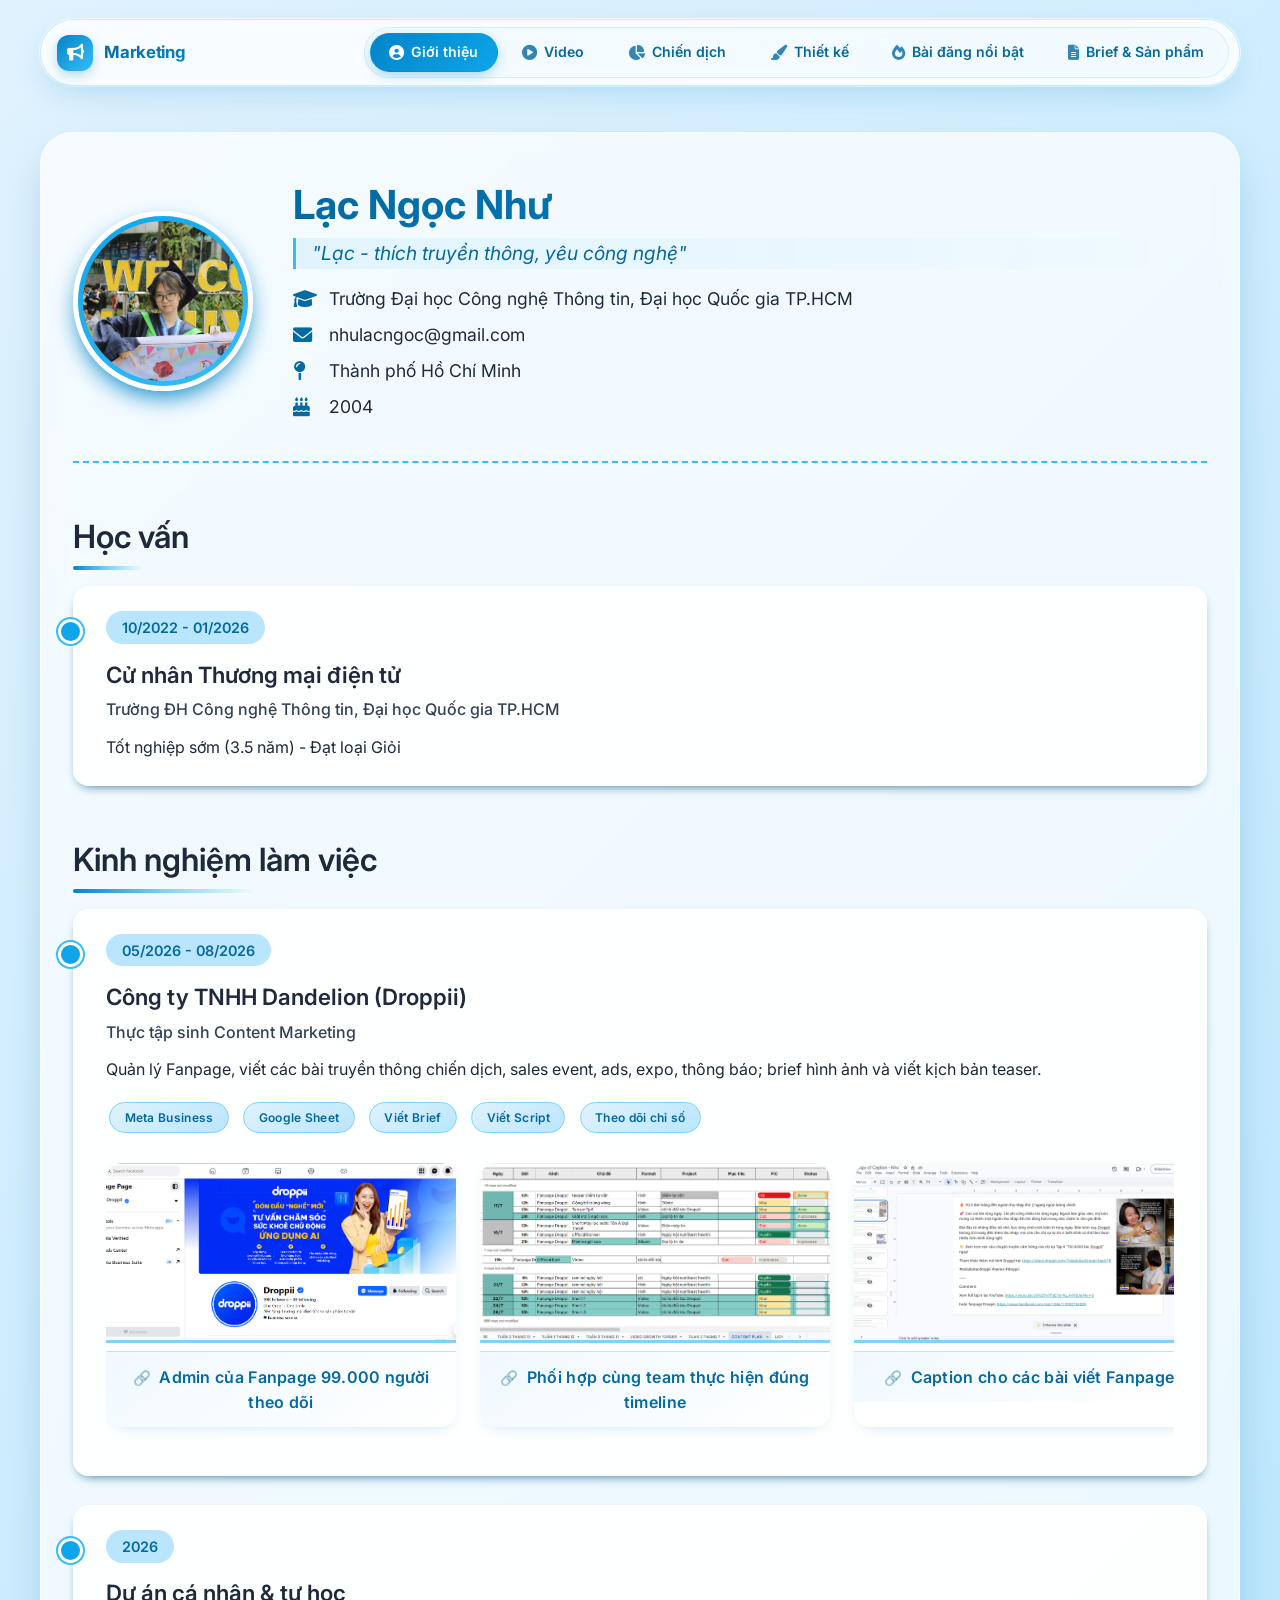
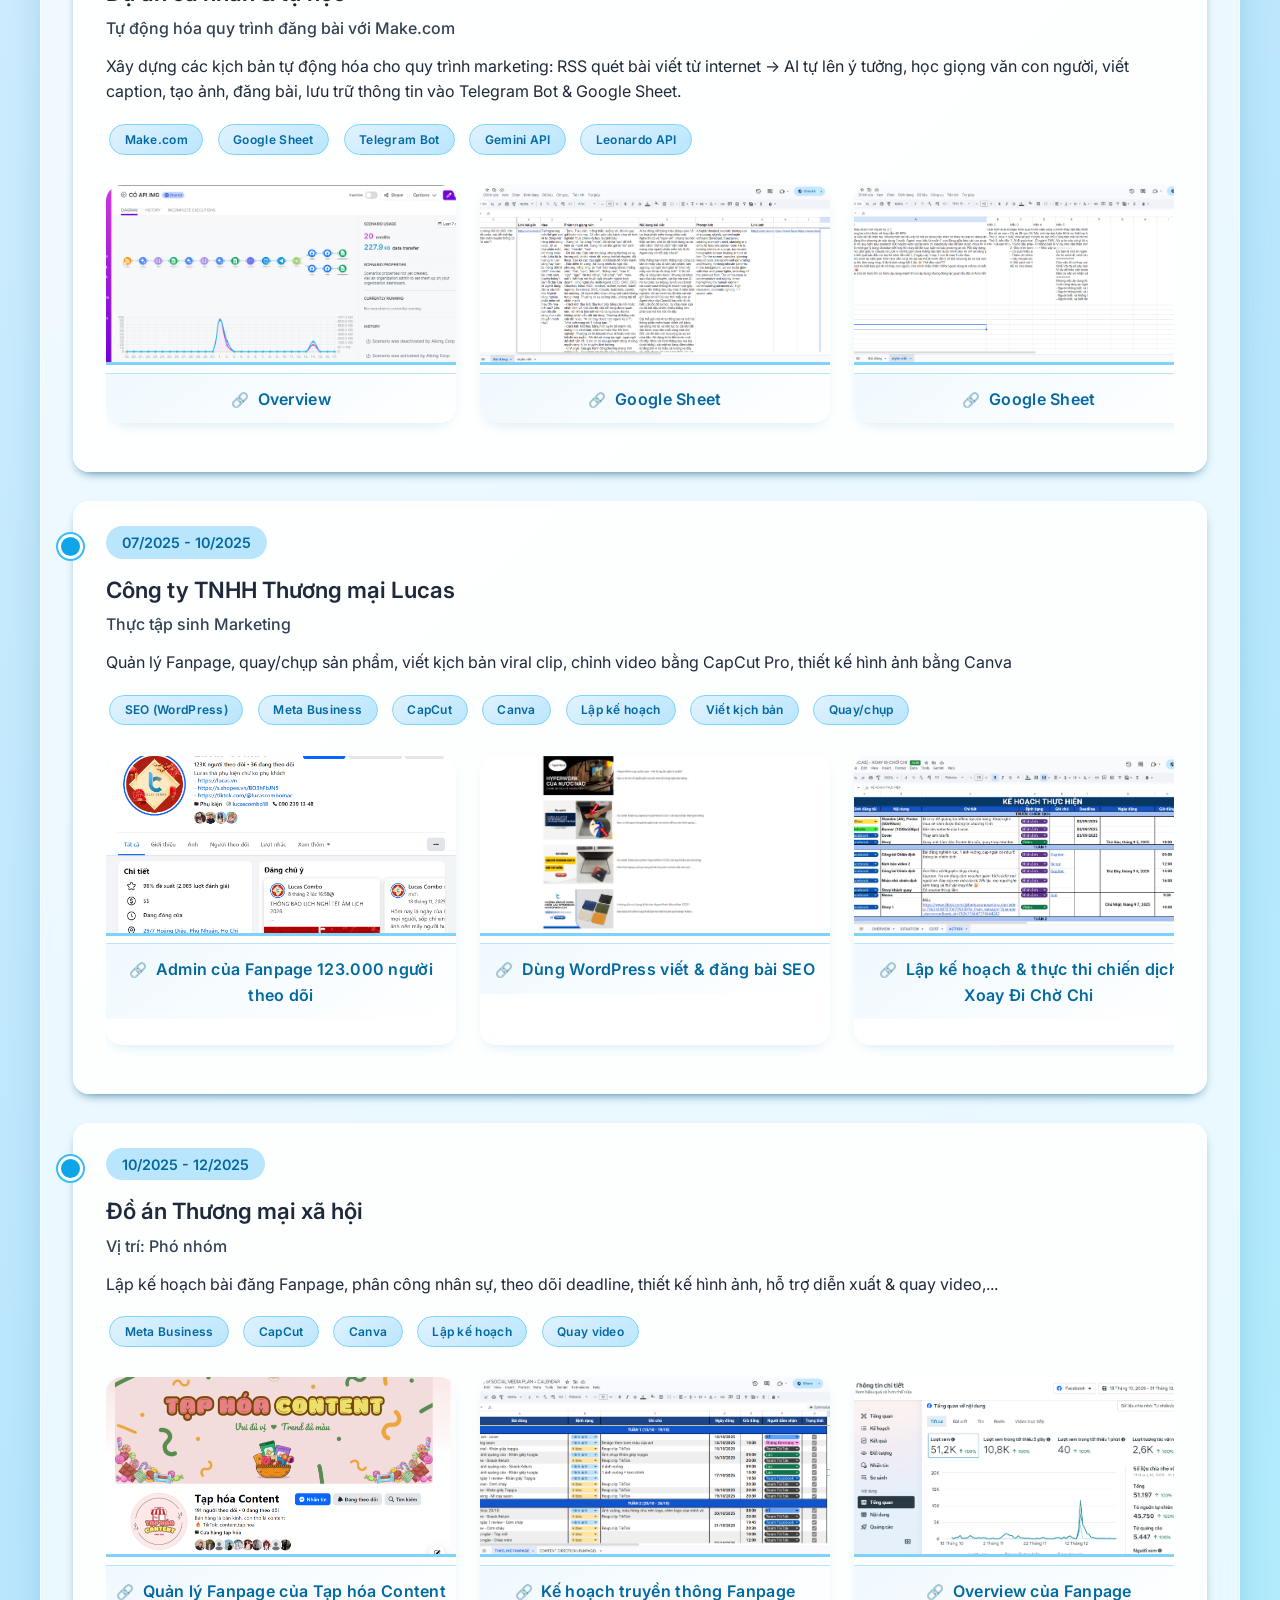
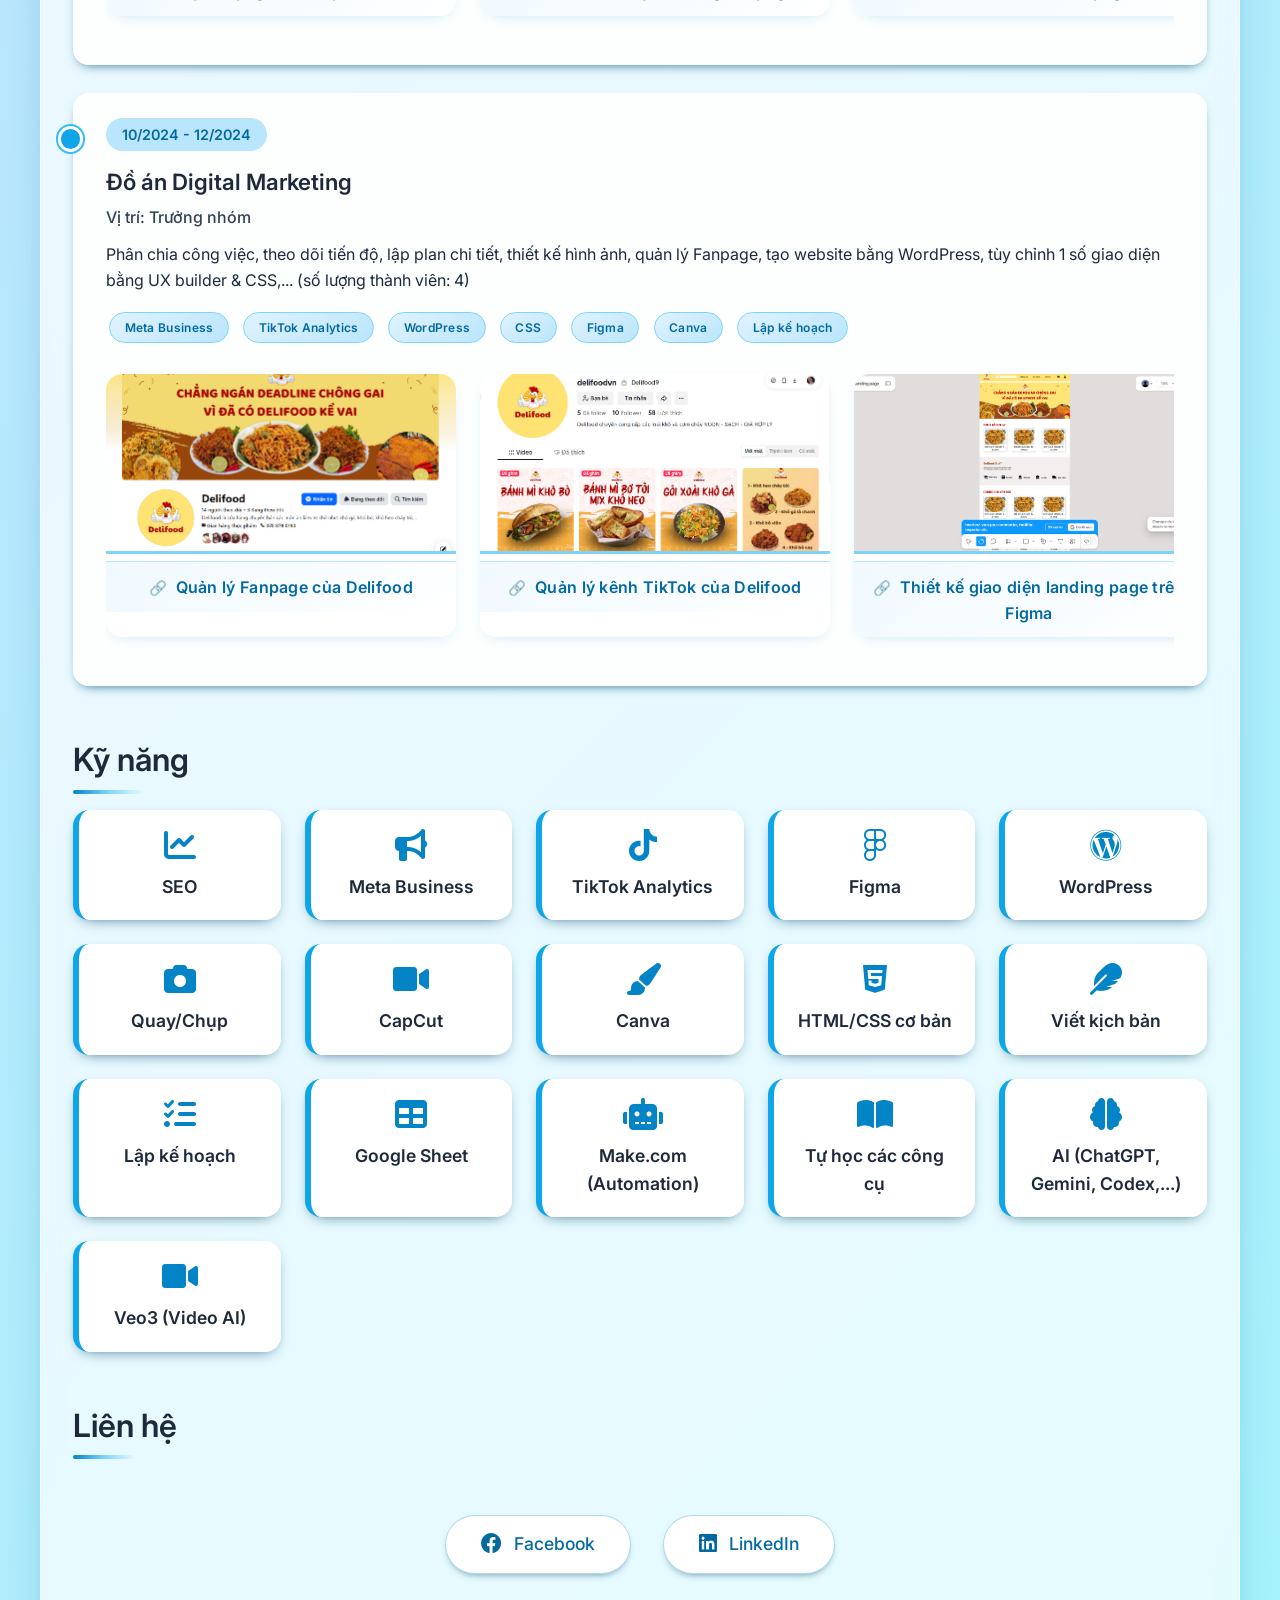
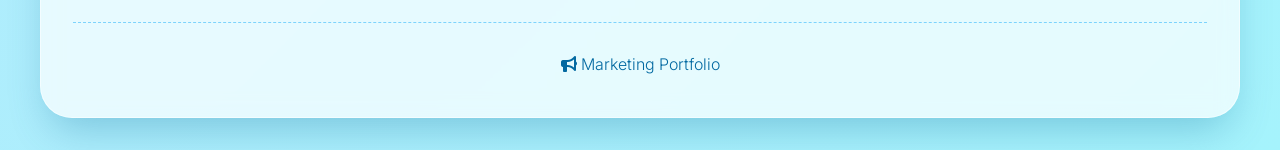
==== index.html @ 1902a946 "logo" ====
<!doctype html>
<html lang="vi">
  <head>
    <meta charset="UTF-8" />
    <meta name="viewport" content="width=device-width, initial-scale=1.0" />
    <title>Lạc Ngọc Như - Giới thiệu</title>
    <!-- Favicon Icon -->
    <link rel="icon" type="image/svg+xml" href="favicon.svg?v=2" />
    <!-- Google Fonts & Font Awesome -->
    <link rel="preconnect" href="https://fonts.googleapis.com" />
    <link rel="preconnect" href="https://fonts.gstatic.com" crossorigin />
    <link
      href="https://fonts.googleapis.com/css2?family=Inter:opsz,wght@14..32,300;14..32,400;14..32,600;14..32,700&display=swap"
      rel="stylesheet"
    />
    <link
      rel="stylesheet"
      href="https://cdnjs.cloudflare.com/ajax/libs/font-awesome/6.0.0-beta3/css/all.min.css"
    />
    <link rel="stylesheet" href="style.css" />
  </head>
  <body>
    <header class="fixed-header">
      <div class="nav-container">
        <a href="index.html" class="nav-brand">
          <div class="nav-logo-badge">
            <i class="fas fa-bullhorn"></i>
          </div>
          <span class="nav-name">Marketing</span>
        </a>
        <nav class="nav-bar">
          <a href="index.html" class="nav-link active"
            ><i class="fas fa-user-circle"></i> Giới thiệu</a
          >
          <a href="video.html" class="nav-link"
            ><i class="fas fa-play-circle"></i> Video</a
          >
          <a href="strategy.html" class="nav-link"
            ><i class="fas fa-chart-pie"></i> Chiến dịch</a
          >
          <a href="design.html" class="nav-link"
            ><i class="fas fa-paint-brush"></i> Thiết kế</a
          >
          <a href="meme.html" class="nav-link"
            ><i class="fas fa-fire"></i> Bài đăng nổi bật</a
          >
          <a href="brief.html" class="nav-link"
            ><i class="fas fa-file-alt"></i> Brief & Sản phẩm</a
          >
        </nav>
      </div>
    </header>
    <div class="container">
      <!-- GIỚI THIỆU -->
      <section class="intro">
        <img src="photo/avt1.jpg" alt="Avatar" class="avatar" />
        <div class="info">
          <h1>Lạc Ngọc Như</h1>
          <p class="slogan">"Lạc - thích truyền thông, yêu công nghệ"</p>
          <p>
            <i class="fas fa-graduation-cap"></i> Trường Đại học Công nghệ Thông
            tin, Đại học Quốc gia TP.HCM
          </p>
          <p><i class="fas fa-envelope"></i> nhulacngoc@gmail.com</p>
          <p><i class="fas fa-map-pin"></i> Thành phố Hồ Chí Minh</p>
          <p><i class="fas fa-cake-candles"></i>2004</p>
        </div>
      </section>

      <!-- HỌC VẤN -->
      <section class="section">
        <h2 class="section-title">Học vấn</h2>
        <div class="timeline">
          <div class="timeline-item">
            <span class="timeline-date">10/2022 - 01/2026</span>
            <div class="timeline-title">Cử nhân Thương mại điện tử</div>
            <div class="timeline-sub">
              Trường ĐH Công nghệ Thông tin, Đại học Quốc gia TP.HCM
            </div>
            <div class="timeline-desc">
              Tốt nghiệp sớm (3.5 năm) - Đạt loại Giỏi
            </div>
          </div>
        </div>
      </section>

      <!-- KINH NGHIỆM + ẢNH CAROUSEL (đã thêm tools) -->
      <section class="section">
        <h2 class="section-title">Kinh nghiệm làm việc</h2>
        <div class="timeline">
          <!-- Kinh nghiệm 1: Droppii -->
          <div class="timeline-item">
            <span class="timeline-date">05/2026 - 08/2026</span>
            <div class="timeline-title">Công ty TNHH Dandelion (Droppii)</div>
            <div class="timeline-sub">Thực tập sinh Content Marketing</div>
            <div class="timeline-desc">
              Quản lý Fanpage, viết các bài truyền thông chiến dịch, sales
              event, ads, expo, thông báo; brief hình ảnh và viết kịch bản
              teaser.
            </div>
            <div class="experience-tools">
              <span class="tool-tag">Meta Business</span>
              <span class="tool-tag">Google Sheet</span>
              <span class="tool-tag">Viết Brief</span>
              <span class="tool-tag">Viết Script</span>
              <span class="tool-tag">Theo dõi chỉ số</span>
            </div>
            <div class="work-samples">
              <a
                href="https://www.facebook.com/DroppiiOfficialPage"
                class="work-sample-item"
                target="_blank"
                rel="noopener noreferrer"
              >
                <img src="photo/droppii.png" alt="Dự án Droppii 4" />
                <span>Admin của Fanpage 99.000 người theo dõi</span>
              </a>
              <a href="#" class="work-sample-item">
                <img src="photo/droppiiplan.png" alt="Dự án Droppii 5" />
                <span>Phối hợp cùng team thực hiện đúng timeline</span>
              </a>
              <a
                href="https://docs.google.com/presentation/d/1K7RlZSVTFdNkNoY6R1secS39HHu1qAiK-tkSgUdA9QI/edit?slide=id.g3f56686ff42_0_31#slide=id.g3f56686ff42_0_31"
                class="work-sample-item"
                target="_blank"
                rel="noopener noreferrer"
              >
                <img src="photo/caption1.png" alt="Dự án Droppii 1" />
                <span>Caption cho các bài viết Fanpage</span>
              </a>
              <a
                href="https://docs.google.com/presentation/d/1mdY6wRFrGQLF3L-yfg_WiHMVrCT5tmzoXIps_mCFH-Q/edit?slide=id.g3e97853934f_1_15#slide=id.g3e97853934f_1_15"
                class="work-sample-item"
                target="_blank"
                rel="noopener noreferrer"
              >
                <img src="photo/brief.png" alt="Dự án Droppii 2" />
                <span>Brief hình ảnh truyền thông</span>
              </a>
              <a
                href="https://docs.google.com/spreadsheets/d/1c_raLFtHbNed8MJ9hM-OudekqZJYaxpHlDQ1KGLz7GE/edit?gid=0#gid=0"
                class="work-sample-item"
                target="_blank"
                rel="noopener noreferrer"
              >
                <img src="photo/scriptdroppii.png" alt="Dự án Droppii 3" />
                <span>Viết script cho video</span>
              </a>
            </div>
          </div>
          <!-- Kinh nghiệm 2: Make.com (thêm mới) -->
          <div class="timeline-item">
            <span class="timeline-date">2026</span>
            <div class="timeline-title">Dự án cá nhân & tự học</div>
            <div class="timeline-sub">
              Tự động hóa quy trình đăng bài với Make.com
            </div>
            <div class="timeline-desc">
              Xây dựng các kịch bản tự động hóa cho quy trình marketing: RSS
              quét bài viết từ internet -> AI tự lên ý tưởng, học giọng văn con
              người, viết caption, tạo ảnh, đăng bài, lưu trữ thông tin vào
              Telegram Bot & Google Sheet.
            </div>
            <div class="experience-tools">
              <span class="tool-tag">Make.com</span>
              <span class="tool-tag">Google Sheet</span>
              <span class="tool-tag">Telegram Bot</span>
              <span class="tool-tag">Gemini API</span>
              <span class="tool-tag">Leonardo API</span>
            </div>
            <div class="work-samples">
              <a href="#" class="work-sample-item"
                ><img src="photo/make1.png" alt="" /><span>Overview</span></a
              >
              <a href="#" class="work-sample-item"
                ><img src="photo/make2.png" alt="" /><span
                  >Google Sheet</span
                ></a
              >
              <a href="#" class="work-sample-item"
                ><img src="photo/make3.png" alt="" /><span
                  >Google Sheet</span
                ></a
              >
              <a href="#" class="work-sample-item"
                ><img src="photo/make4.png" alt="" /><span
                  >Leonardo API</span
                ></a
              >
              <a href="#" class="work-sample-item" t
                ><img src="photo/make5.png" alt="" /><span
                  >Google AI Studio</span
                ></a
              >
              <a href="#" class="work-sample-item"
                ><img src="photo/make6.png" alt="" /><span
                  >Telegram Bot</span
                ></a
              >
              <a href="#" class="work-sample-item"
                ><img src="photo/make7.png" alt="" /><span
                  >Bài đăng tự động</span
                ></a
              >
            </div>
          </div>
          <!-- Kinh nghiệm 1 -->
          <div class="timeline-item">
            <span class="timeline-date">07/2025 - 10/2025</span>
            <div class="timeline-title">Công ty TNHH Thương mại Lucas</div>
            <div class="timeline-sub">Thực tập sinh Marketing</div>
            <div class="timeline-desc">
              Quản lý Fanpage, quay/chụp sản phẩm, viết kịch bản viral clip,
              chỉnh video bằng CapCut Pro, thiết kế hình ảnh bằng Canva
            </div>
            <div class="experience-tools">
              <span class="tool-tag">SEO (WordPress) </span>
              <span class="tool-tag">Meta Business</span>
              <span class="tool-tag">CapCut</span>
              <span class="tool-tag">Canva</span>
              <span class="tool-tag">Lập kế hoạch</span>
              <span class="tool-tag">Viết kịch bản</span>
              <span class="tool-tag">Quay/chụp</span>
            </div>
            <div class="work-samples">
              <a
                href="https://lucas.vn/author/nhulac/page/4"
                class="work-sample-item"
                target="_blank"
                ><img src="photo/lucas.png" alt="Banner" /><span
                  >Admin của Fanpage 123.000 người theo dõi</span
                ></a
              >
              <a href="#" class="work-sample-item"
                ><img src="photo/SEO.png" alt="Banner" /><span
                  >Dùng WordPress viết & đăng bài SEO</span
                ></a
              >
              <a
                href="https://docs.google.com/spreadsheets/d/1ZKpP-XwpTRJh86EiEFHs0XhB-CHrNXfi/edit?gid=1498389441"
                class="work-sample-item"
                target="_blank"
                ><img src="photo/xdcc2.png" alt="Banner" /><span
                  >Lập kế hoạch & thực thi chiến dịch Xoay Đi Chờ Chi</span
                ></a
              >
              <a
                href="https://www.facebook.com/lucascombomac"
                class="work-sample-item"
                target="_blank"
                ><img src="photo/20102.png" alt="Banner" /><span
                  >Lập kế hoạch & thực thi chiến dịch Tháng 10 dịu dàng - Trao
                  nàng yêu thương</span
                ></a
              >
              <a
                href="https://docs.google.com/document/d/1Qme_qta9JGh-6RbhNFK_ikMQ7LJa3TyLENWVr_V7GSE/edit?tab=t.0"
                class="work-sample-item"
                target="_blank"
                ><img src="photo/script1.png" alt="Banner" /><span
                  >Viết kịch bản quay video (văn phòng, công ty,
                  trending,...)</span
                ></a
              >
            </div>
          </div>

          <!-- Kinh nghiệm 3 -->
          <div class="timeline-item">
            <span class="timeline-date">10/2025 - 12/2025</span>
            <div class="timeline-title">Đồ án Thương mại xã hội</div>
            <div class="timeline-sub">Vị trí: Phó nhóm</div>
            <div class="timeline-desc">
              Lập kế hoạch bài đăng Fanpage, phân công nhân sự, theo dõi
              deadline, thiết kế hình ảnh, hỗ trợ diễn xuất & quay video,...
            </div>
            <div class="experience-tools">
              <span class="tool-tag">Meta Business</span>
              <span class="tool-tag">CapCut</span>
              <span class="tool-tag">Canva</span>
              <span class="tool-tag">Lập kế hoạch</span>
              <span class="tool-tag">Quay video</span>
            </div>
            <div class="work-samples">
              <a
                href="https://www.facebook.com/profile.php?id=61581694814856"
                class="work-sample-item"
                target="_blank"
                ><img src="photo/thct.png" alt="Banner" /><span
                  >Quản lý Fanpage của Tạp hóa Content</span
                ></a
              >
              <a
                href="https://docs.google.com/spreadsheets/d/11hDVcBBFUSz9cr09Bz_EY0ZAwz9vE-gbU1U3S9Yrgqo/edit?gid=1420815595#gid=1420815595"
                class="work-sample-item"
                target="_blank"
                ><img src="photo/thct1.png" alt="Banner" /><span
                  >Kế hoạch truyền thông Fanpage</span
                ></a
              >
              <a href="#" class="work-sample-item"
                ><img src="photo/report1.png" alt="Banner" /><span
                  >Overview của Fanpage</span
                ></a
              >
            </div>
          </div>

          <!-- Kinh nghiệm 5 -->
          <div class="timeline-item">
            <span class="timeline-date">10/2024 - 12/2024</span>
            <div class="timeline-title">Đồ án Digital Marketing</div>
            <div class="timeline-sub">Vị trí: Trưởng nhóm</div>
            <div class="timeline-desc">
              Phân chia công việc, theo dõi tiến độ, lập plan chi tiết, thiết kế
              hình ảnh, quản lý Fanpage, tạo website bằng WordPress, tùy chỉnh 1
              số giao diện bằng UX builder & CSS,... (số lượng thành viên: 4)
            </div>
            <div class="experience-tools">
              <span class="tool-tag">Meta Business</span>
              <span class="tool-tag">TikTok Analytics</span>
              <span class="tool-tag">WordPress</span>
              <span class="tool-tag">CSS</span>
              <span class="tool-tag">Figma</span>
              <span class="tool-tag">Canva</span>
              <span class="tool-tag">Lập kế hoạch</span>
            </div>
            <div class="work-samples">
              <a
                href="https://www.facebook.com/delifoodvietnam"
                class="work-sample-item"
                target="_blank"
                ><img src="photo/delifood.png" alt="Banner" /><span
                  >Quản lý Fanpage của Delifood</span
                ></a
              >
              <a
                href="https://www.tiktok.com/@delifoodvn?is_from_webapp=1&sender_device=pc"
                class="work-sample-item"
                target="_blank"
                ><img src="photo/delifoodtiktok.png" alt="Banner" /><span
                  >Quản lý kênh TikTok của Delifood</span
                ></a
              >
              <a
                href="https://www.figma.com/design/bp8TIzDrGAPV26AvrmFNka/Landing-page?node-id=0-1&p=fc"
                class="work-sample-item"
                target="_blank"
                ><img src="photo/figma.png" alt="Banner" /><span
                  >Thiết kế giao diện landing page trên Figma</span
                ></a
              >
              <a href="#" class="work-sample-item"
                ><img src="photo/css.png" alt="Banner" /><span
                  >Thêm lead form vào website bằng CSS</span
                ></a
              >
              <a
                href="https://docs.google.com/spreadsheets/d/1EGUwO55bduOgcLzJZj3gteLVLCtAs5K1W9p23G5uOaY/edit?gid=625374556#gid=625374556"
                class="work-sample-item"
                target="_blank"
                ><img src="photo/delifood1.png" alt="Banner" /><span
                  >Kế hoạch chi tiết (brand marketing)</span
                ></a
              >
              <a
                href="https://docs.google.com/document/d/1A8JeJhsUhVVWsnTgY09tDh70kTX-5PR_zLag70-UXGs/edit?tab=t.0"
                class="work-sample-item"
                target="_blank"
                ><img src="photo/doandelifood.png" alt="Banner" /><span
                  >Tự đánh giá đồ án (GV yêu cầu)</span
                ></a
              >
            </div>
          </div>
        </div>
      </section>

      <!-- KỸ NĂNG -->
      <section class="section">
        <h2 class="section-title">Kỹ năng</h2>
        <div class="skills-grid">
          <div class="skill-item">
            <div class="skill-name"><i class="fas fa-chart-line"></i> SEO</div>
          </div>
          <div class="skill-item">
            <div class="skill-name">
              <i class="fas fa-bullhorn"></i> Meta Business
            </div>
          </div>
          <div class="skill-item">
            <div class="skill-name">
              <i class="fab fa-tiktok"></i> TikTok Analytics
            </div>
          </div>
          <div class="skill-item">
            <div class="skill-name"><i class="fab fa-figma"></i> Figma</div>
          </div>
          <div class="skill-item">
            <div class="skill-name">
              <i class="fab fa-wordpress"></i> WordPress
            </div>
          </div>
          <div class="skill-item">
            <div class="skill-name">
              <i class="fas fa-camera"></i> Quay/Chụp
            </div>
          </div>
          <div class="skill-item">
            <div class="skill-name"><i class="fas fa-video"></i> CapCut</div>
          </div>
          <div class="skill-item">
            <div class="skill-name">
              <i class="fas fa-paint-brush"></i> Canva
            </div>
          </div>
          <div class="skill-item">
            <div class="skill-name">
              <i class="fab fa-html5"></i> HTML/CSS cơ bản
            </div>
          </div>
          <div class="skill-item">
            <div class="skill-name">
              <i class="fas fa-feather"></i> Viết kịch bản
            </div>
          </div>
          <div class="skill-item">
            <div class="skill-name">
              <i class="fas fa-tasks"></i> Lập kế hoạch
            </div>
          </div>
          <div class="skill-item">
            <div class="skill-name">
              <i class="fas fa-table"></i> Google Sheet
            </div>
          </div>
          <div class="skill-item">
            <div class="skill-name">
              <i class="fas fa-robot"></i> Make.com (Automation)
            </div>
          </div>
          <div class="skill-item">
            <div class="skill-name">
              <i class="fas fa-book-open"></i> Tự học các công cụ
            </div>
          </div>
          <!-- Kỹ năng mới: AI -->
          <div class="skill-item">
            <div class="skill-name">
              <i class="fas fa-brain"></i> AI (ChatGPT, Gemini, Codex,...)
            </div>
          </div>
          <!-- Kỹ năng mới: Veo3 -->
          <div class="skill-item">
            <div class="skill-name">
              <i class="fas fa-video"></i> Veo3 (Video AI)
            </div>
          </div>
        </div>
      </section>

      <!-- LIÊN HỆ -->
      <section class="section">
        <h2 class="section-title">Liên hệ</h2>
        <div class="contact-links">
          <a
            href="https://www.facebook.com/lacnhu04"
            class="contact-btn"
            target="_blank"
            rel="noopener noreferrer"
            ><i class="fab fa-facebook"></i> Facebook</a
          >
          <a
            href="https://www.linkedin.com/in/nh%C6%B0-l%E1%BA%A1c-ng%E1%BB%8Dc-947009350/"
            class="contact-btn"
            target="_blank"
            rel="noopener noreferrer"
            ><i class="fab fa-linkedin"></i> LinkedIn</a
          >
        </div>
      </section>

      <div class="footer-note">
        <i class="fas fa-bullhorn"></i> Marketing Portfolio
      </div>
    </div>
    <script src="script.js"></script>
  </body>
</html>
---- style.css ----
/* style.css - Portfolio với tông màu xanh gradient */

* {
  margin: 0;
  padding: 0;
  box-sizing: border-box;
}

body {
  font-family: "Inter", sans-serif;
  line-height: 1.6;
  color: #1e293b;
  background: linear-gradient(135deg, #e0f2fe 0%, #bae6fd 50%, #a5f3fc 100%);
  min-height: 100vh;
  padding: 2rem 1rem;
}

/* ===== HEADER PHONG CÁCH FLOATING GLASS DOCK (KHÔNG CỐ ĐỊNH KHI CUỘN) ===== */
.fixed-header {
  position: absolute;
  top: 1.2rem;
  left: 50%;
  transform: translateX(-50%);
  width: calc(100% - 2rem);
  max-width: 1200px; /* Khớp chính xác chiều rộng 1200px của .container phía dưới */
  z-index: 1000;
  transition: all 0.3s cubic-bezier(0.16, 1, 0.3, 1);
}

.nav-container {
  display: flex;
  align-items: center;
  justify-content: space-between;
  background: rgba(255, 255, 255, 0.85);
  backdrop-filter: blur(16px);
  -webkit-backdrop-filter: blur(16px);
  padding: 0.45rem 0.6rem 0.45rem 1rem;
  border-radius: 999px;
  box-shadow:
    0 12px 32px -8px rgba(2, 132, 199, 0.22),
    0 0 0 1px rgba(255, 255, 255, 0.8),
    inset 0 1px 1px rgba(255, 255, 255, 0.9);
  border: 1px solid rgba(125, 211, 252, 0.4);
}

/* Logo Badge sáng tạo & tối giản */
.nav-brand {
  display: flex;
  align-items: center;
  gap: 0.7rem;
  text-decoration: none;
  color: #0369a1;
  font-weight: 700;
  font-size: 1.05rem;
  padding-right: 0.5rem;
  transition: transform 0.2s ease;
}

.nav-brand:hover {
  transform: scale(1.02);
}

.nav-logo-badge {
  width: 36px;
  height: 36px;
  border-radius: 12px;
  background: linear-gradient(135deg, #0284c7 0%, #38bdf8 100%);
  display: flex;
  align-items: center;
  justify-content: center;
  color: #ffffff;
  font-size: 1.05rem;
  box-shadow: 0 4px 12px rgba(2, 132, 199, 0.3);
  transition: all 0.3s ease;
}

.nav-brand:hover .nav-logo-badge {
  transform: rotate(-8deg) scale(1.08);
  box-shadow: 0 6px 16px rgba(2, 132, 199, 0.45);
}

.nav-name {
  background: linear-gradient(135deg, #0369a1, #0284c7);
  -webkit-background-clip: text;
  -webkit-text-fill-color: transparent;
  background-clip: text;
  letter-spacing: -0.3px;
  white-space: nowrap;
  font-weight: 700;
}

/* Navigation Links */
.nav-bar {
  display: flex;
  align-items: center;
  gap: 0.3rem;
  margin-bottom: 0;
  background: rgba(240, 249, 255, 0.7);
  padding: 0.3rem;
  border-radius: 999px;
  border: 1px solid rgba(186, 230, 253, 0.5);
}

.nav-link {
  display: inline-flex;
  align-items: center;
  gap: 0.45rem;
  text-decoration: none;
  font-weight: 600;
  font-size: 0.88rem;
  padding: 0.45rem 1.15rem;
  border-radius: 999px;
  color: #0369a1;
  background: transparent;
  border: 1px solid transparent;
  transition: all 0.25s cubic-bezier(0.16, 1, 0.3, 1);
  white-space: nowrap;
}

.nav-link i {
  font-size: 0.95rem;
  opacity: 0.8;
  transition:
    transform 0.2s ease,
    opacity 0.2s ease;
}

.nav-link:hover {
  color: #0284c7;
  background: rgba(255, 255, 255, 0.95);
  box-shadow: 0 4px 12px -3px rgba(2, 132, 199, 0.15);
}

.nav-link:hover i {
  transform: scale(1.18);
  opacity: 1;
}

.nav-link.active {
  background: linear-gradient(135deg, #0284c7 0%, #0ea5e9 100%);
  color: #ffffff;
  box-shadow: 0 4px 14px -2px rgba(2, 132, 199, 0.38);
  border-color: transparent;
}

.nav-link.active i {
  opacity: 1;
  color: #ffffff;
}

/* Mobile Responsiveness cho Header */
@media (max-width: 768px) {
  .fixed-header {
    top: 0.6rem;
    width: calc(100% - 1.2rem);
  }
  .nav-container {
    padding: 0.35rem 0.5rem;
  }
  .nav-name {
    display: none; /* Ẩn tên trên màn hình nhỏ để nhường không gian cho menu */
  }
  .nav-bar {
    overflow-x: auto;
    max-width: 100%;
    -webkit-overflow-scrolling: touch;
    scrollbar-width: none;
    gap: 0.2rem;
  }
  .nav-bar::-webkit-scrollbar {
    display: none;
  }
  .nav-link {
    padding: 0.4rem 0.8rem;
    font-size: 0.82rem;
  }
}

/* Container chính */
.container {
  max-width: 1200px;
  margin: 100px auto 0; /* margin-top:100px */
  background: rgba(255, 255, 255, 0.7);
  backdrop-filter: blur(10px);
  -webkit-backdrop-filter: blur(10px);
  border-radius: 2rem;
  box-shadow: 0 20px 40px -10px rgba(0, 100, 150, 0.3);
  padding: 2.5rem 2rem;
  border: 1px solid rgba(255, 255, 255, 0.5);
}

/* ===== HEADER / GIỚI THIỆU ===== */
.intro {
  display: flex;
  flex-wrap: wrap;
  align-items: center;
  gap: 2.5rem;
  margin-bottom: 3rem;
  padding-bottom: 2rem;
  border-bottom: 2px dashed #38bdf8;
}

.avatar {
  flex: 0 0 180px;
  height: 180px;
  border-radius: 50%;
  object-fit: cover;
  border: 5px solid white;
  box-shadow: 0 10px 25px -5px #0284c7;
  background: linear-gradient(145deg, #0ea5e9, #38bdf8);
  padding: 5px;
}

.info {
  flex: 1;
}

.info h1 {
  font-size: 2.5rem;
  font-weight: 700;
  background: linear-gradient(145deg, #0369a1, #0284c7);
  -webkit-background-clip: text;
  -webkit-text-fill-color: transparent;
  background-clip: text;
  margin-bottom: 0.25rem;
}

.info .slogan {
  font-size: 1.2rem;
  font-style: italic;
  color: #0369a1;
  margin-top: -0.2rem;
  margin-bottom: 1rem;
  border-left: 3px solid #38bdf8;
  padding-left: 1rem;
  background: linear-gradient(90deg, rgba(56, 189, 248, 0.1), transparent);
}

.info p {
  margin: 0.5rem 0;
  display: flex;
  align-items: center;
  gap: 0.75rem;
  font-size: 1.1rem;
}

.info i {
  width: 1.5rem;
  color: #0369a1;
  font-size: 1.2rem;
}

/* ===== SECTION CHUNG ===== */
.section {
  margin: 3rem 0;
}

.section-title {
  font-size: 2rem;
  font-weight: 600;
  margin-bottom: 1.5rem;
  position: relative;
  display: inline-block;
}

.section-title::after {
  content: "";
  position: absolute;
  bottom: -8px;
  left: 0;
  width: 60%;
  height: 4px;
  background: linear-gradient(90deg, #0284c7, #7dd3fc, transparent);
  border-radius: 4px;
}

/* ===== KỸ NĂNG (dạng thẻ không thanh đánh giá) ===== */
.skills-grid {
  display: grid;
  grid-template-columns: repeat(auto-fill, minmax(200px, 1fr));
  gap: 1.5rem;
}

.skill-item {
  background: white;
  border-radius: 1rem;
  padding: 1.2rem 1.2rem;
  box-shadow: 0 5px 15px -8px #0c4a6e;
  border-left: 6px solid #0ea5e9;
  transition: transform 0.2s ease;
  text-align: center;
}

.skill-item:hover {
  transform: translateY(-5px);
}

.skill-name {
  font-weight: 600;
  font-size: 1.1rem;
  display: flex;
  flex-direction: column;
  align-items: center;
  gap: 0.75rem;
}

.skill-name i {
  color: #0284c7;
  font-size: 2rem;
}

/* ===== TIMELINE (KINH NGHIỆM, HỌC VẤN) ===== */
.timeline {
  display: flex;
  flex-direction: column;
  gap: 1.8rem;
}

.timeline-item {
  background: rgba(255, 255, 255, 0.7);
  backdrop-filter: blur(5px);
  border-radius: 1rem;
  padding: 1.5rem 2rem;
  border: 1px solid rgba(255, 255, 255, 0.8);
  box-shadow: 0 5px 12px -6px #075985;
  position: relative;
}

.timeline-item::before {
  content: "";
  position: absolute;
  left: -1rem;
  top: 2rem;
  width: 1.2rem;
  height: 1.2rem;
  background: #0ea5e9;
  border-radius: 50%;
  border: 3px solid white;
  box-shadow: 0 0 0 2px #38bdf8;
}

.timeline-date {
  font-weight: 600;
  color: #0369a1;
  display: inline-block;
  background: #bae6fd;
  padding: 0.3rem 1rem;
  border-radius: 30px;
  margin-bottom: 0.8rem;
  font-size: 0.9rem;
}

.timeline-title {
  font-size: 1.4rem;
  font-weight: 600;
  margin-bottom: 0.3rem;
}

.timeline-sub {
  color: #334155;
  font-weight: 500;
  margin-bottom: 0.75rem;
}

.timeline-desc {
  color: #1e293b;
}

/* ===== DỰ ÁN / CHIẾN DỊCH ===== */
.projects-grid {
  display: grid;
  grid-template-columns: repeat(auto-fit, minmax(260px, 1fr));
  gap: 2rem;
  margin-top: 1rem;
}

/* ===== FACEBOOK REELS GRID - KÍCH THƯỚC LINH HOẠT ===== */
.reels-grid {
  display: grid;
  grid-template-columns: repeat(auto-fill, minmax(200px, 1fr));
  gap: 1.2rem;
  justify-content: center;
  margin-top: 1.5rem;
}

.reel-card {
  background: white;
  border-radius: 1rem;
  overflow: hidden;
  box-shadow: 0 8px 15px -8px #0369a1;
  transition:
    transform 0.2s,
    box-shadow 0.2s;
  border-bottom: 3px solid transparent;
  border-image: linear-gradient(90deg, #0284c7, #7dd3fc);
  border-image-slice: 1;
  width: 100%;
  max-width: 260px;
  margin: 0 auto;
}

/* Card tự động mở rộng nếu là video ngang hoặc vuông */
.reel-card.landscape-card,
.reel-card.wide {
  max-width: 100%;
  grid-column: span 2;
}

.reel-card.square-card {
  max-width: 320px;
}

.reel-card:hover {
  transform: translateY(-4px);
  box-shadow: 0 15px 20px -8px #0284c7;
}

@keyframes shimmer {
  0% {
    background-position: -200% 0;
  }
  100% {
    background-position: 200% 0;
  }
}

.reel-embed {
  position: relative;
  width: 100%;
  aspect-ratio: 9 / 16; /* Tỉ lệ mặc định cho video dọc */
  background: linear-gradient(90deg, #e0f2fe 0%, #f0f9ff 50%, #e0f2fe 100%);
  background-size: 200% 100%;
  animation: shimmer 2s infinite ease-in-out;
  overflow: hidden;
}

/* Class tùy chọn khung hình thủ công */
.reel-embed.landscape,
.reel-embed.aspect-16-9 {
  aspect-ratio: 16 / 9;
}

.reel-embed.square,
.reel-embed.aspect-1-1 {
  aspect-ratio: 1 / 1;
}

.reel-embed.portrait,
.reel-embed.aspect-9-16 {
  aspect-ratio: 9 / 16;
}

.reel-embed iframe {
  position: absolute;
  top: 0;
  left: 0;
  width: 100%;
  height: 100%;
  border: none;
}

.reel-caption {
  padding: 0.6rem 0.4rem 0.8rem;
  font-size: 0.8rem;
  font-weight: 500;
  color: #0369a1;
  text-align: center;
  background: #ffffff;
  border-top: 1px solid #e0f2fe;
  line-height: 1.4;
}

.reels-grid-left {
  justify-content: flex-start;
}

/* Responsive cho màn hình nhỏ */
@media (max-width: 500px) {
  .reels-grid {
    grid-template-columns: repeat(auto-fill, minmax(140px, 1fr));
    gap: 0.8rem;
  }
  .reel-card {
    max-width: none;
  }
  .reel-card.landscape-card,
  .reel-card.wide {
    grid-column: span 1;
  }
  .reel-caption {
    font-size: 0.75rem;
    padding: 0.5rem 0.3rem 0.6rem;
  }
}

.project-card {
  background: white;
  border-radius: 1.2rem;
  overflow: hidden;
  box-shadow: 0 10px 20px -10px #0369a1;
  transition: all 0.25s;
  border-bottom: 4px solid transparent;
  border-image: linear-gradient(90deg, #0284c7, #7dd3fc);
  border-image-slice: 1;
}

.project-card:hover {
  transform: scale(1.03);
  box-shadow: 0 20px 25px -10px #0284c7;
}

.project-img {
  width: 100%;
  height: 180px;
  background: linear-gradient(145deg, #bae6fd, #a5f3fc);
  display: flex;
  align-items: center;
  justify-content: center;
  color: #0369a1;
  font-size: 3rem;
}

.project-info {
  padding: 1.5rem;
}

.project-info h3 {
  font-size: 1.4rem;
  font-weight: 600;
  margin-bottom: 0.5rem;
}

.project-info p {
  color: #334155;
  margin-bottom: 1rem;
}

.project-tech {
  display: flex;
  flex-wrap: wrap;
  gap: 0.5rem;
}

.tech-tag {
  background: #e0f2fe;
  padding: 0.3rem 0.8rem;
  border-radius: 30px;
  font-size: 0.8rem;
  font-weight: 500;
  color: #0369a1;
}

/* ===== WORK SAMPLES - CAROUSEL ẢNH TO (KÉO CHUỘT) ===== */
.work-samples {
  display: flex;
  overflow-x: auto;
  gap: 1.5rem;
  padding: 0.5rem 0 1.5rem 0;
  scroll-snap-type: x mandatory;
  -webkit-overflow-scrolling: touch;
  scrollbar-width: thin;
  scrollbar-color: #0284c7 #e0f2fe;
  cursor: grab;
  user-select: none;
  -webkit-user-select: none;
}

.work-samples::-webkit-scrollbar {
  height: 6px;
}

.work-samples::-webkit-scrollbar-track {
  background: #e0f2fe;
  border-radius: 10px;
}

.work-samples::-webkit-scrollbar-thumb {
  background: #0284c7;
  border-radius: 10px;
}

.work-samples::-webkit-scrollbar-thumb:hover {
  background: #0369a1;
}

.work-samples:active {
  cursor: grabbing;
}

.work-sample-item {
  flex: 0 0 auto;
  width: 350px;
  scroll-snap-align: start;
  text-decoration: none;
  color: #0369a1;
  transition: transform 0.2s ease;
  border-radius: 1rem;
  background: white;
  box-shadow: 0 5px 15px -8px rgba(2, 132, 199, 0.3);
  overflow: hidden;
}

.work-sample-item:hover {
  transform: translateY(-6px);
  box-shadow: 0 15px 25px -10px #0284c7;
}

.work-sample-item img {
  width: 100%;
  height: 180px;
  object-fit: cover;
  border-bottom: 3px solid #7dd3fc;
  transition: all 0.2s;
}

.work-sample-placeholder {
  width: 100%;
  height: 180px;
  display: flex;
  align-items: center;
  justify-content: center;
  background: #e0f2fe;
  color: #0284c7;
  font-weight: 600;
  border-bottom: 3px solid #7dd3fc;
}

.work-sample-item:hover img {
  border-bottom-color: #0284c7;
}

.work-sample-item span {
  display: block;
  font-size: 1rem;
  font-weight: 600;
  padding: 0.8rem 0.5rem 0.7rem;
  text-align: center;
  background: linear-gradient(145deg, #f0f9ff, #ffffff);
  color: #0369a1;
  letter-spacing: 0.3px;
  border-top: 1px solid #bae6fd;
}

/* Tùy chọn: icon nhỏ trước chữ (có thể xóa nếu không thích) */
.work-sample-item span::before {
  content: "🔗 ";
  font-size: 0.9rem;
  opacity: 0.7;
  margin-right: 4px;
}

/* ===== LIÊN HỆ ===== */
.contact-links {
  display: flex;
  flex-wrap: wrap;
  justify-content: center;
  gap: 2rem;
  margin: 2.5rem 0 1rem;
}

.contact-btn {
  display: inline-flex;
  align-items: center;
  gap: 0.75rem;
  background: white;
  padding: 0.9rem 2.2rem;
  border-radius: 40px;
  text-decoration: none;
  color: #0369a1;
  font-weight: 500;
  font-size: 1.1rem;
  box-shadow: 0 4px 10px -6px #0c4a6e;
  border: 1px solid rgba(2, 132, 199, 0.3);
  transition: 0.2s;
}

.contact-btn:hover {
  background: linear-gradient(145deg, #0284c7, #38bdf8);
  color: white;
  border-color: transparent;
  box-shadow: 0 8px 20px -8px #0369a1;
}

.contact-btn i {
  font-size: 1.3rem;
}

/* ===== FOOTER NHỎ ===== */
.footer-note {
  text-align: center;
  margin-top: 3rem;
  color: #0369a1;
  font-weight: 300;
  border-top: 1px dashed #7dd3fc;
  padding-top: 1.8rem;
}

/* ===== RESPONSIVE ===== */
@media (max-width: 768px) {
  .container {
    padding: 1.5rem;
  }

  .intro {
    flex-direction: column;
    text-align: center;
  }

  .info p {
    justify-content: center;
  }

  .timeline-item::before {
    left: 0.5rem;
  }

  .timeline-item {
    padding-left: 2.5rem;
  }

  /* Work samples trên tablet */
  .work-sample-item {
    width: 240px;
  }
  .work-sample-item img {
    height: 160px;
  }

  .work-sample-placeholder {
    height: 160px;
  }
}

@media (max-width: 480px) {
  .work-sample-item {
    width: 200px;
  }
  .work-sample-item img {
    height: 130px;
  }

  .work-sample-placeholder {
    height: 130px;
  }
  .work-sample-item span {
    font-size: 0.8rem;
  }
}

/* VIDEO */
.simple-highlight {
  font-size: 1.2rem;
  font-weight: 600;
  background: linear-gradient(145deg, #0284c7, #0ea5e9);
  -webkit-background-clip: text;
  -webkit-text-fill-color: transparent;
  background-clip: text;
  margin-bottom: 0.5rem;
  letter-spacing: 0.3px;
}

/* ===== TOOL TAGS ===== */
.tool-tag {
  background: linear-gradient(145deg, #e0f2fe, #bae6fd);
  padding: 0.3rem 0.9rem;
  border-radius: 30px;
  font-size: 0.75rem;
  font-weight: 600;
  color: #0369a1;
  border: 1px solid #7dd3fc;
  letter-spacing: 0.3px;
  display: inline-block;
  margin: 0.2rem;
}

.experience-tools {
  display: flex;
  flex-wrap: wrap;
  gap: 0.5rem;
  margin: 1rem 0 1.2rem 0;
}

/* Chatbot styles */
#chatbot-container {
  position: fixed;
  bottom: 20px;
  right: 20px;
  z-index: 9999;
  font-family: "Inter", sans-serif;
}

#chatbot-toggle {
  width: 60px;
  height: 60px;
  background: linear-gradient(145deg, #0284c7, #38bdf8);
  border-radius: 50%;
  display: flex;
  align-items: center;
  justify-content: center;
  color: white;
  font-size: 30px;
  cursor: pointer;
  box-shadow: 0 10px 20px -5px #0284c7;
  transition: transform 0.2s;
}

#chatbot-toggle:hover {
  transform: scale(1.1);
}

#chatbot-panel {
  position: absolute;
  bottom: 80px;
  right: 0;
  width: 320px;
  background: white;
  border-radius: 1.2rem;
  overflow: hidden;
  box-shadow: 0 20px 30px -10px #0369a1;
  border: 1px solid #7dd3fc;
  display: flex;
  flex-direction: column;
  transition:
    opacity 0.3s,
    transform 0.3s;
}

#chatbot-panel.hidden {
  opacity: 0;
  transform: translateY(10px);
  pointer-events: none;
}

#chatbot-header {
  background: linear-gradient(145deg, #0369a1, #0284c7);
  color: white;
  padding: 1rem;
  display: flex;
  justify-content: space-between;
  align-items: center;
  font-weight: 600;
}

#chatbot-header button {
  background: none;
  border: none;
  color: white;
  font-size: 1.2rem;
  cursor: pointer;
  opacity: 0.8;
}

#chatbot-header button:hover {
  opacity: 1;
}

#chatbot-messages {
  height: 250px;
  overflow-y: auto;
  padding: 1rem;
  background: #f0f9ff;
  display: flex;
  flex-direction: column;
  gap: 0.8rem;
}

.bot-message,
.user-message {
  max-width: 80%;
  padding: 0.6rem 1rem;
  border-radius: 1.2rem;
  line-height: 1.4;
  font-size: 0.95rem;
  word-wrap: break-word;
}

.bot-message {
  background: white;
  align-self: flex-start;
  border: 1px solid #bae6fd;
  border-bottom-left-radius: 0.3rem;
}

.user-message {
  background: #0284c7;
  color: white;
  align-self: flex-end;
  border-bottom-right-radius: 0.3rem;
}

#chatbot-input-area {
  display: flex;
  padding: 0.8rem;
  background: white;
  border-top: 1px solid #e0f2fe;
}

#chatbot-input {
  flex: 1;
  padding: 0.6rem 1rem;
  border: 1px solid #7dd3fc;
  border-radius: 30px;
  outline: none;
  font-family: inherit;
  font-size: 0.95rem;
}

#chatbot-input:focus {
  border-color: #0284c7;
  box-shadow: 0 0 0 2px rgba(2, 132, 199, 0.2);
}

#chatbot-send {
  background: linear-gradient(145deg, #0284c7, #38bdf8);
  border: none;
  color: white;
  width: 40px;
  height: 40px;
  border-radius: 50%;
  margin-left: 0.5rem;
  cursor: pointer;
  display: flex;
  align-items: center;
  justify-content: center;
  font-size: 1.1rem;
  transition: transform 0.2s;
}

#chatbot-send:hover {
  transform: scale(1.05);
}

@media (max-width: 480px) {
  #chatbot-panel {
    width: 280px;
    right: 10px;
  }
}

/* Grid cho video ngang */
.landscape-grid {
  display: grid;
  grid-template-columns: repeat(auto-fill, minmax(320px, 1fr));
  gap: 1.5rem;
  margin-top: 1.5rem;
}

/* Embed cho video ngang (tỉ lệ 16:9) */
.landscape-embed {
  position: relative;
  width: 100%;
  aspect-ratio: 16 / 9;
  background: #e0f2fe;
  border-bottom: 3px solid #7dd3fc;
  overflow: hidden;
}

.landscape-embed iframe {
  position: absolute;
  top: 0;
  left: 0;
  width: 100%;
  height: 100%;
  border: none;
}

/* Điều chỉnh card cho đồng bộ (có thể dùng chung .reel-card) */
.landscape-card {
  max-width: 100%;
}

/* ===== NÚT TRỞ VỀ ĐẦU TRANG (BACK TO TOP) - TÔNG XANH ===== */
#back-to-top {
  position: fixed;
  bottom: 115px; /* Dời cao lên tạo khoảng cách thoáng với nút chatbot */
  right: 26px;
  width: 48px;
  height: 48px;
  border-radius: 50%;
  background: linear-gradient(135deg, #0284c7 0%, #38bdf8 100%);
  color: #ffffff;
  border: 2px solid rgba(255, 255, 255, 0.9);
  box-shadow:
    0 8px 24px rgba(2, 132, 199, 0.38),
    0 0 0 1px rgba(125, 211, 252, 0.4);
  cursor: pointer;
  display: flex;
  align-items: center;
  justify-content: center;
  font-size: 1.2rem;
  z-index: 9990;
  opacity: 1;
  visibility: visible;
  transform: translateY(0) scale(1);
  transition: all 0.3s cubic-bezier(0.16, 1, 0.3, 1);
}

#back-to-top.hidden {
  opacity: 0;
  visibility: hidden;
  transform: translateY(20px) scale(0.8);
  pointer-events: none;
}

#back-to-top:hover {
  background: linear-gradient(135deg, #0369a1 0%, #0284c7 100%);
  transform: translateY(-4px) scale(1.08);
  box-shadow: 0 12px 28px rgba(2, 132, 199, 0.5);
}

#back-to-top i {
  transition: transform 0.2s ease;
}

#back-to-top:hover i {
  transform: translateY(-2px);
}

@media (max-width: 480px) {
  #back-to-top {
    bottom: 95px;
    right: 19px;
    width: 42px;
    height: 42px;
    font-size: 1.05rem;
  }
}

/* ===== TRANG BRIEF & SẢN PHẨM (BRIEF & DELIVERABLES) ===== */
.brief-card {
  background: #ffffff;
  border-radius: 1.2rem;
  padding: 1.8rem;
  margin-bottom: 2.2rem;
  box-shadow: 0 8px 20px -10px rgba(3, 105, 161, 0.18);
  border: 1px solid rgba(125, 211, 252, 0.4);
  border-left: 6px solid #0ea5e9;
  transition: border-color 0.2s ease, box-shadow 0.2s ease;
}

.brief-card:hover {
  box-shadow: 0 10px 25px -8px rgba(2, 132, 199, 0.25);
  border-color: rgba(56, 189, 248, 0.6);
}

.brief-card-title {
  font-size: 1.35rem;
  font-weight: 700;
  color: #0369a1;
  margin-bottom: 1.2rem;
  display: flex;
  align-items: center;
  gap: 0.6rem;
  flex-wrap: wrap;
}

.brief-card-title a {
  color: #0369a1;
  text-decoration: none;
  transition: color 0.2s ease;
  display: inline-flex;
  align-items: center;
  gap: 0.4rem;
}

.brief-card-title a:hover {
  color: #0284c7;
  text-decoration: underline;
}

.brief-card-title a::after {
  content: "\f08e";
  font-family: "Font Awesome 6 Free";
  font-weight: 900;
  font-size: 0.85rem;
  opacity: 0.65;
  transition: opacity 0.2s ease, transform 0.2s ease;
}

.brief-card-title a:hover::after {
  opacity: 1;
  transform: translate(2px, -2px);
}

.brief-grid {
  display: grid;
  grid-template-columns: 1fr 1fr;
  gap: 1.5rem;
  margin-bottom: 1.5rem;
}

@media (max-width: 868px) {
  .brief-grid {
    grid-template-columns: 1fr;
  }
}

.brief-column {
  display: flex;
  flex-direction: column;
}

.column-header {
  font-size: 0.92rem;
  font-weight: 600;
  color: #0284c7;
  background: #f0f9ff;
  padding: 0.4rem 0.9rem;
  border-radius: 30px;
  width: fit-content;
  margin-bottom: 0.8rem;
  border: 1px solid #bae6fd;
  display: flex;
  align-items: center;
  gap: 0.4rem;
}

/* Khung ảnh Brief (Cột trái) */
.brief-img-wrapper {
  position: relative;
  width: 100%;
  height: 280px;
  background: #f0f9ff;
  border-radius: 1rem;
  overflow: hidden;
  border: 2px solid #bae6fd;
  display: flex;
  align-items: center;
  justify-content: center;
}

.brief-img-wrapper img {
  width: 100%;
  height: 100%;
  object-fit: contain; /* Tự động fit vừa khung không bị méo */
  background: #e0f2fe;
}

/* Khung Slider ảnh thành quả (Cột phải) */
.brief-slider {
  position: relative;
  width: 100%;
  height: 280px;
  background: #f0f9ff;
  border-radius: 1rem;
  overflow: hidden;
  border: 2px solid #bae6fd;
}

.slider-wrapper {
  position: relative;
  width: 100%;
  height: 100%;
}

.slide-item {
  position: absolute;
  top: 0;
  left: 0;
  width: 100%;
  height: 100%;
  opacity: 0;
  visibility: hidden;
  transition: opacity 0.3s ease;
}

.slide-item.active {
  opacity: 1;
  visibility: visible;
  z-index: 2;
}

.slide-item img {
  width: 100%;
  height: 100%;
  object-fit: contain; /* Tự động fit vừa khung */
  background: #e0f2fe;
}

/* Nút mũi tên chuyển ảnh Next/Prev */
.slider-arrow {
  position: absolute;
  top: 50%;
  transform: translateY(-50%);
  width: 36px;
  height: 36px;
  border-radius: 50%;
  background: rgba(255, 255, 255, 0.92);
  color: #0369a1;
  border: 1px solid #7dd3fc;
  box-shadow: 0 4px 10px rgba(0, 0, 0, 0.15);
  cursor: pointer;
  z-index: 10;
  display: flex;
  align-items: center;
  justify-content: center;
  font-size: 0.9rem;
  transition: background 0.2s ease, color 0.2s ease;
  backdrop-filter: blur(4px);
}

.slider-arrow:hover {
  background: #0284c7;
  color: white;
  border-color: transparent;
  transform: translateY(-50%);
}

.slider-arrow.prev-btn {
  left: 10px;
}

.slider-arrow.next-btn {
  right: 10px;
}

.slider-counter {
  position: absolute;
  bottom: 10px;
  right: 10px;
  background: rgba(3, 105, 161, 0.8);
  color: white;
  padding: 0.25rem 0.7rem;
  border-radius: 20px;
  font-size: 0.75rem;
  font-weight: 600;
  z-index: 10;
  backdrop-filter: blur(4px);
  border: 1px solid rgba(255, 255, 255, 0.3);
}

/* Phần Footer của Brief Card: Text chú thích + 2 Box số liệu */
.brief-footer {
  border-top: 1px dashed #7dd3fc;
  padding-top: 1.2rem;
  display: flex;
  flex-direction: column;
  gap: 1rem;
}

.brief-desc {
  color: #334155;
  font-size: 0.95rem;
  line-height: 1.5;
}

.brief-stats {
  display: flex;
  gap: 1.2rem;
  flex-wrap: wrap;
}

.stat-box {
  flex: 1 1 180px;
  background: linear-gradient(145deg, #f0f9ff, #e0f2fe);
  border: 1px solid #bae6fd;
  border-radius: 0.9rem;
  padding: 0.8rem 1.2rem;
  text-align: center;
  display: flex;
  flex-direction: column;
  gap: 0.2rem;
}

.stat-number {
  font-size: 1.45rem;
  font-weight: 700;
  color: #0369a1;
}

.stat-label {
  font-size: 0.82rem;
  color: #475569;
  font-weight: 500;
}

/* Con trỏ kính lúp chỉ báo ảnh có thể phóng to */
.brief-img-wrapper img,
.slide-item img,
.zoomable-img {
  cursor: zoom-in;
}

/* ===== LIGHTBOX PREVIEW ẢNH (GIAO DIỆN PHÓNG TO ẢNH FULLSCREEN) ===== */
#image-lightbox {
  position: fixed;
  top: 0;
  left: 0;
  width: 100vw;
  height: 100vh;
  background: rgba(15, 23, 42, 0.85);
  backdrop-filter: blur(12px);
  -webkit-backdrop-filter: blur(12px);
  z-index: 10000;
  display: flex;
  align-items: center;
  justify-content: center;
  opacity: 0;
  visibility: hidden;
  transition:
    opacity 0.3s ease,
    visibility 0.3s ease;
  padding: 1.5rem;
}

#image-lightbox.active {
  opacity: 1;
  visibility: visible;
}

.lightbox-content {
  max-width: 90vw;
  max-height: 88vh;
  object-fit: contain;
  border-radius: 1rem;
  box-shadow: 0 25px 50px -12px rgba(0, 0, 0, 0.6);
  transform: scale(0.92);
  transition: transform 0.3s cubic-bezier(0.16, 1, 0.3, 1);
  border: 2px solid rgba(255, 255, 255, 0.25);
  background: #0f172a;
}

#image-lightbox.active .lightbox-content {
  transform: scale(1);
}

.lightbox-close {
  position: absolute;
  top: 25px;
  right: 25px;
  width: 46px;
  height: 46px;
  border-radius: 50%;
  background: rgba(255, 255, 255, 0.2);
  color: white;
  border: 1px solid rgba(255, 255, 255, 0.4);
  cursor: pointer;
  display: flex;
  align-items: center;
  justify-content: center;
  font-size: 1.3rem;
  transition: all 0.25s ease;
  backdrop-filter: blur(4px);
  z-index: 10001;
}

.lightbox-close:hover {
  background: #0284c7;
  border-color: transparent;
  transform: scale(1.1) rotate(90deg);
}

/* Nút điều hướng Next / Prev trong Lightbox */
.lightbox-nav {
  position: absolute;
  top: 50%;
  transform: translateY(-50%);
  width: 50px;
  height: 50px;
  border-radius: 50%;
  background: rgba(255, 255, 255, 0.18);
  color: #ffffff;
  border: 1px solid rgba(255, 255, 255, 0.4);
  cursor: pointer;
  display: flex;
  align-items: center;
  justify-content: center;
  font-size: 1.25rem;
  transition: all 0.25s ease;
  backdrop-filter: blur(8px);
  z-index: 10002;
}

.lightbox-nav:hover {
  background: #0284c7;
  border-color: transparent;
  transform: translateY(-50%) scale(1.1);
  box-shadow: 0 0 20px rgba(2, 132, 199, 0.6);
}

.lightbox-prev {
  left: 30px;
}

.lightbox-next {
  right: 30px;
}

.lightbox-counter {
  position: absolute;
  bottom: 25px;
  left: 50%;
  transform: translateX(-50%);
  background: rgba(15, 23, 42, 0.8);
  color: #bae6fd;
  padding: 0.4rem 1.2rem;
  border-radius: 30px;
  font-size: 0.9rem;
  font-weight: 600;
  border: 1px solid rgba(186, 230, 253, 0.3);
  backdrop-filter: blur(8px);
  z-index: 10001;
}

@media (max-width: 768px) {
  .lightbox-close {
    top: 15px;
    right: 15px;
    width: 38px;
    height: 38px;
    font-size: 1.1rem;
  }

  .lightbox-prev {
    left: 10px;
  }

  .lightbox-next {
    right: 10px;
  }

  .lightbox-nav {
    width: 42px;
    height: 42px;
    font-size: 1.05rem;
  }
}
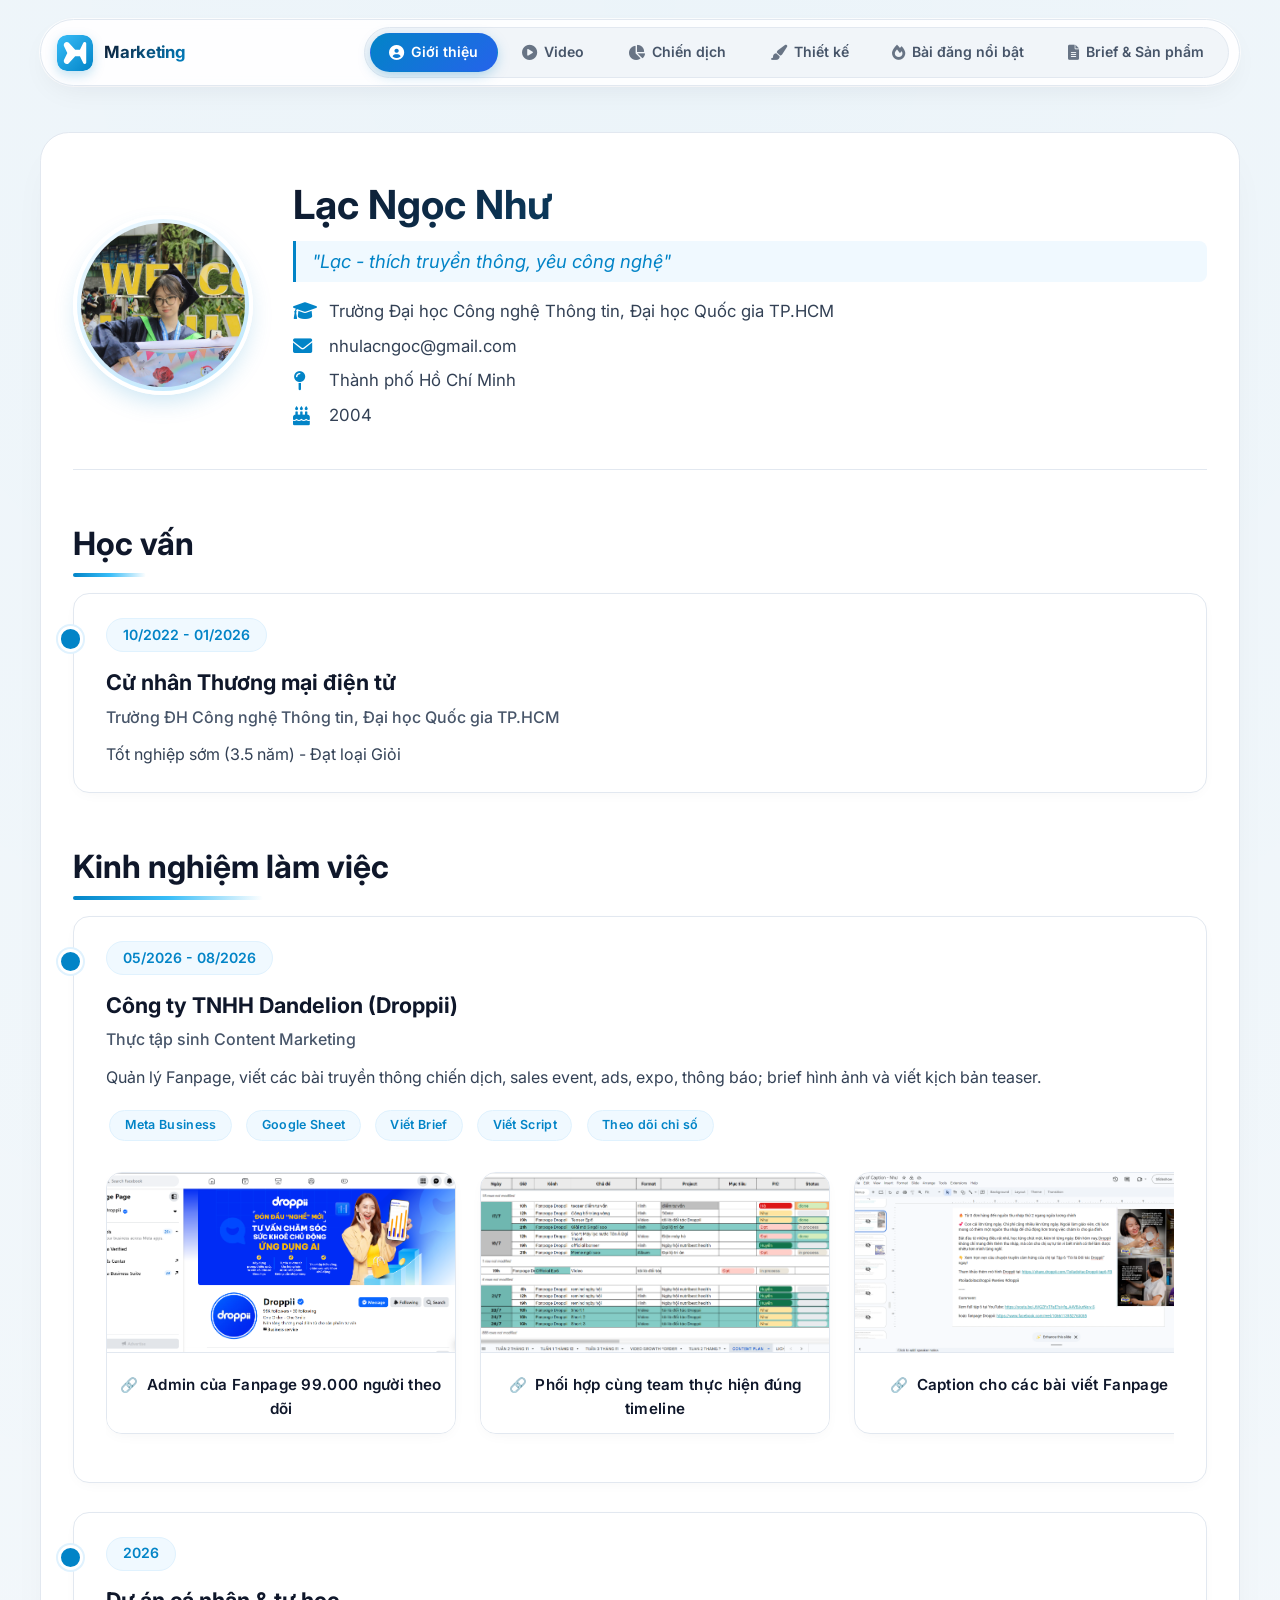
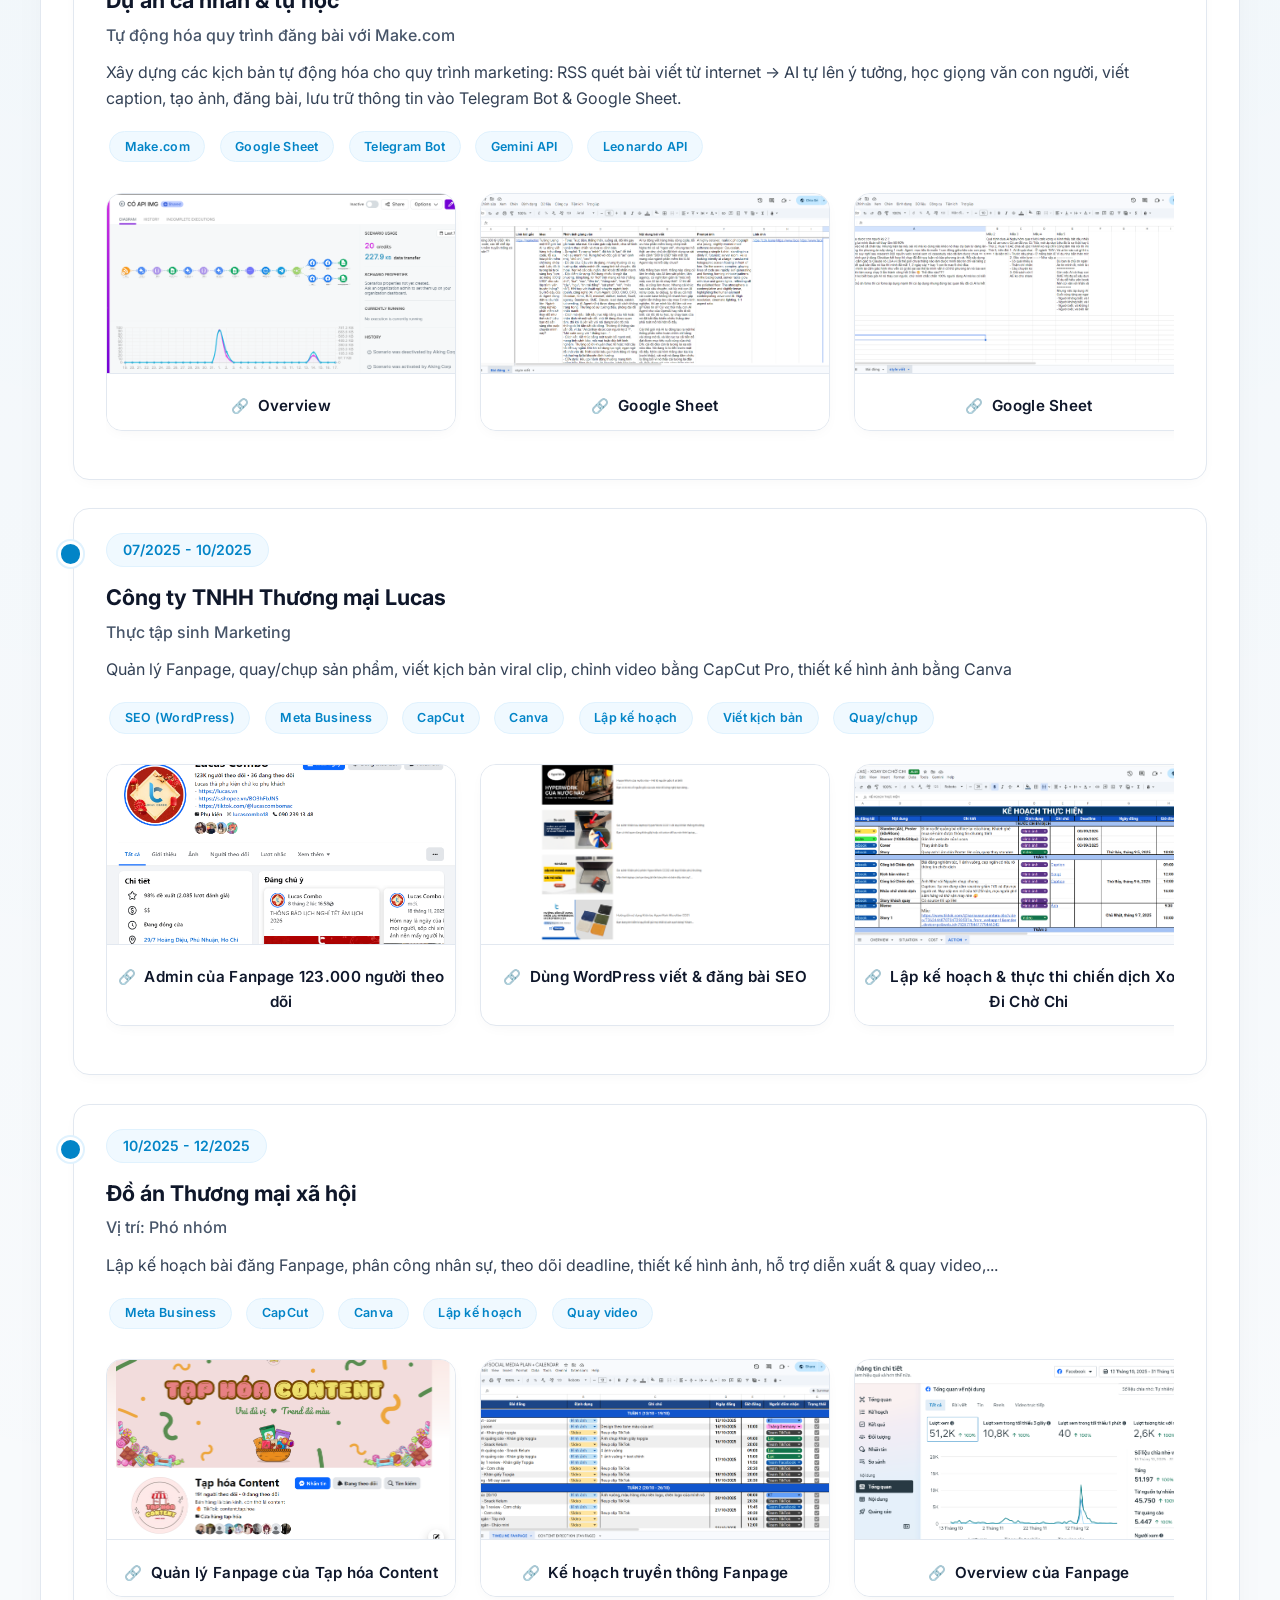
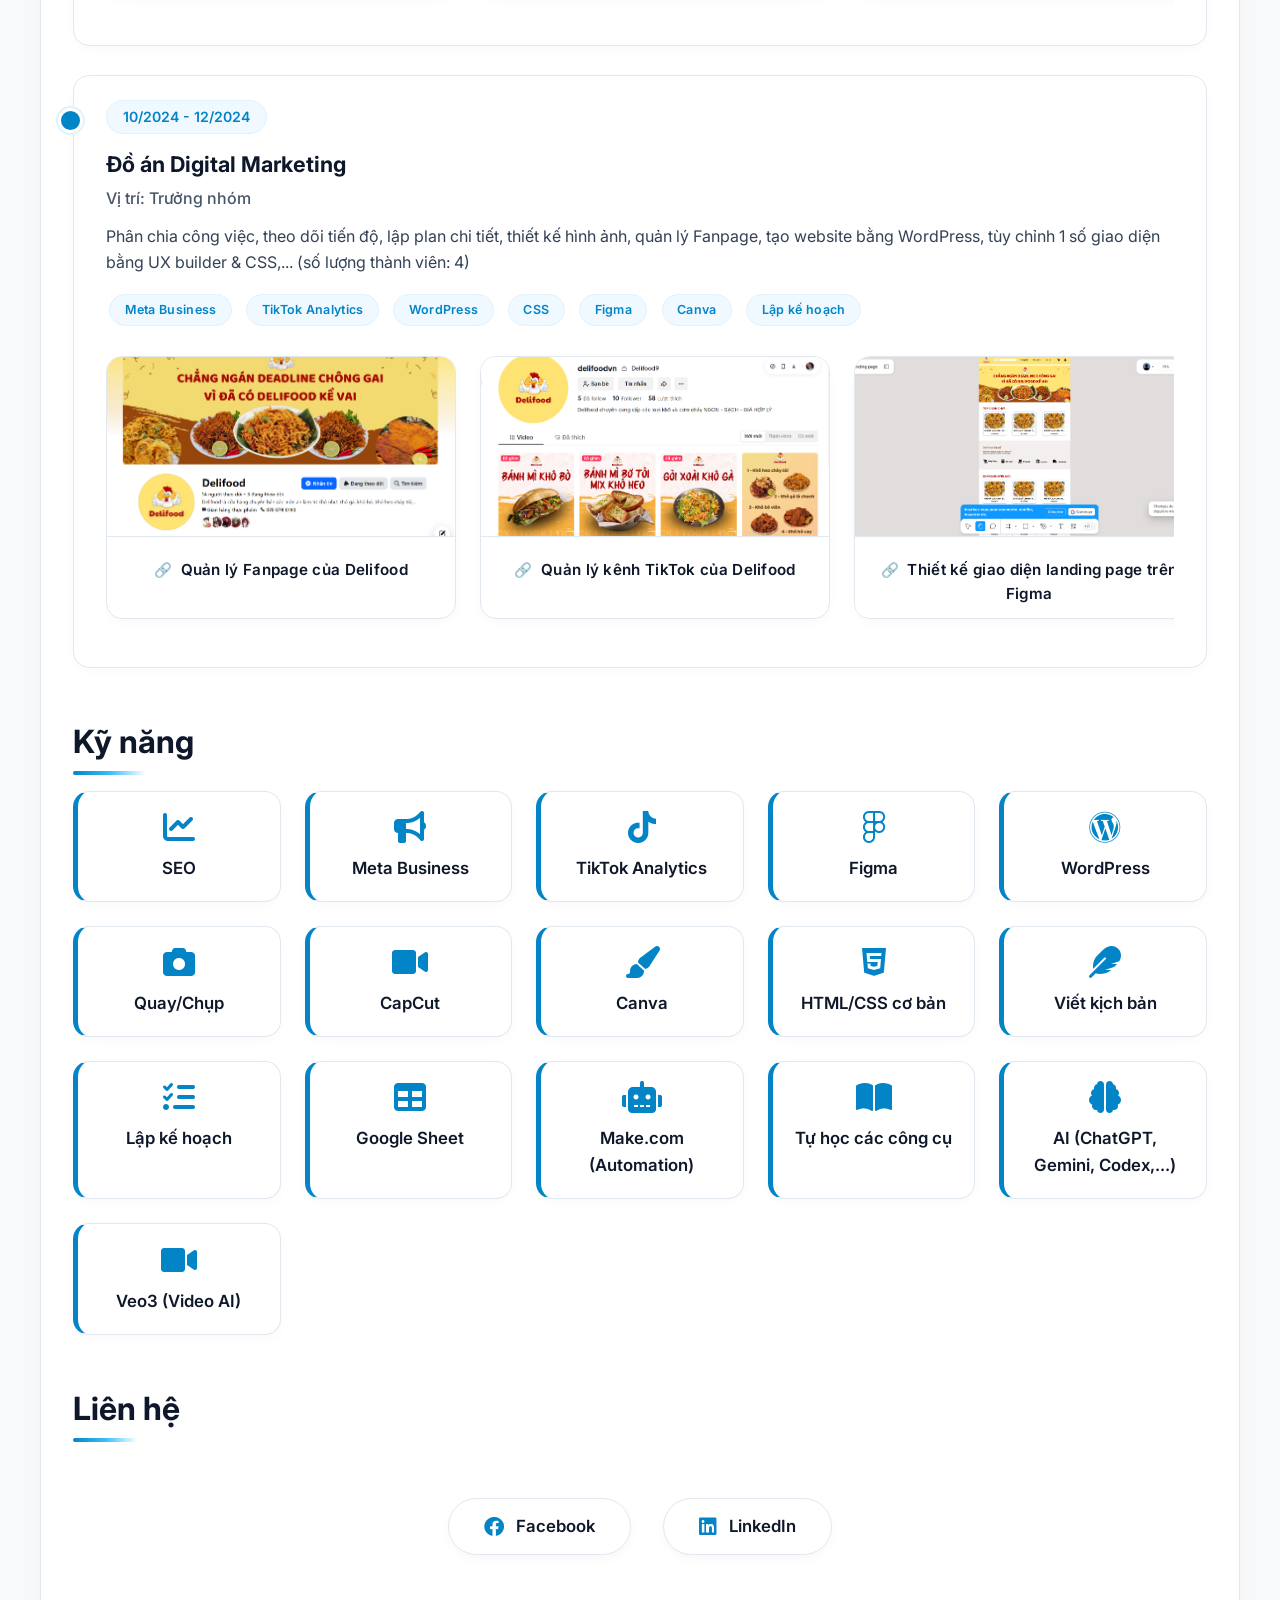
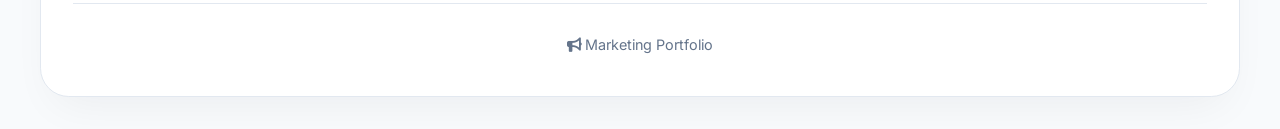
==== commit 9b0317cf: "logo" ====
--- a/index.html
+++ b/index.html
@@ -24,7 +24,7 @@
       <div class="nav-container">
         <a href="index.html" class="nav-brand">
           <div class="nav-logo-badge">
-            <i class="fas fa-bullhorn"></i>
+            <img src="favicon.svg" alt="Logo" class="nav-logo-img" />
           </div>
           <span class="nav-name">Marketing</span>
         </a>
--- a/style.css
+++ b/style.css
@@ -1,4 +1,4 @@
-/* style.css - Portfolio với tông màu xanh gradient */
+/* style.css - Minimalist White & Modern Blue Portfolio Theme */
 
 * {
   margin: 0;
@@ -9,20 +9,20 @@
 body {
   font-family: "Inter", sans-serif;
   line-height: 1.6;
-  color: #1e293b;
-  background: linear-gradient(135deg, #e0f2fe 0%, #bae6fd 50%, #a5f3fc 100%);
+  color: #0f172a;
+  background: radial-gradient(circle at 50% 0%, rgba(2, 132, 199, 0.05) 0%, transparent 65%), #f8fafc;
   min-height: 100vh;
   padding: 2rem 1rem;
 }
 
-/* ===== HEADER PHONG CÁCH FLOATING GLASS DOCK (KHÔNG CỐ ĐỊNH KHI CUỘN) ===== */
+/* ===== HEADER PHONG CÁCH FLOATING GLASS DOCK ===== */
 .fixed-header {
   position: absolute;
   top: 1.2rem;
   left: 50%;
   transform: translateX(-50%);
   width: calc(100% - 2rem);
-  max-width: 1200px; /* Khớp chính xác chiều rộng 1200px của .container phía dưới */
+  max-width: 1200px;
   z-index: 1000;
   transition: all 0.3s cubic-bezier(0.16, 1, 0.3, 1);
 }
@@ -31,16 +31,15 @@
   display: flex;
   align-items: center;
   justify-content: space-between;
-  background: rgba(255, 255, 255, 0.85);
-  backdrop-filter: blur(16px);
-  -webkit-backdrop-filter: blur(16px);
+  background: rgba(255, 255, 255, 0.9);
+  backdrop-filter: blur(20px);
+  -webkit-backdrop-filter: blur(20px);
   padding: 0.45rem 0.6rem 0.45rem 1rem;
   border-radius: 999px;
   box-shadow:
-    0 12px 32px -8px rgba(2, 132, 199, 0.22),
-    0 0 0 1px rgba(255, 255, 255, 0.8),
-    inset 0 1px 1px rgba(255, 255, 255, 0.9);
-  border: 1px solid rgba(125, 211, 252, 0.4);
+    0 10px 30px -10px rgba(15, 23, 42, 0.08),
+    0 0 0 1px rgba(255, 255, 255, 0.8);
+  border: 1px solid #e2e8f0;
 }
 
 /* Logo Badge sáng tạo & tối giản */
@@ -49,7 +48,7 @@
   align-items: center;
   gap: 0.7rem;
   text-decoration: none;
-  color: #0369a1;
+  color: #0f172a;
   font-weight: 700;
   font-size: 1.05rem;
   padding-right: 0.5rem;
@@ -63,24 +62,29 @@
 .nav-logo-badge {
   width: 36px;
   height: 36px;
-  border-radius: 12px;
-  background: linear-gradient(135deg, #0284c7 0%, #38bdf8 100%);
+  border-radius: 10px;
+  overflow: hidden;
   display: flex;
   align-items: center;
   justify-content: center;
-  color: #ffffff;
-  font-size: 1.05rem;
-  box-shadow: 0 4px 12px rgba(2, 132, 199, 0.3);
+  box-shadow: 0 4px 12px rgba(2, 132, 199, 0.25);
   transition: all 0.3s ease;
+}
+
+.nav-logo-img {
+  width: 100%;
+  height: 100%;
+  object-fit: cover;
+  display: block;
 }
 
 .nav-brand:hover .nav-logo-badge {
   transform: rotate(-8deg) scale(1.08);
-  box-shadow: 0 6px 16px rgba(2, 132, 199, 0.45);
+  box-shadow: 0 6px 16px rgba(2, 132, 199, 0.4);
 }
 
 .nav-name {
-  background: linear-gradient(135deg, #0369a1, #0284c7);
+  background: linear-gradient(135deg, #0f172a 0%, #0284c7 100%);
   -webkit-background-clip: text;
   -webkit-text-fill-color: transparent;
   background-clip: text;
@@ -95,10 +99,10 @@
   align-items: center;
   gap: 0.3rem;
   margin-bottom: 0;
-  background: rgba(240, 249, 255, 0.7);
+  background: #f1f5f9;
   padding: 0.3rem;
   border-radius: 999px;
-  border: 1px solid rgba(186, 230, 253, 0.5);
+  border: 1px solid #e2e8f0;
 }
 
 .nav-link {
@@ -110,7 +114,7 @@
   font-size: 0.88rem;
   padding: 0.45rem 1.15rem;
   border-radius: 999px;
-  color: #0369a1;
+  color: #475569;
   background: transparent;
   border: 1px solid transparent;
   transition: all 0.25s cubic-bezier(0.16, 1, 0.3, 1);
@@ -127,8 +131,8 @@
 
 .nav-link:hover {
   color: #0284c7;
-  background: rgba(255, 255, 255, 0.95);
-  box-shadow: 0 4px 12px -3px rgba(2, 132, 199, 0.15);
+  background: #ffffff;
+  box-shadow: 0 2px 8px rgba(15, 23, 42, 0.05);
 }
 
 .nav-link:hover i {
@@ -137,9 +141,9 @@
 }
 
 .nav-link.active {
-  background: linear-gradient(135deg, #0284c7 0%, #0ea5e9 100%);
+  background: linear-gradient(135deg, #0284c7 0%, #2563eb 100%);
   color: #ffffff;
-  box-shadow: 0 4px 14px -2px rgba(2, 132, 199, 0.38);
+  box-shadow: 0 4px 14px -2px rgba(2, 132, 199, 0.35);
   border-color: transparent;
 }
 
@@ -158,7 +162,7 @@
     padding: 0.35rem 0.5rem;
   }
   .nav-name {
-    display: none; /* Ẩn tên trên màn hình nhỏ để nhường không gian cho menu */
+    display: none;
   }
   .nav-bar {
     overflow-x: auto;
@@ -176,17 +180,15 @@
   }
 }
 
-/* Container chính */
+/* Container chính - Trắng & Tối Giản */
 .container {
   max-width: 1200px;
-  margin: 100px auto 0; /* margin-top:100px */
-  background: rgba(255, 255, 255, 0.7);
-  backdrop-filter: blur(10px);
-  -webkit-backdrop-filter: blur(10px);
-  border-radius: 2rem;
-  box-shadow: 0 20px 40px -10px rgba(0, 100, 150, 0.3);
+  margin: 100px auto 0;
+  background: #ffffff;
+  border-radius: 1.8rem;
+  box-shadow: 0 20px 45px -15px rgba(15, 23, 42, 0.06);
   padding: 2.5rem 2rem;
-  border: 1px solid rgba(255, 255, 255, 0.5);
+  border: 1px solid #e2e8f0;
 }
 
 /* ===== HEADER / GIỚI THIỆU ===== */
@@ -197,7 +199,7 @@
   gap: 2.5rem;
   margin-bottom: 3rem;
   padding-bottom: 2rem;
-  border-bottom: 2px dashed #38bdf8;
+  border-bottom: 1px solid #e2e8f0;
 }
 
 .avatar {
@@ -205,10 +207,10 @@
   height: 180px;
   border-radius: 50%;
   object-fit: cover;
-  border: 5px solid white;
-  box-shadow: 0 10px 25px -5px #0284c7;
-  background: linear-gradient(145deg, #0ea5e9, #38bdf8);
-  padding: 5px;
+  border: 4px solid #ffffff;
+  box-shadow: 0 10px 25px -5px rgba(2, 132, 199, 0.22);
+  background: linear-gradient(145deg, #f0f9ff, #bae6fd);
+  padding: 4px;
 }
 
 .info {
@@ -218,7 +220,7 @@
 .info h1 {
   font-size: 2.5rem;
   font-weight: 700;
-  background: linear-gradient(145deg, #0369a1, #0284c7);
+  background: linear-gradient(135deg, #0f172a 0%, #0284c7 100%);
   -webkit-background-clip: text;
   -webkit-text-fill-color: transparent;
   background-clip: text;
@@ -226,14 +228,17 @@
 }
 
 .info .slogan {
-  font-size: 1.2rem;
+  font-size: 1.15rem;
   font-style: italic;
-  color: #0369a1;
-  margin-top: -0.2rem;
+  color: #0284c7;
+  margin-top: 0.2rem;
   margin-bottom: 1rem;
-  border-left: 3px solid #38bdf8;
+  border-left: 3px solid #0284c7;
   padding-left: 1rem;
-  background: linear-gradient(90deg, rgba(56, 189, 248, 0.1), transparent);
+  background: #f0f9ff;
+  border-radius: 0 8px 8px 0;
+  padding-top: 0.35rem;
+  padding-bottom: 0.35rem;
 }
 
 .info p {
@@ -241,12 +246,13 @@
   display: flex;
   align-items: center;
   gap: 0.75rem;
-  font-size: 1.1rem;
+  font-size: 1.05rem;
+  color: #334155;
 }
 
 .info i {
   width: 1.5rem;
-  color: #0369a1;
+  color: #0284c7;
   font-size: 1.2rem;
 }
 
@@ -257,7 +263,8 @@
 
 .section-title {
   font-size: 2rem;
-  font-weight: 600;
+  font-weight: 700;
+  color: #0f172a;
   margin-bottom: 1.5rem;
   position: relative;
   display: inline-block;
@@ -270,11 +277,11 @@
   left: 0;
   width: 60%;
   height: 4px;
-  background: linear-gradient(90deg, #0284c7, #7dd3fc, transparent);
+  background: linear-gradient(90deg, #0284c7, #38bdf8, transparent);
   border-radius: 4px;
 }
 
-/* ===== KỸ NĂNG (dạng thẻ không thanh đánh giá) ===== */
+/* ===== KỸ NĂNG ===== */
 .skills-grid {
   display: grid;
   grid-template-columns: repeat(auto-fill, minmax(200px, 1fr));
@@ -282,22 +289,27 @@
 }
 
 .skill-item {
-  background: white;
+  background: #ffffff;
   border-radius: 1rem;
   padding: 1.2rem 1.2rem;
-  box-shadow: 0 5px 15px -8px #0c4a6e;
-  border-left: 6px solid #0ea5e9;
-  transition: transform 0.2s ease;
+  box-shadow: 0 4px 15px -5px rgba(15, 23, 42, 0.05);
+  border: 1px solid #e2e8f0;
+  border-left: 5px solid #0284c7;
+  transition: all 0.25s ease;
   text-align: center;
 }
 
 .skill-item:hover {
-  transform: translateY(-5px);
+  transform: translateY(-4px);
+  box-shadow: 0 12px 25px -8px rgba(2, 132, 199, 0.15);
+  border-color: #cbd5e1;
+  border-left-color: #0284c7;
 }
 
 .skill-name {
   font-weight: 600;
-  font-size: 1.1rem;
+  font-size: 1.05rem;
+  color: #0f172a;
   display: flex;
   flex-direction: column;
   align-items: center;
@@ -317,13 +329,18 @@
 }
 
 .timeline-item {
-  background: rgba(255, 255, 255, 0.7);
-  backdrop-filter: blur(5px);
+  background: #ffffff;
   border-radius: 1rem;
   padding: 1.5rem 2rem;
-  border: 1px solid rgba(255, 255, 255, 0.8);
-  box-shadow: 0 5px 12px -6px #075985;
+  border: 1px solid #e2e8f0;
+  box-shadow: 0 4px 16px -6px rgba(15, 23, 42, 0.05);
   position: relative;
+  transition: all 0.25s ease;
+}
+
+.timeline-item:hover {
+  box-shadow: 0 10px 25px -8px rgba(15, 23, 42, 0.08);
+  border-color: #cbd5e1;
 }
 
 .timeline-item::before {
@@ -333,37 +350,39 @@
   top: 2rem;
   width: 1.2rem;
   height: 1.2rem;
-  background: #0ea5e9;
+  background: #0284c7;
   border-radius: 50%;
-  border: 3px solid white;
-  box-shadow: 0 0 0 2px #38bdf8;
+  border: 3px solid #ffffff;
+  box-shadow: 0 0 0 2px #e0f2fe;
 }
 
 .timeline-date {
   font-weight: 600;
-  color: #0369a1;
+  color: #0284c7;
   display: inline-block;
-  background: #bae6fd;
+  background: #f0f9ff;
   padding: 0.3rem 1rem;
   border-radius: 30px;
   margin-bottom: 0.8rem;
-  font-size: 0.9rem;
+  font-size: 0.88rem;
+  border: 1px solid #e0f2fe;
 }
 
 .timeline-title {
-  font-size: 1.4rem;
-  font-weight: 600;
+  font-size: 1.35rem;
+  font-weight: 700;
+  color: #0f172a;
   margin-bottom: 0.3rem;
 }
 
 .timeline-sub {
-  color: #334155;
+  color: #475569;
   font-weight: 500;
   margin-bottom: 0.75rem;
 }
 
 .timeline-desc {
-  color: #1e293b;
+  color: #334155;
 }
 
 /* ===== DỰ ÁN / CHIẾN DỊCH ===== */
@@ -374,7 +393,7 @@
   margin-top: 1rem;
 }
 
-/* ===== FACEBOOK REELS GRID - KÍCH THƯỚC LINH HOẠT ===== */
+/* ===== FACEBOOK REELS GRID ===== */
 .reels-grid {
   display: grid;
   grid-template-columns: repeat(auto-fill, minmax(200px, 1fr));
@@ -384,22 +403,17 @@
 }
 
 .reel-card {
-  background: white;
+  background: #ffffff;
   border-radius: 1rem;
   overflow: hidden;
-  box-shadow: 0 8px 15px -8px #0369a1;
-  transition:
-    transform 0.2s,
-    box-shadow 0.2s;
-  border-bottom: 3px solid transparent;
-  border-image: linear-gradient(90deg, #0284c7, #7dd3fc);
-  border-image-slice: 1;
+  box-shadow: 0 4px 16px -6px rgba(15, 23, 42, 0.05);
+  border: 1px solid #e2e8f0;
+  transition: all 0.25s ease;
   width: 100%;
   max-width: 260px;
   margin: 0 auto;
 }
 
-/* Card tự động mở rộng nếu là video ngang hoặc vuông */
 .reel-card.landscape-card,
 .reel-card.wide {
   max-width: 100%;
@@ -412,7 +426,8 @@
 
 .reel-card:hover {
   transform: translateY(-4px);
-  box-shadow: 0 15px 20px -8px #0284c7;
+  box-shadow: 0 12px 25px -6px rgba(15, 23, 42, 0.09);
+  border-color: #cbd5e1;
 }
 
 @keyframes shimmer {
@@ -427,14 +442,13 @@
 .reel-embed {
   position: relative;
   width: 100%;
-  aspect-ratio: 9 / 16; /* Tỉ lệ mặc định cho video dọc */
-  background: linear-gradient(90deg, #e0f2fe 0%, #f0f9ff 50%, #e0f2fe 100%);
+  aspect-ratio: 9 / 16;
+  background: linear-gradient(90deg, #f8fafc 0%, #f1f5f9 50%, #f8fafc 100%);
   background-size: 200% 100%;
   animation: shimmer 2s infinite ease-in-out;
   overflow: hidden;
 }
 
-/* Class tùy chọn khung hình thủ công */
 .reel-embed.landscape,
 .reel-embed.aspect-16-9 {
   aspect-ratio: 16 / 9;
@@ -460,13 +474,13 @@
 }
 
 .reel-caption {
-  padding: 0.6rem 0.4rem 0.8rem;
-  font-size: 0.8rem;
+  padding: 0.65rem 0.5rem 0.85rem;
+  font-size: 0.82rem;
   font-weight: 500;
-  color: #0369a1;
+  color: #334155;
   text-align: center;
   background: #ffffff;
-  border-top: 1px solid #e0f2fe;
+  border-top: 1px solid #f1f5f9;
   line-height: 1.4;
 }
 
@@ -474,7 +488,6 @@
   justify-content: flex-start;
 }
 
-/* Responsive cho màn hình nhỏ */
 @media (max-width: 500px) {
   .reels-grid {
     grid-template-columns: repeat(auto-fill, minmax(140px, 1fr));
@@ -494,29 +507,28 @@
 }
 
 .project-card {
-  background: white;
+  background: #ffffff;
   border-radius: 1.2rem;
   overflow: hidden;
-  box-shadow: 0 10px 20px -10px #0369a1;
-  transition: all 0.25s;
-  border-bottom: 4px solid transparent;
-  border-image: linear-gradient(90deg, #0284c7, #7dd3fc);
-  border-image-slice: 1;
+  box-shadow: 0 4px 16px -6px rgba(15, 23, 42, 0.05);
+  border: 1px solid #e2e8f0;
+  transition: all 0.25s ease;
 }
 
 .project-card:hover {
-  transform: scale(1.03);
-  box-shadow: 0 20px 25px -10px #0284c7;
+  transform: translateY(-4px);
+  box-shadow: 0 12px 25px -6px rgba(15, 23, 42, 0.09);
+  border-color: #cbd5e1;
 }
 
 .project-img {
   width: 100%;
   height: 180px;
-  background: linear-gradient(145deg, #bae6fd, #a5f3fc);
+  background: #f1f5f9;
   display: flex;
   align-items: center;
   justify-content: center;
-  color: #0369a1;
+  color: #0284c7;
   font-size: 3rem;
 }
 
@@ -525,13 +537,14 @@
 }
 
 .project-info h3 {
-  font-size: 1.4rem;
-  font-weight: 600;
+  font-size: 1.35rem;
+  font-weight: 700;
+  color: #0f172a;
   margin-bottom: 0.5rem;
 }
 
 .project-info p {
-  color: #334155;
+  color: #475569;
   margin-bottom: 1rem;
 }
 
@@ -542,15 +555,16 @@
 }
 
 .tech-tag {
-  background: #e0f2fe;
+  background: #f0f9ff;
   padding: 0.3rem 0.8rem;
   border-radius: 30px;
   font-size: 0.8rem;
   font-weight: 500;
-  color: #0369a1;
-}
-
-/* ===== WORK SAMPLES - CAROUSEL ẢNH TO (KÉO CHUỘT) ===== */
+  color: #0284c7;
+  border: 1px solid #e0f2fe;
+}
+
+/* ===== WORK SAMPLES ===== */
 .work-samples {
   display: flex;
   overflow-x: auto;
@@ -559,7 +573,7 @@
   scroll-snap-type: x mandatory;
   -webkit-overflow-scrolling: touch;
   scrollbar-width: thin;
-  scrollbar-color: #0284c7 #e0f2fe;
+  scrollbar-color: #0284c7 #f1f5f9;
   cursor: grab;
   user-select: none;
   -webkit-user-select: none;
@@ -570,17 +584,17 @@
 }
 
 .work-samples::-webkit-scrollbar-track {
-  background: #e0f2fe;
+  background: #f1f5f9;
   border-radius: 10px;
 }
 
 .work-samples::-webkit-scrollbar-thumb {
+  background: #cbd5e1;
+  border-radius: 10px;
+}
+
+.work-samples::-webkit-scrollbar-thumb:hover {
   background: #0284c7;
-  border-radius: 10px;
-}
-
-.work-samples::-webkit-scrollbar-thumb:hover {
-  background: #0369a1;
 }
 
 .work-samples:active {
@@ -592,24 +606,26 @@
   width: 350px;
   scroll-snap-align: start;
   text-decoration: none;
-  color: #0369a1;
-  transition: transform 0.2s ease;
+  color: #0f172a;
+  transition: transform 0.2s ease, box-shadow 0.2s ease;
   border-radius: 1rem;
-  background: white;
-  box-shadow: 0 5px 15px -8px rgba(2, 132, 199, 0.3);
+  background: #ffffff;
+  border: 1px solid #e2e8f0;
+  box-shadow: 0 4px 15px -5px rgba(15, 23, 42, 0.05);
   overflow: hidden;
 }
 
 .work-sample-item:hover {
-  transform: translateY(-6px);
-  box-shadow: 0 15px 25px -10px #0284c7;
+  transform: translateY(-5px);
+  box-shadow: 0 12px 25px -6px rgba(15, 23, 42, 0.09);
+  border-color: #cbd5e1;
 }
 
 .work-sample-item img {
   width: 100%;
   height: 180px;
   object-fit: cover;
-  border-bottom: 3px solid #7dd3fc;
+  border-bottom: 1px solid #e2e8f0;
   transition: all 0.2s;
 }
 
@@ -619,29 +635,23 @@
   display: flex;
   align-items: center;
   justify-content: center;
-  background: #e0f2fe;
+  background: #f8fafc;
   color: #0284c7;
   font-weight: 600;
-  border-bottom: 3px solid #7dd3fc;
-}
-
-.work-sample-item:hover img {
-  border-bottom-color: #0284c7;
+  border-bottom: 1px solid #e2e8f0;
 }
 
 .work-sample-item span {
   display: block;
-  font-size: 1rem;
+  font-size: 0.95rem;
   font-weight: 600;
   padding: 0.8rem 0.5rem 0.7rem;
   text-align: center;
-  background: linear-gradient(145deg, #f0f9ff, #ffffff);
-  color: #0369a1;
+  background: #ffffff;
+  color: #0f172a;
   letter-spacing: 0.3px;
-  border-top: 1px solid #bae6fd;
-}
-
-/* Tùy chọn: icon nhỏ trước chữ (có thể xóa nếu không thích) */
+}
+
 .work-sample-item span::before {
   content: "🔗 ";
   font-size: 0.9rem;
@@ -662,37 +672,45 @@
   display: inline-flex;
   align-items: center;
   gap: 0.75rem;
-  background: white;
+  background: #ffffff;
   padding: 0.9rem 2.2rem;
   border-radius: 40px;
   text-decoration: none;
-  color: #0369a1;
-  font-weight: 500;
-  font-size: 1.1rem;
-  box-shadow: 0 4px 10px -6px #0c4a6e;
-  border: 1px solid rgba(2, 132, 199, 0.3);
-  transition: 0.2s;
+  color: #0f172a;
+  font-weight: 600;
+  font-size: 1.05rem;
+  box-shadow: 0 4px 14px -4px rgba(15, 23, 42, 0.06);
+  border: 1px solid #e2e8f0;
+  transition: all 0.25s ease;
 }
 
 .contact-btn:hover {
-  background: linear-gradient(145deg, #0284c7, #38bdf8);
-  color: white;
+  background: #0284c7;
+  color: #ffffff;
   border-color: transparent;
-  box-shadow: 0 8px 20px -8px #0369a1;
+  box-shadow: 0 8px 20px -5px rgba(2, 132, 199, 0.35);
+  transform: translateY(-2px);
 }
 
 .contact-btn i {
-  font-size: 1.3rem;
+  font-size: 1.25rem;
+  color: #0284c7;
+  transition: color 0.25s ease;
+}
+
+.contact-btn:hover i {
+  color: #ffffff;
 }
 
 /* ===== FOOTER NHỎ ===== */
 .footer-note {
   text-align: center;
   margin-top: 3rem;
-  color: #0369a1;
-  font-weight: 300;
-  border-top: 1px dashed #7dd3fc;
+  color: #64748b;
+  font-weight: 400;
+  border-top: 1px solid #e2e8f0;
   padding-top: 1.8rem;
+  font-size: 0.9rem;
 }
 
 /* ===== RESPONSIVE ===== */
@@ -718,7 +736,6 @@
     padding-left: 2.5rem;
   }
 
-  /* Work samples trên tablet */
   .work-sample-item {
     width: 240px;
   }
@@ -747,27 +764,24 @@
   }
 }
 
-/* VIDEO */
+/* VIDEO HIGHLIGHT */
 .simple-highlight {
   font-size: 1.2rem;
   font-weight: 600;
-  background: linear-gradient(145deg, #0284c7, #0ea5e9);
-  -webkit-background-clip: text;
-  -webkit-text-fill-color: transparent;
-  background-clip: text;
+  color: #0284c7;
   margin-bottom: 0.5rem;
   letter-spacing: 0.3px;
 }
 
 /* ===== TOOL TAGS ===== */
 .tool-tag {
-  background: linear-gradient(145deg, #e0f2fe, #bae6fd);
+  background: #f0f9ff;
   padding: 0.3rem 0.9rem;
   border-radius: 30px;
-  font-size: 0.75rem;
+  font-size: 0.78rem;
   font-weight: 600;
-  color: #0369a1;
-  border: 1px solid #7dd3fc;
+  color: #0284c7;
+  border: 1px solid #e0f2fe;
   letter-spacing: 0.3px;
   display: inline-block;
   margin: 0.2rem;
@@ -790,34 +804,35 @@
 }
 
 #chatbot-toggle {
-  width: 60px;
-  height: 60px;
-  background: linear-gradient(145deg, #0284c7, #38bdf8);
+  width: 56px;
+  height: 56px;
+  background: linear-gradient(135deg, #0284c7 0%, #2563eb 100%);
   border-radius: 50%;
   display: flex;
   align-items: center;
   justify-content: center;
   color: white;
-  font-size: 30px;
+  font-size: 26px;
   cursor: pointer;
-  box-shadow: 0 10px 20px -5px #0284c7;
-  transition: transform 0.2s;
+  box-shadow: 0 8px 24px rgba(2, 132, 199, 0.35);
+  transition: transform 0.2s ease, box-shadow 0.2s ease;
 }
 
 #chatbot-toggle:hover {
-  transform: scale(1.1);
+  transform: scale(1.08);
+  box-shadow: 0 12px 28px rgba(2, 132, 199, 0.45);
 }
 
 #chatbot-panel {
   position: absolute;
-  bottom: 80px;
+  bottom: 75px;
   right: 0;
   width: 320px;
-  background: white;
+  background: #ffffff;
   border-radius: 1.2rem;
   overflow: hidden;
-  box-shadow: 0 20px 30px -10px #0369a1;
-  border: 1px solid #7dd3fc;
+  box-shadow: 0 20px 40px -10px rgba(15, 23, 42, 0.15);
+  border: 1px solid #e2e8f0;
   display: flex;
   flex-direction: column;
   transition:
@@ -832,7 +847,7 @@
 }
 
 #chatbot-header {
-  background: linear-gradient(145deg, #0369a1, #0284c7);
+  background: linear-gradient(135deg, #0f172a 0%, #0284c7 100%);
   color: white;
   padding: 1rem;
   display: flex;
@@ -847,7 +862,7 @@
   color: white;
   font-size: 1.2rem;
   cursor: pointer;
-  opacity: 0.8;
+  opacity: 0.85;
 }
 
 #chatbot-header button:hover {
@@ -858,7 +873,7 @@
   height: 250px;
   overflow-y: auto;
   padding: 1rem;
-  background: #f0f9ff;
+  background: #f8fafc;
   display: flex;
   flex-direction: column;
   gap: 0.8rem;
@@ -866,19 +881,21 @@
 
 .bot-message,
 .user-message {
-  max-width: 80%;
-  padding: 0.6rem 1rem;
+  max-width: 82%;
+  padding: 0.65rem 1rem;
   border-radius: 1.2rem;
-  line-height: 1.4;
-  font-size: 0.95rem;
+  line-height: 1.45;
+  font-size: 0.92rem;
   word-wrap: break-word;
 }
 
 .bot-message {
-  background: white;
+  background: #ffffff;
+  color: #0f172a;
   align-self: flex-start;
-  border: 1px solid #bae6fd;
+  border: 1px solid #e2e8f0;
   border-bottom-left-radius: 0.3rem;
+  box-shadow: 0 2px 6px rgba(15, 23, 42, 0.03);
 }
 
 .user-message {
@@ -891,39 +908,39 @@
 #chatbot-input-area {
   display: flex;
   padding: 0.8rem;
-  background: white;
-  border-top: 1px solid #e0f2fe;
+  background: #ffffff;
+  border-top: 1px solid #e2e8f0;
 }
 
 #chatbot-input {
   flex: 1;
   padding: 0.6rem 1rem;
-  border: 1px solid #7dd3fc;
+  border: 1px solid #cbd5e1;
   border-radius: 30px;
   outline: none;
   font-family: inherit;
-  font-size: 0.95rem;
+  font-size: 0.92rem;
 }
 
 #chatbot-input:focus {
   border-color: #0284c7;
-  box-shadow: 0 0 0 2px rgba(2, 132, 199, 0.2);
+  box-shadow: 0 0 0 2px rgba(2, 132, 199, 0.15);
 }
 
 #chatbot-send {
-  background: linear-gradient(145deg, #0284c7, #38bdf8);
+  background: linear-gradient(135deg, #0284c7 0%, #2563eb 100%);
   border: none;
   color: white;
-  width: 40px;
-  height: 40px;
+  width: 38px;
+  height: 38px;
   border-radius: 50%;
   margin-left: 0.5rem;
   cursor: pointer;
   display: flex;
   align-items: center;
   justify-content: center;
-  font-size: 1.1rem;
-  transition: transform 0.2s;
+  font-size: 1.05rem;
+  transition: transform 0.2s ease;
 }
 
 #chatbot-send:hover {
@@ -945,13 +962,12 @@
   margin-top: 1.5rem;
 }
 
-/* Embed cho video ngang (tỉ lệ 16:9) */
 .landscape-embed {
   position: relative;
   width: 100%;
   aspect-ratio: 16 / 9;
-  background: #e0f2fe;
-  border-bottom: 3px solid #7dd3fc;
+  background: #f8fafc;
+  border-bottom: 1px solid #e2e8f0;
   overflow: hidden;
 }
 
@@ -964,30 +980,27 @@
   border: none;
 }
 
-/* Điều chỉnh card cho đồng bộ (có thể dùng chung .reel-card) */
 .landscape-card {
   max-width: 100%;
 }
 
-/* ===== NÚT TRỞ VỀ ĐẦU TRANG (BACK TO TOP) - TÔNG XANH ===== */
+/* ===== NÚT TRỞ VỀ ĐẦU TRANG (BACK TO TOP) ===== */
 #back-to-top {
   position: fixed;
-  bottom: 115px; /* Dời cao lên tạo khoảng cách thoáng với nút chatbot */
-  right: 26px;
-  width: 48px;
-  height: 48px;
+  bottom: 110px;
+  right: 24px;
+  width: 46px;
+  height: 46px;
   border-radius: 50%;
-  background: linear-gradient(135deg, #0284c7 0%, #38bdf8 100%);
+  background: linear-gradient(135deg, #0284c7 0%, #2563eb 100%);
   color: #ffffff;
-  border: 2px solid rgba(255, 255, 255, 0.9);
-  box-shadow:
-    0 8px 24px rgba(2, 132, 199, 0.38),
-    0 0 0 1px rgba(125, 211, 252, 0.4);
+  border: 2px solid #ffffff;
+  box-shadow: 0 8px 20px rgba(2, 132, 199, 0.3);
   cursor: pointer;
   display: flex;
   align-items: center;
   justify-content: center;
-  font-size: 1.2rem;
+  font-size: 1.15rem;
   z-index: 9990;
   opacity: 1;
   visibility: visible;
@@ -1005,7 +1018,7 @@
 #back-to-top:hover {
   background: linear-gradient(135deg, #0369a1 0%, #0284c7 100%);
   transform: translateY(-4px) scale(1.08);
-  box-shadow: 0 12px 28px rgba(2, 132, 199, 0.5);
+  box-shadow: 0 12px 25px rgba(2, 132, 199, 0.45);
 }
 
 #back-to-top i {
@@ -1018,11 +1031,11 @@
 
 @media (max-width: 480px) {
   #back-to-top {
-    bottom: 95px;
-    right: 19px;
-    width: 42px;
-    height: 42px;
-    font-size: 1.05rem;
+    bottom: 90px;
+    right: 18px;
+    width: 40px;
+    height: 40px;
+    font-size: 1rem;
   }
 }
 
@@ -1032,21 +1045,22 @@
   border-radius: 1.2rem;
   padding: 1.8rem;
   margin-bottom: 2.2rem;
-  box-shadow: 0 8px 20px -10px rgba(3, 105, 161, 0.18);
-  border: 1px solid rgba(125, 211, 252, 0.4);
-  border-left: 6px solid #0ea5e9;
-  transition: border-color 0.2s ease, box-shadow 0.2s ease;
+  box-shadow: 0 4px 18px -6px rgba(15, 23, 42, 0.05);
+  border: 1px solid #e2e8f0;
+  border-left: 5px solid #0284c7;
+  transition: all 0.25s ease;
 }
 
 .brief-card:hover {
-  box-shadow: 0 10px 25px -8px rgba(2, 132, 199, 0.25);
-  border-color: rgba(56, 189, 248, 0.6);
+  box-shadow: 0 12px 28px -6px rgba(15, 23, 42, 0.08);
+  border-color: #cbd5e1;
+  border-left-color: #0284c7;
 }
 
 .brief-card-title {
   font-size: 1.35rem;
   font-weight: 700;
-  color: #0369a1;
+  color: #0f172a;
   margin-bottom: 1.2rem;
   display: flex;
   align-items: center;
@@ -1055,7 +1069,7 @@
 }
 
 .brief-card-title a {
-  color: #0369a1;
+  color: #0f172a;
   text-decoration: none;
   transition: color 0.2s ease;
   display: inline-flex;
@@ -1073,7 +1087,8 @@
   font-family: "Font Awesome 6 Free";
   font-weight: 900;
   font-size: 0.85rem;
-  opacity: 0.65;
+  color: #0284c7;
+  opacity: 0.75;
   transition: opacity 0.2s ease, transform 0.2s ease;
 }
 
@@ -1101,7 +1116,7 @@
 }
 
 .column-header {
-  font-size: 0.92rem;
+  font-size: 0.9rem;
   font-weight: 600;
   color: #0284c7;
   background: #f0f9ff;
@@ -1109,21 +1124,20 @@
   border-radius: 30px;
   width: fit-content;
   margin-bottom: 0.8rem;
-  border: 1px solid #bae6fd;
+  border: 1px solid #e0f2fe;
   display: flex;
   align-items: center;
   gap: 0.4rem;
 }
 
-/* Khung ảnh Brief (Cột trái) */
 .brief-img-wrapper {
   position: relative;
   width: 100%;
   height: 280px;
-  background: #f0f9ff;
+  background: #f8fafc;
   border-radius: 1rem;
   overflow: hidden;
-  border: 2px solid #bae6fd;
+  border: 1px solid #e2e8f0;
   display: flex;
   align-items: center;
   justify-content: center;
@@ -1132,19 +1146,18 @@
 .brief-img-wrapper img {
   width: 100%;
   height: 100%;
-  object-fit: contain; /* Tự động fit vừa khung không bị méo */
-  background: #e0f2fe;
-}
-
-/* Khung Slider ảnh thành quả (Cột phải) */
+  object-fit: contain;
+  background: #f8fafc;
+}
+
 .brief-slider {
   position: relative;
   width: 100%;
   height: 280px;
-  background: #f0f9ff;
+  background: #f8fafc;
   border-radius: 1rem;
   overflow: hidden;
-  border: 2px solid #bae6fd;
+  border: 1px solid #e2e8f0;
 }
 
 .slider-wrapper {
@@ -1173,11 +1186,11 @@
 .slide-item img {
   width: 100%;
   height: 100%;
-  object-fit: contain; /* Tự động fit vừa khung */
-  background: #e0f2fe;
-}
-
-/* Nút mũi tên chuyển ảnh Next/Prev */
+  object-fit: contain;
+  background: #f8fafc;
+}
+
+/* Nút mũi tên slider */
 .slider-arrow {
   position: absolute;
   top: 50%;
@@ -1185,23 +1198,23 @@
   width: 36px;
   height: 36px;
   border-radius: 50%;
-  background: rgba(255, 255, 255, 0.92);
-  color: #0369a1;
-  border: 1px solid #7dd3fc;
-  box-shadow: 0 4px 10px rgba(0, 0, 0, 0.15);
+  background: rgba(255, 255, 255, 0.95);
+  color: #0f172a;
+  border: 1px solid #cbd5e1;
+  box-shadow: 0 4px 10px rgba(15, 23, 42, 0.1);
   cursor: pointer;
   z-index: 10;
   display: flex;
   align-items: center;
   justify-content: center;
-  font-size: 0.9rem;
-  transition: background 0.2s ease, color 0.2s ease;
+  font-size: 0.88rem;
+  transition: all 0.2s ease;
   backdrop-filter: blur(4px);
 }
 
 .slider-arrow:hover {
   background: #0284c7;
-  color: white;
+  color: #ffffff;
   border-color: transparent;
   transform: translateY(-50%);
 }
@@ -1218,20 +1231,19 @@
   position: absolute;
   bottom: 10px;
   right: 10px;
-  background: rgba(3, 105, 161, 0.8);
-  color: white;
+  background: rgba(15, 23, 42, 0.75);
+  color: #ffffff;
   padding: 0.25rem 0.7rem;
   border-radius: 20px;
   font-size: 0.75rem;
   font-weight: 600;
   z-index: 10;
   backdrop-filter: blur(4px);
-  border: 1px solid rgba(255, 255, 255, 0.3);
-}
-
-/* Phần Footer của Brief Card: Text chú thích + 2 Box số liệu */
+  border: 1px solid rgba(255, 255, 255, 0.2);
+}
+
 .brief-footer {
-  border-top: 1px dashed #7dd3fc;
+  border-top: 1px solid #e2e8f0;
   padding-top: 1.2rem;
   display: flex;
   flex-direction: column;
@@ -1252,8 +1264,8 @@
 
 .stat-box {
   flex: 1 1 180px;
-  background: linear-gradient(145deg, #f0f9ff, #e0f2fe);
-  border: 1px solid #bae6fd;
+  background: #f8fafc;
+  border: 1px solid #e2e8f0;
   border-radius: 0.9rem;
   padding: 0.8rem 1.2rem;
   text-align: center;
@@ -1265,30 +1277,29 @@
 .stat-number {
   font-size: 1.45rem;
   font-weight: 700;
-  color: #0369a1;
+  color: #0284c7;
 }
 
 .stat-label {
   font-size: 0.82rem;
-  color: #475569;
+  color: #64748b;
   font-weight: 500;
 }
 
-/* Con trỏ kính lúp chỉ báo ảnh có thể phóng to */
 .brief-img-wrapper img,
 .slide-item img,
 .zoomable-img {
   cursor: zoom-in;
 }
 
-/* ===== LIGHTBOX PREVIEW ẢNH (GIAO DIỆN PHÓNG TO ẢNH FULLSCREEN) ===== */
+/* ===== LIGHTBOX PREVIEW ẢNH FULLSCREEN ===== */
 #image-lightbox {
   position: fixed;
   top: 0;
   left: 0;
   width: 100vw;
   height: 100vh;
-  background: rgba(15, 23, 42, 0.85);
+  background: rgba(15, 23, 42, 0.88);
   backdrop-filter: blur(12px);
   -webkit-backdrop-filter: blur(12px);
   z-index: 10000;
@@ -1316,7 +1327,7 @@
   box-shadow: 0 25px 50px -12px rgba(0, 0, 0, 0.6);
   transform: scale(0.92);
   transition: transform 0.3s cubic-bezier(0.16, 1, 0.3, 1);
-  border: 2px solid rgba(255, 255, 255, 0.25);
+  border: 1px solid rgba(255, 255, 255, 0.2);
   background: #0f172a;
 }
 
@@ -1350,7 +1361,6 @@
   transform: scale(1.1) rotate(90deg);
 }
 
-/* Nút điều hướng Next / Prev trong Lightbox */
 .lightbox-nav {
   position: absolute;
   top: 50%;
@@ -1375,7 +1385,7 @@
   background: #0284c7;
   border-color: transparent;
   transform: translateY(-50%) scale(1.1);
-  box-shadow: 0 0 20px rgba(2, 132, 199, 0.6);
+  box-shadow: 0 0 20px rgba(2, 132, 199, 0.5);
 }
 
 .lightbox-prev {
@@ -1391,7 +1401,7 @@
   bottom: 25px;
   left: 50%;
   transform: translateX(-50%);
-  background: rgba(15, 23, 42, 0.8);
+  background: rgba(15, 23, 42, 0.85);
   color: #bae6fd;
   padding: 0.4rem 1.2rem;
   border-radius: 30px;
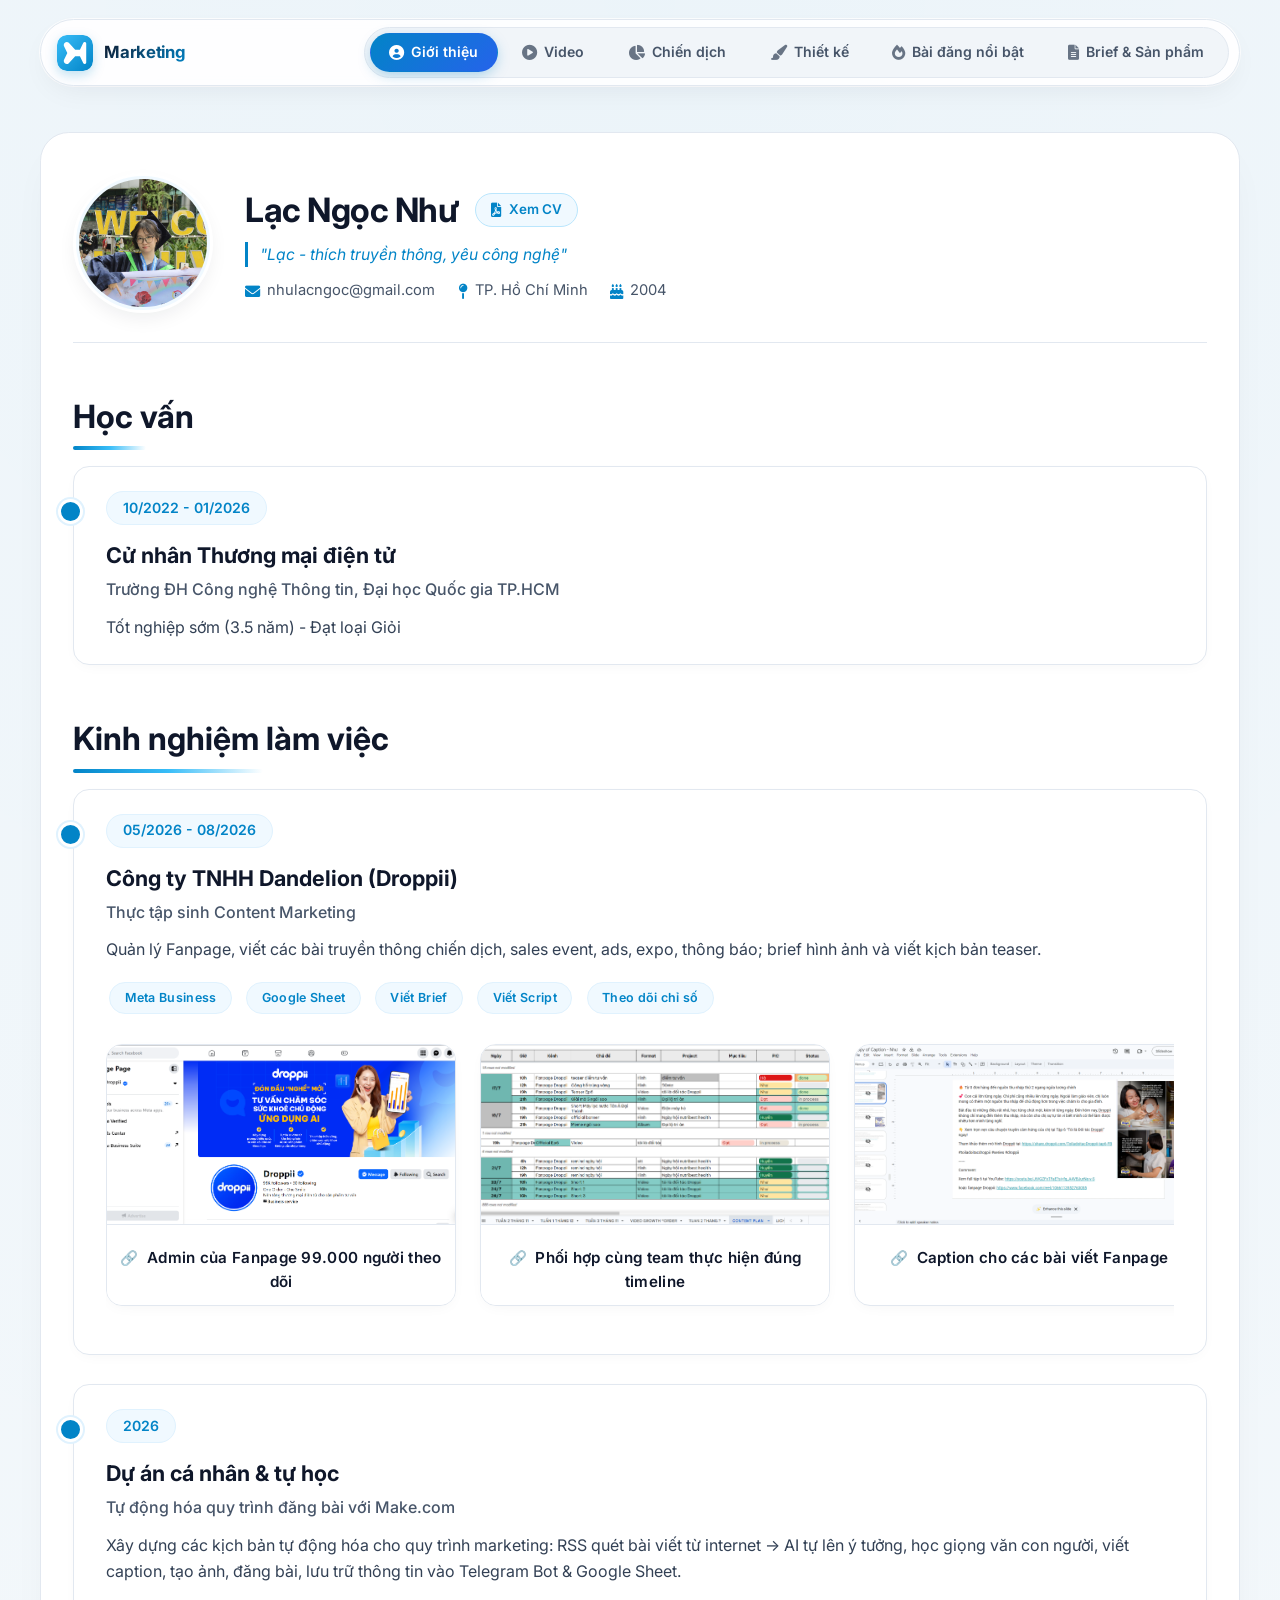
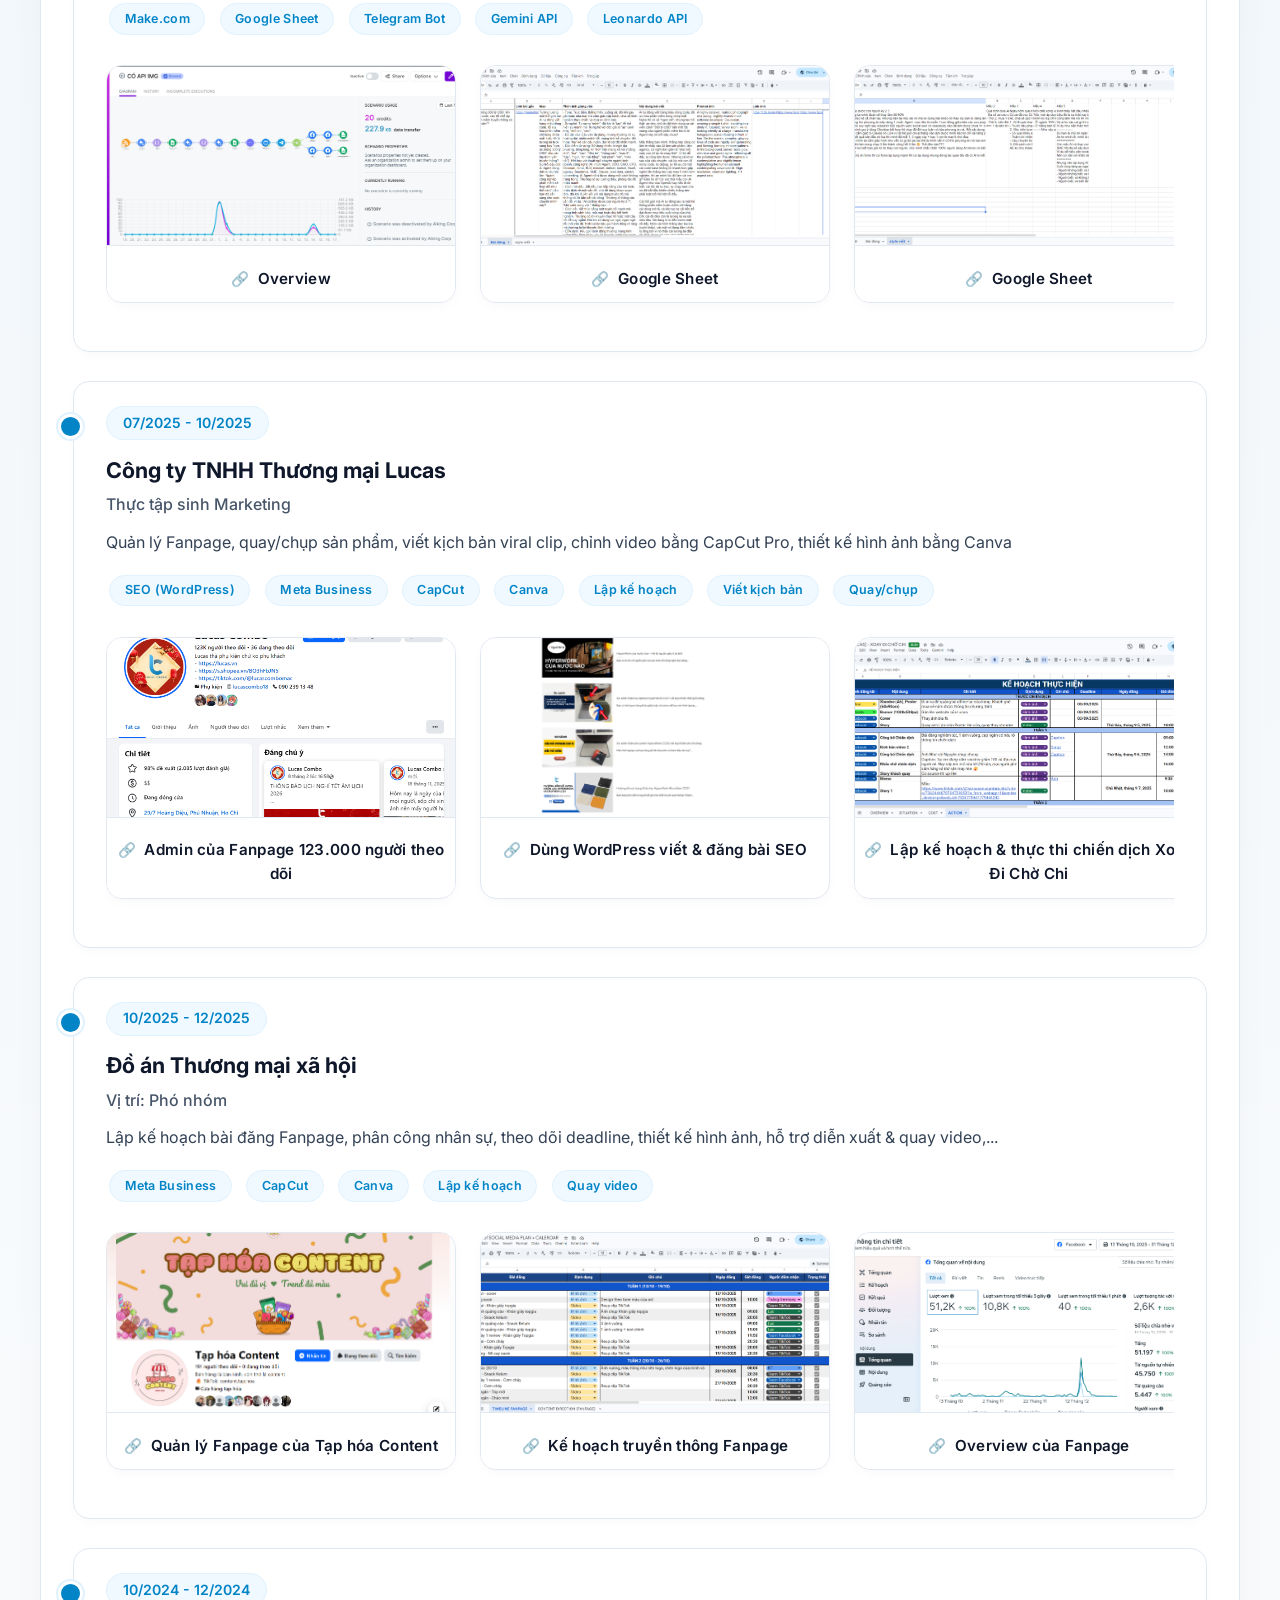
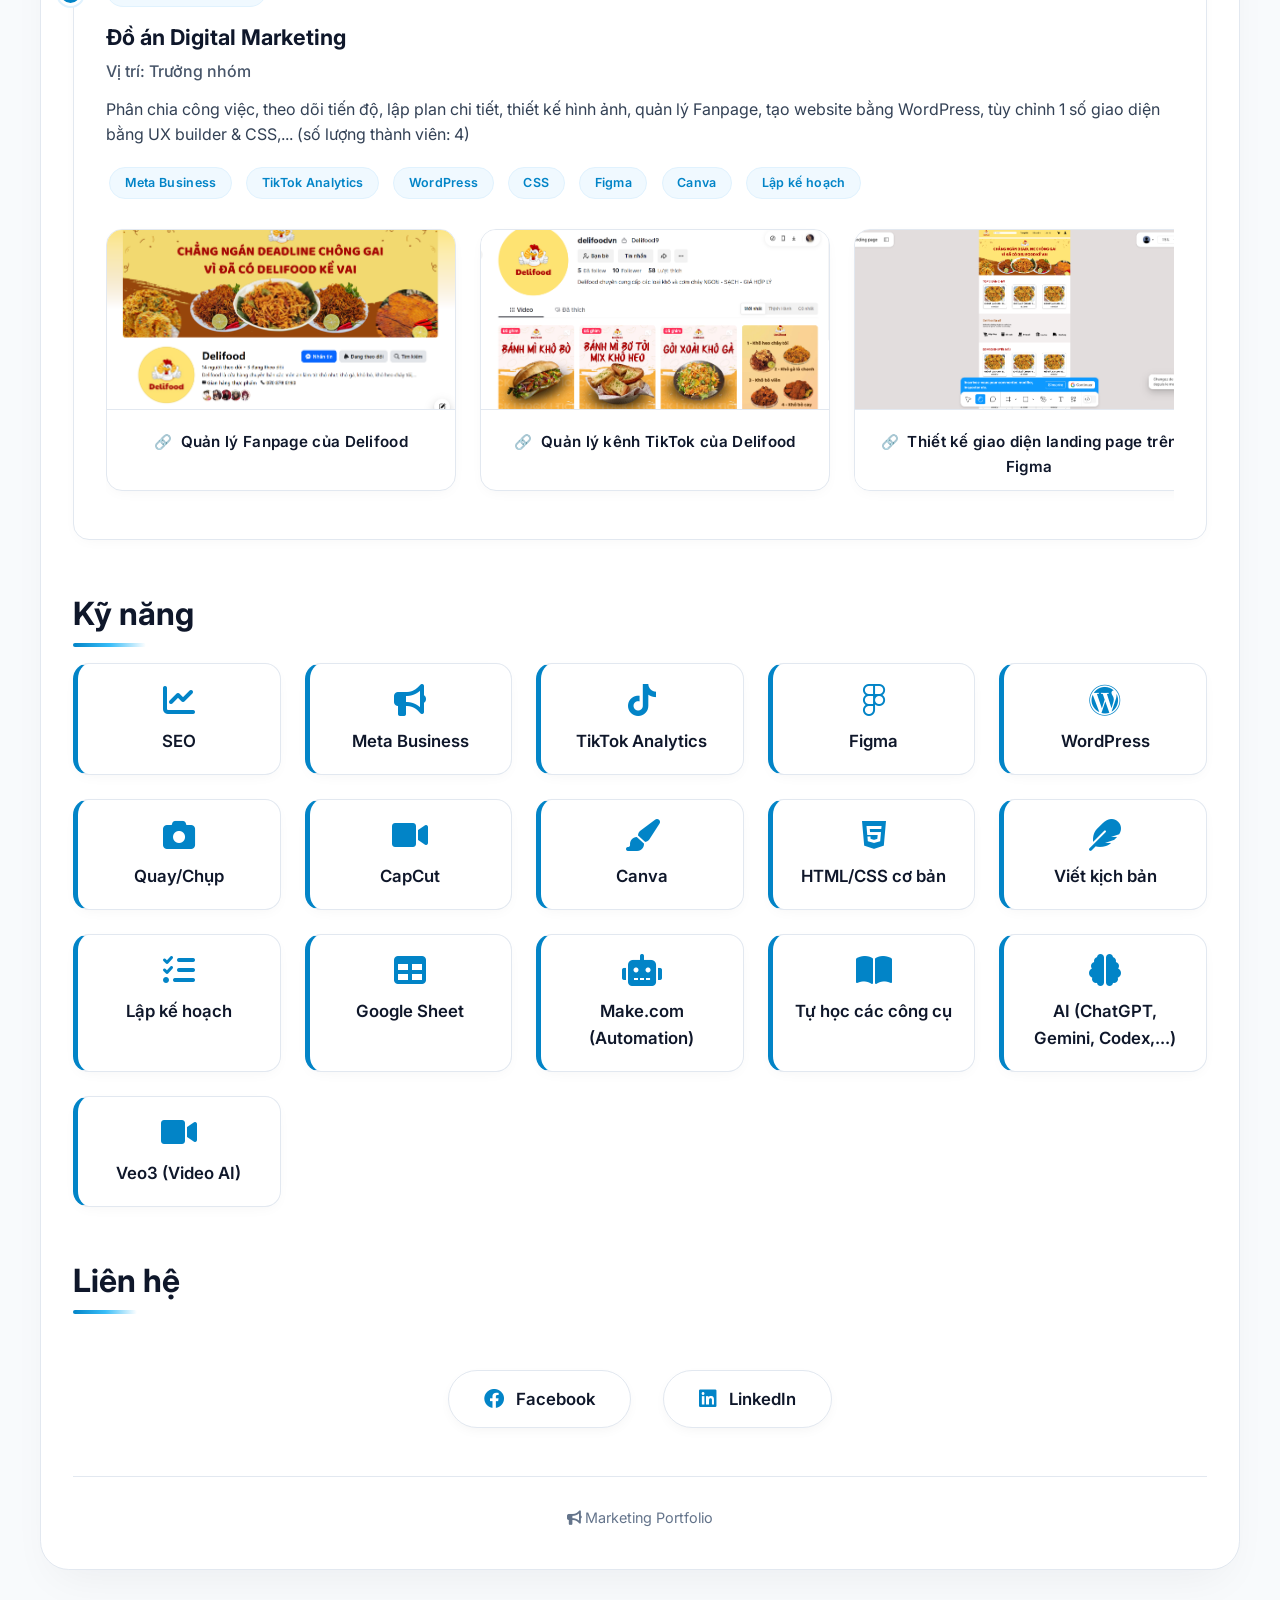
==== commit 3cc85435: "chỉnh giới thiệu" ====
--- a/index.html
+++ b/index.html
@@ -55,15 +55,23 @@
       <section class="intro">
         <img src="photo/avt1.jpg" alt="Avatar" class="avatar" />
         <div class="info">
-          <h1>Lạc Ngọc Như</h1>
+          <div class="info-header">
+            <h1>Lạc Ngọc Như</h1>
+            <a
+              href="https://drive.google.com/drive/u/0/folders/1slATlTUaekN7EZphZlQSg3ba3UISwx9S"
+              target="_blank"
+              rel="noopener noreferrer"
+              class="cv-btn"
+            >
+              <i class="fas fa-file-pdf"></i> Xem CV
+            </a>
+          </div>
           <p class="slogan">"Lạc - thích truyền thông, yêu công nghệ"</p>
-          <p>
-            <i class="fas fa-graduation-cap"></i> Trường Đại học Công nghệ Thông
-            tin, Đại học Quốc gia TP.HCM
-          </p>
-          <p><i class="fas fa-envelope"></i> nhulacngoc@gmail.com</p>
-          <p><i class="fas fa-map-pin"></i> Thành phố Hồ Chí Minh</p>
-          <p><i class="fas fa-cake-candles"></i>2004</p>
+          <div class="info-details">
+            <span><i class="fas fa-envelope"></i> nhulacngoc@gmail.com</span>
+            <span><i class="fas fa-map-pin"></i> TP. Hồ Chí Minh</span>
+            <span><i class="fas fa-cake-candles"></i> 2004</span>
+          </div>
         </div>
       </section>
 
--- a/style.css
+++ b/style.css
@@ -191,69 +191,109 @@
   border: 1px solid #e2e8f0;
 }
 
-/* ===== HEADER / GIỚI THIỆU ===== */
+/* ===== HEADER / GIỚI THIỆU TINH TẾ & GỌN GÀNG ===== */
 .intro {
   display: flex;
-  flex-wrap: wrap;
-  align-items: center;
-  gap: 2.5rem;
-  margin-bottom: 3rem;
-  padding-bottom: 2rem;
+  align-items: center;
+  gap: 2rem;
+  margin-bottom: 2.5rem;
+  padding-bottom: 1.8rem;
   border-bottom: 1px solid #e2e8f0;
 }
 
 .avatar {
-  flex: 0 0 180px;
-  height: 180px;
+  flex: 0 0 140px;
+  width: 140px;
+  height: 140px;
   border-radius: 50%;
   object-fit: cover;
-  border: 4px solid #ffffff;
-  box-shadow: 0 10px 25px -5px rgba(2, 132, 199, 0.22);
-  background: linear-gradient(145deg, #f0f9ff, #bae6fd);
-  padding: 4px;
+  border: 3px solid #ffffff;
+  box-shadow: 0 8px 20px -4px rgba(15, 23, 42, 0.08);
+  background: #f0f9ff;
+  padding: 3px;
 }
 
 .info {
   flex: 1;
 }
 
+.info-header {
+  display: flex;
+  align-items: center;
+  gap: 1rem;
+  flex-wrap: wrap;
+  margin-bottom: 0.3rem;
+}
+
 .info h1 {
-  font-size: 2.5rem;
+  font-size: 2.1rem;
   font-weight: 700;
-  background: linear-gradient(135deg, #0f172a 0%, #0284c7 100%);
-  -webkit-background-clip: text;
-  -webkit-text-fill-color: transparent;
-  background-clip: text;
-  margin-bottom: 0.25rem;
+  color: #0f172a;
+  letter-spacing: -0.5px;
+  margin-bottom: 0;
+}
+
+.cv-btn {
+  display: inline-flex;
+  align-items: center;
+  gap: 0.4rem;
+  background: #f0f9ff;
+  color: #0284c7 !important;
+  padding: 0.35rem 0.95rem;
+  border-radius: 999px;
+  text-decoration: none;
+  font-weight: 600;
+  font-size: 0.84rem;
+  border: 1px solid #bae6fd;
+  transition: all 0.2s ease;
+}
+
+.cv-btn:hover {
+  background: #0284c7;
+  color: #ffffff !important;
+  border-color: transparent;
+  box-shadow: 0 4px 12px rgba(2, 132, 199, 0.25);
+  transform: translateY(-1px);
+}
+
+.cv-btn i {
+  font-size: 0.88rem;
+  color: inherit !important;
+  width: auto;
 }
 
 .info .slogan {
-  font-size: 1.15rem;
+  font-size: 0.98rem;
   font-style: italic;
   color: #0284c7;
-  margin-top: 0.2rem;
-  margin-bottom: 1rem;
+  margin-bottom: 0.8rem;
+  padding-left: 0.75rem;
   border-left: 3px solid #0284c7;
-  padding-left: 1rem;
-  background: #f0f9ff;
-  border-radius: 0 8px 8px 0;
-  padding-top: 0.35rem;
-  padding-bottom: 0.35rem;
-}
-
-.info p {
-  margin: 0.5rem 0;
-  display: flex;
-  align-items: center;
-  gap: 0.75rem;
-  font-size: 1.05rem;
-  color: #334155;
-}
-
-.info i {
-  width: 1.5rem;
+  background: transparent;
+  border-radius: 0;
+  padding-top: 0;
+  padding-bottom: 0;
+}
+
+.info-details {
+  display: flex;
+  flex-wrap: wrap;
+  gap: 0.5rem 1.4rem;
+  font-size: 0.92rem;
+  color: #475569;
+}
+
+.info-details span {
+  display: inline-flex;
+  align-items: center;
+  gap: 0.45rem;
+  white-space: nowrap;
+}
+
+.info-details i {
   color: #0284c7;
-  font-size: 1.2rem;
+  font-size: 0.95rem;
+  width: auto;
 }
 
 /* ===== SECTION CHUNG ===== */
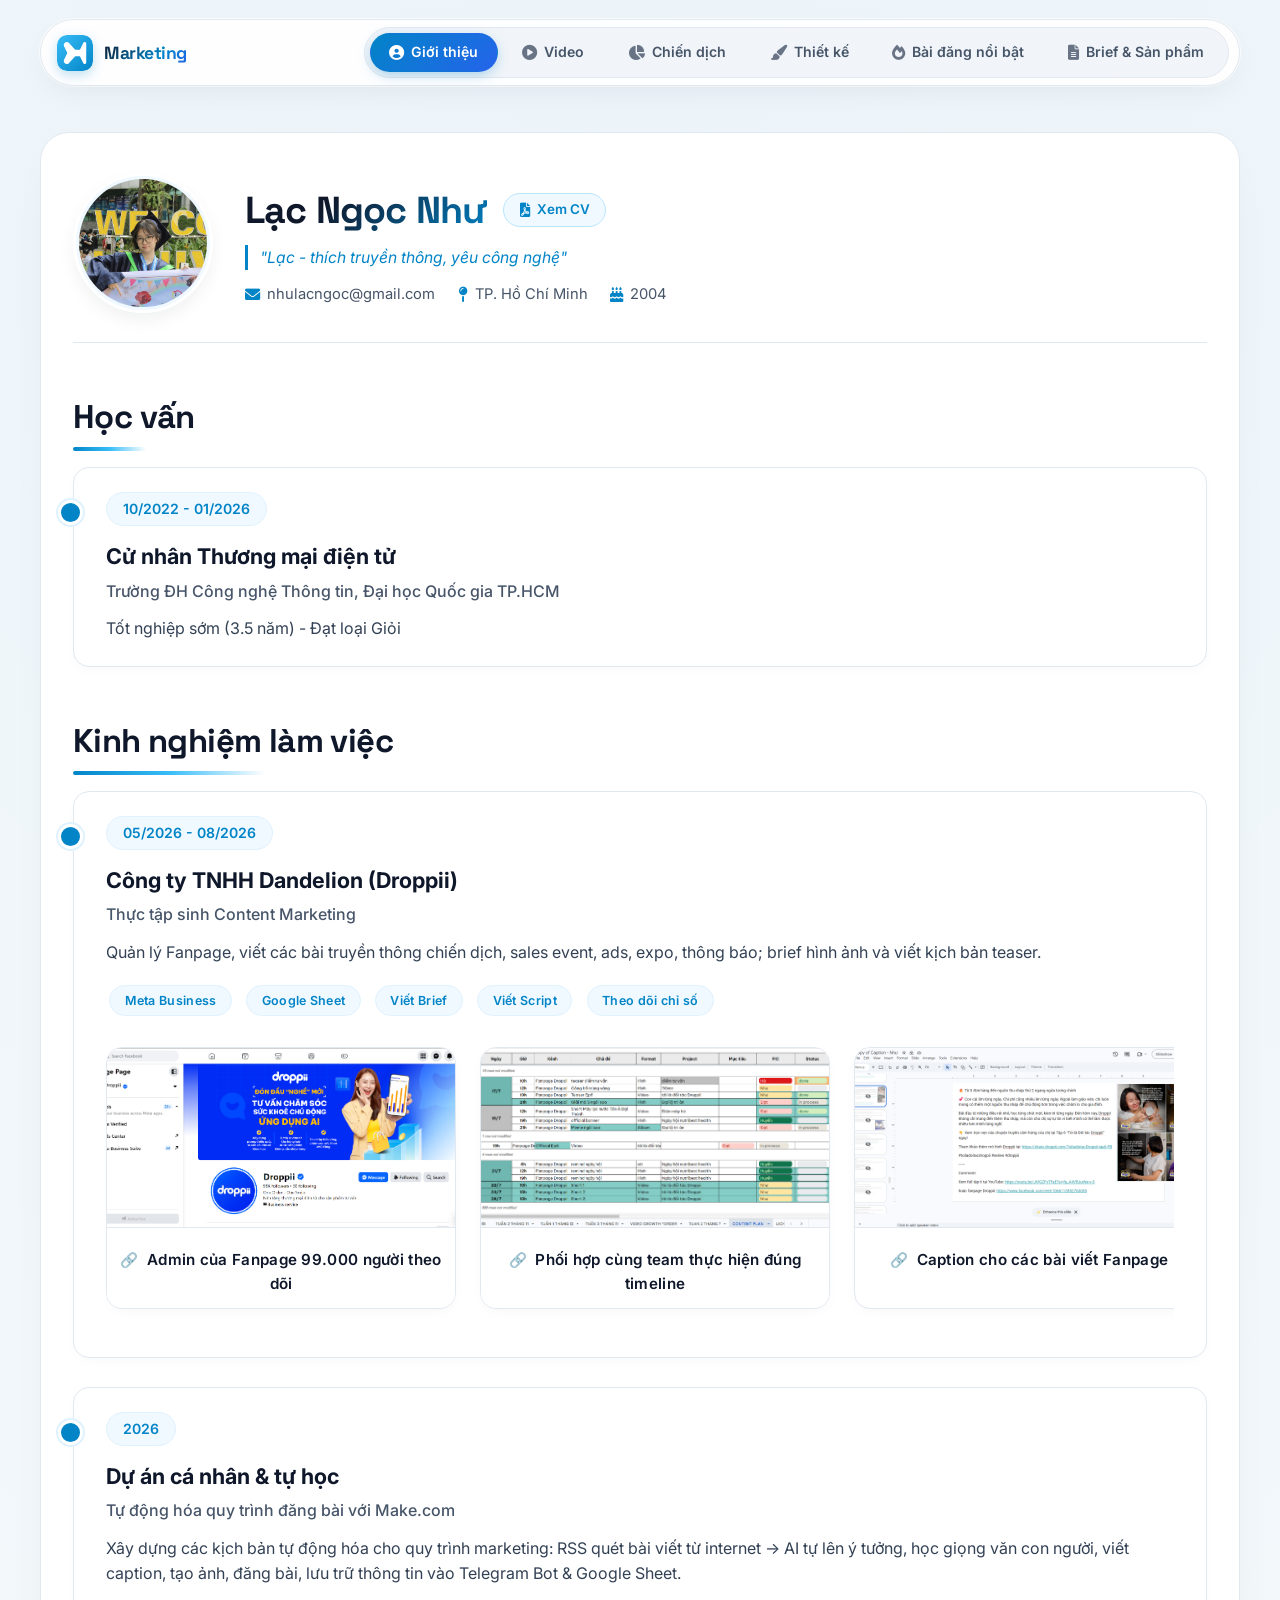
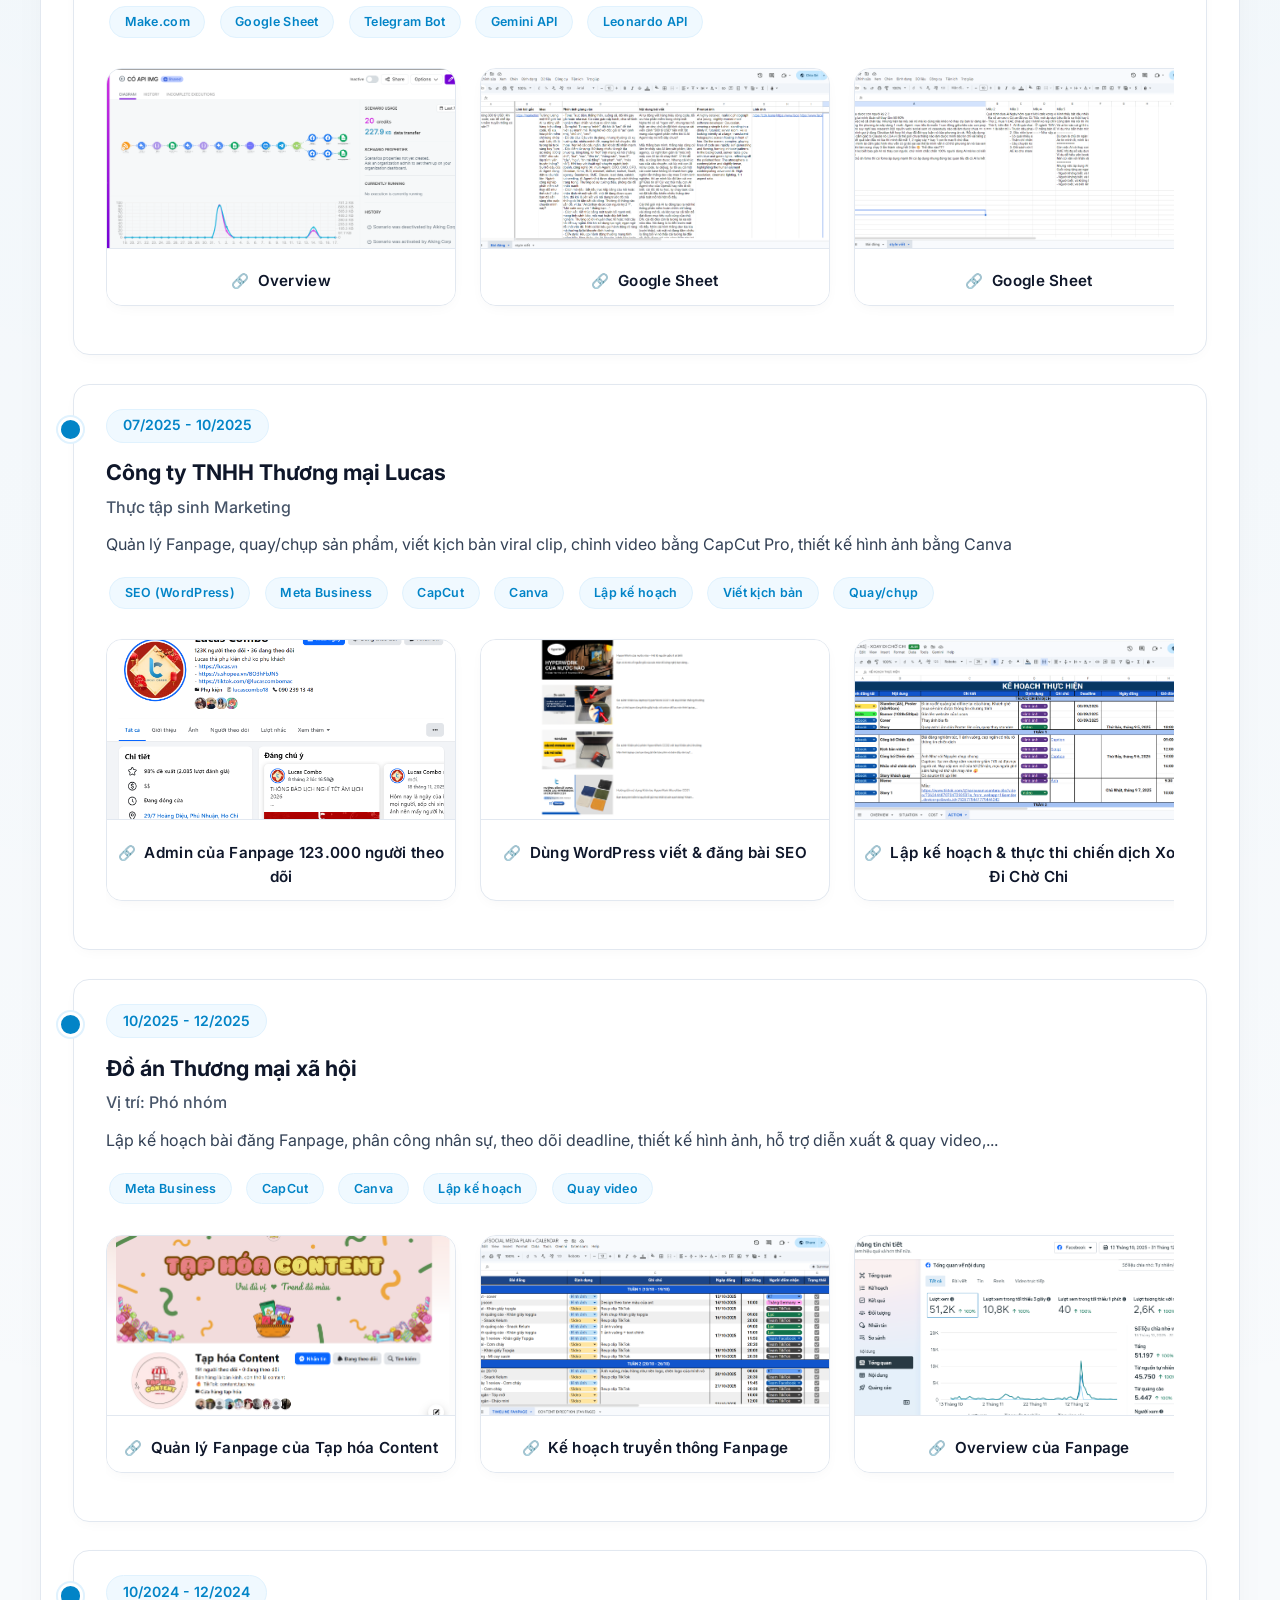
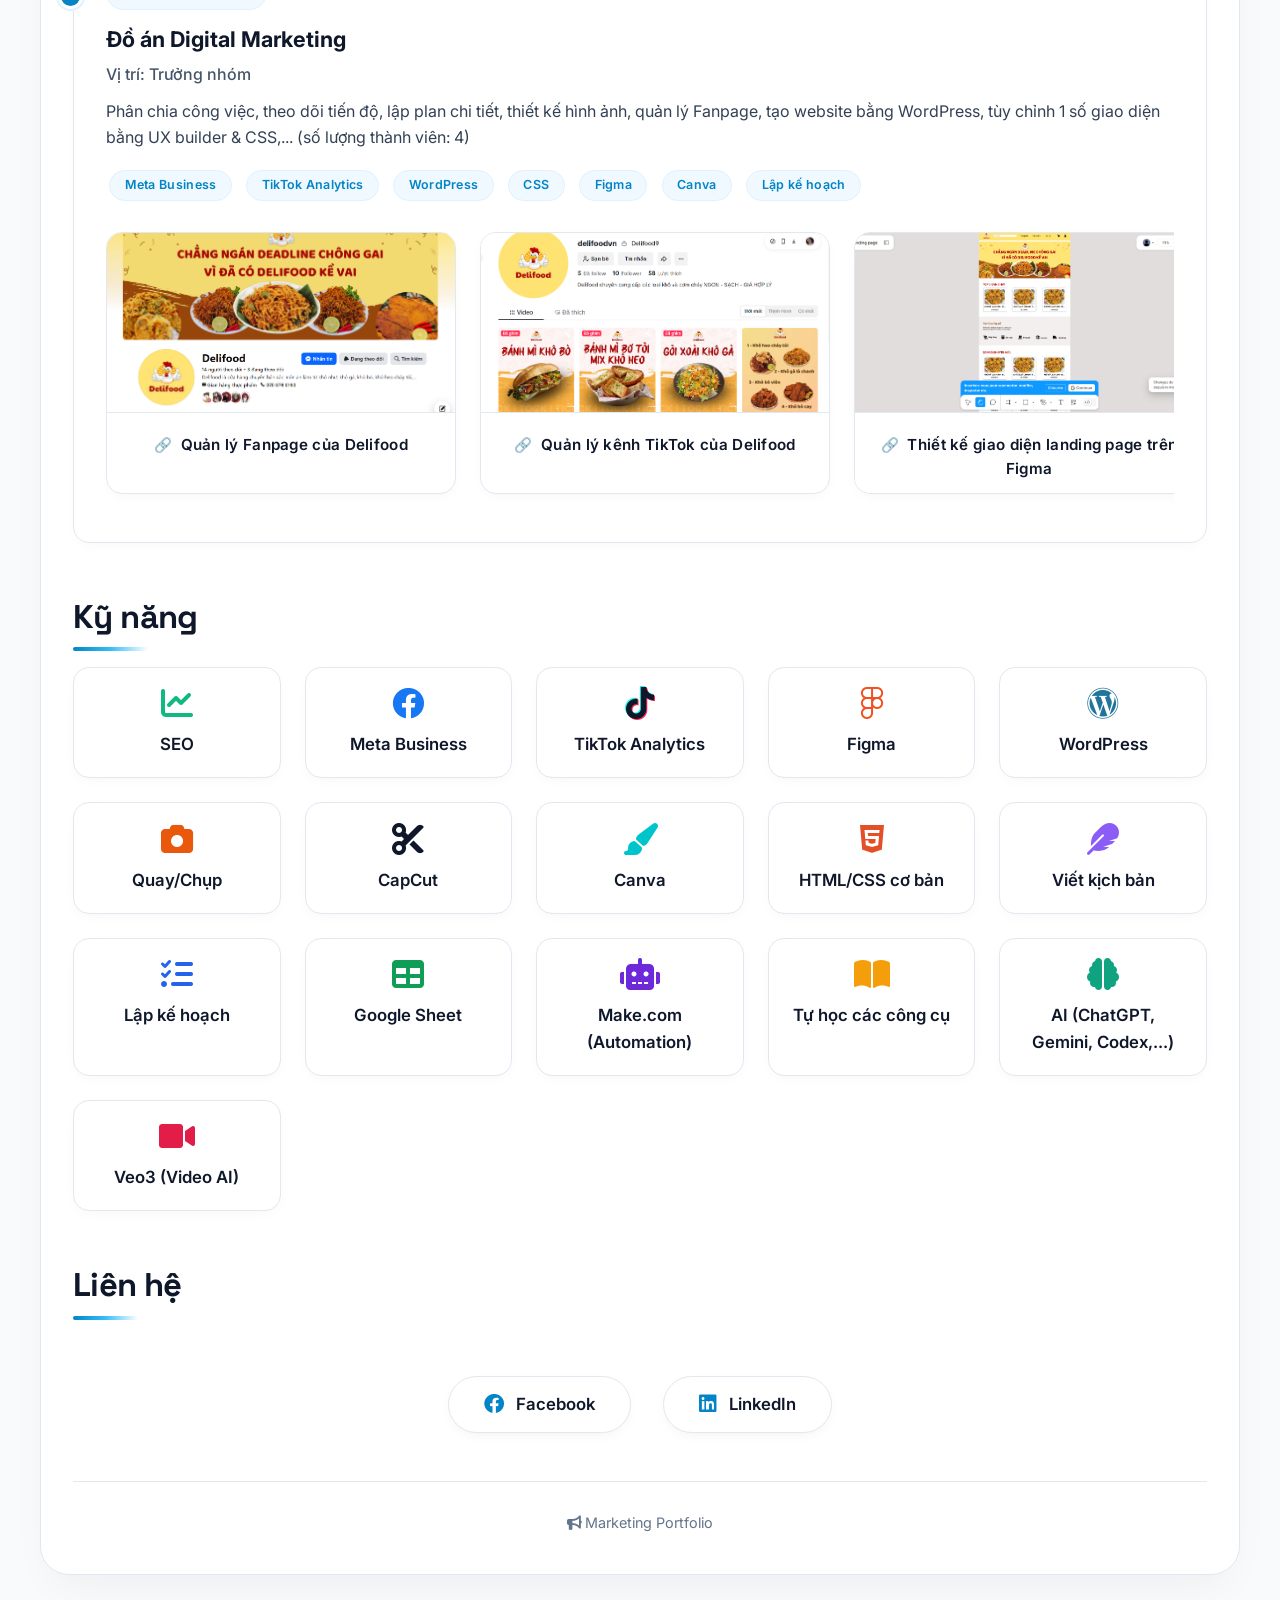
==== commit a3caed9b: "thay màu logo" ====
--- a/index.html
+++ b/index.html
@@ -10,7 +10,7 @@
     <link rel="preconnect" href="https://fonts.googleapis.com" />
     <link rel="preconnect" href="https://fonts.gstatic.com" crossorigin />
     <link
-      href="https://fonts.googleapis.com/css2?family=Inter:opsz,wght@14..32,300;14..32,400;14..32,600;14..32,700&display=swap"
+      href="https://fonts.googleapis.com/css2?family=Inter:opsz,wght@14..32,300;14..32,400;14..32,600;14..32,700&family=Plus+Jakarta+Sans:wght@600;700;800&family=Space+Grotesk:wght@600;700&display=swap"
       rel="stylesheet"
     />
     <link
@@ -28,7 +28,10 @@
           </div>
           <span class="nav-name">Marketing</span>
         </a>
-        <nav class="nav-bar">
+        <button class="nav-toggle" id="navToggle" aria-label="Toggle navigation">
+          <i class="fas fa-bars"></i>
+        </button>
+        <nav class="nav-bar" id="navBar">
           <a href="index.html" class="nav-link active"
             ><i class="fas fa-user-circle"></i> Giới thiệu</a
           >
@@ -389,79 +392,79 @@
         <h2 class="section-title">Kỹ năng</h2>
         <div class="skills-grid">
           <div class="skill-item">
-            <div class="skill-name"><i class="fas fa-chart-line"></i> SEO</div>
-          </div>
-          <div class="skill-item">
-            <div class="skill-name">
-              <i class="fas fa-bullhorn"></i> Meta Business
-            </div>
-          </div>
-          <div class="skill-item">
-            <div class="skill-name">
-              <i class="fab fa-tiktok"></i> TikTok Analytics
-            </div>
-          </div>
-          <div class="skill-item">
-            <div class="skill-name"><i class="fab fa-figma"></i> Figma</div>
-          </div>
-          <div class="skill-item">
-            <div class="skill-name">
-              <i class="fab fa-wordpress"></i> WordPress
-            </div>
-          </div>
-          <div class="skill-item">
-            <div class="skill-name">
-              <i class="fas fa-camera"></i> Quay/Chụp
-            </div>
-          </div>
-          <div class="skill-item">
-            <div class="skill-name"><i class="fas fa-video"></i> CapCut</div>
-          </div>
-          <div class="skill-item">
-            <div class="skill-name">
-              <i class="fas fa-paint-brush"></i> Canva
-            </div>
-          </div>
-          <div class="skill-item">
-            <div class="skill-name">
-              <i class="fab fa-html5"></i> HTML/CSS cơ bản
-            </div>
-          </div>
-          <div class="skill-item">
-            <div class="skill-name">
-              <i class="fas fa-feather"></i> Viết kịch bản
-            </div>
-          </div>
-          <div class="skill-item">
-            <div class="skill-name">
-              <i class="fas fa-tasks"></i> Lập kế hoạch
-            </div>
-          </div>
-          <div class="skill-item">
-            <div class="skill-name">
-              <i class="fas fa-table"></i> Google Sheet
-            </div>
-          </div>
-          <div class="skill-item">
-            <div class="skill-name">
-              <i class="fas fa-robot"></i> Make.com (Automation)
-            </div>
-          </div>
-          <div class="skill-item">
-            <div class="skill-name">
-              <i class="fas fa-book-open"></i> Tự học các công cụ
+            <div class="skill-name"><i class="fas fa-chart-line icon-seo"></i> SEO</div>
+          </div>
+          <div class="skill-item">
+            <div class="skill-name">
+              <i class="fab fa-facebook icon-meta"></i> Meta Business
+            </div>
+          </div>
+          <div class="skill-item">
+            <div class="skill-name">
+              <i class="fab fa-tiktok icon-tiktok"></i> TikTok Analytics
+            </div>
+          </div>
+          <div class="skill-item">
+            <div class="skill-name"><i class="fab fa-figma icon-figma"></i> Figma</div>
+          </div>
+          <div class="skill-item">
+            <div class="skill-name">
+              <i class="fab fa-wordpress icon-wordpress"></i> WordPress
+            </div>
+          </div>
+          <div class="skill-item">
+            <div class="skill-name">
+              <i class="fas fa-camera icon-camera"></i> Quay/Chụp
+            </div>
+          </div>
+          <div class="skill-item">
+            <div class="skill-name"><i class="fas fa-scissors icon-capcut"></i> CapCut</div>
+          </div>
+          <div class="skill-item">
+            <div class="skill-name">
+              <i class="fas fa-paint-brush icon-canva"></i> Canva
+            </div>
+          </div>
+          <div class="skill-item">
+            <div class="skill-name">
+              <i class="fab fa-html5 icon-html"></i> HTML/CSS cơ bản
+            </div>
+          </div>
+          <div class="skill-item">
+            <div class="skill-name">
+              <i class="fas fa-feather icon-script"></i> Viết kịch bản
+            </div>
+          </div>
+          <div class="skill-item">
+            <div class="skill-name">
+              <i class="fas fa-tasks icon-plan"></i> Lập kế hoạch
+            </div>
+          </div>
+          <div class="skill-item">
+            <div class="skill-name">
+              <i class="fas fa-table icon-gsheet"></i> Google Sheet
+            </div>
+          </div>
+          <div class="skill-item">
+            <div class="skill-name">
+              <i class="fas fa-robot icon-make"></i> Make.com (Automation)
+            </div>
+          </div>
+          <div class="skill-item">
+            <div class="skill-name">
+              <i class="fas fa-book-open icon-learn"></i> Tự học các công cụ
             </div>
           </div>
           <!-- Kỹ năng mới: AI -->
           <div class="skill-item">
             <div class="skill-name">
-              <i class="fas fa-brain"></i> AI (ChatGPT, Gemini, Codex,...)
+              <i class="fas fa-brain icon-ai"></i> AI (ChatGPT, Gemini, Codex,...)
             </div>
           </div>
           <!-- Kỹ năng mới: Veo3 -->
           <div class="skill-item">
             <div class="skill-name">
-              <i class="fas fa-video"></i> Veo3 (Video AI)
+              <i class="fas fa-video icon-veo"></i> Veo3 (Video AI)
             </div>
           </div>
         </div>
--- a/style.css
+++ b/style.css
@@ -84,13 +84,38 @@
 }
 
 .nav-name {
-  background: linear-gradient(135deg, #0f172a 0%, #0284c7 100%);
+  font-family: "Space Grotesk", "Plus Jakarta Sans", sans-serif;
+  font-weight: 700;
+  font-size: 1.1rem;
+  background: linear-gradient(135deg, #0f172a 0%, #0284c7 65%, #2563eb 100%);
   -webkit-background-clip: text;
   -webkit-text-fill-color: transparent;
   background-clip: text;
-  letter-spacing: -0.3px;
+  letter-spacing: -0.5px;
   white-space: nowrap;
-  font-weight: 700;
+}
+
+/* Nút 3 Gạch Hamburger Nav Toggle (Mobile & Tablet) */
+.nav-toggle {
+  display: none;
+  background: #ffffff;
+  border: 1px solid #cbd5e1;
+  border-radius: 10px;
+  width: 38px;
+  height: 38px;
+  align-items: center;
+  justify-content: center;
+  color: #0f172a;
+  font-size: 1.1rem;
+  cursor: pointer;
+  box-shadow: 0 2px 8px rgba(15, 23, 42, 0.06);
+  transition: all 0.2s ease;
+}
+
+.nav-toggle:hover {
+  background: #f0f9ff;
+  color: #0284c7;
+  border-color: #0284c7;
 }
 
 /* Navigation Links */
@@ -226,10 +251,14 @@
 }
 
 .info h1 {
-  font-size: 2.1rem;
+  font-family: "Space Grotesk", "Plus Jakarta Sans", sans-serif;
+  font-size: 2.35rem;
   font-weight: 700;
-  color: #0f172a;
-  letter-spacing: -0.5px;
+  letter-spacing: -0.8px;
+  background: linear-gradient(135deg, #0f172a 35%, #0284c7 100%);
+  -webkit-background-clip: text;
+  -webkit-text-fill-color: transparent;
+  background-clip: text;
   margin-bottom: 0;
 }
 
@@ -302,8 +331,10 @@
 }
 
 .section-title {
-  font-size: 2rem;
+  font-family: "Space Grotesk", "Plus Jakarta Sans", sans-serif;
+  font-size: 2.05rem;
   font-weight: 700;
+  letter-spacing: -0.6px;
   color: #0f172a;
   margin-bottom: 1.5rem;
   position: relative;
@@ -321,7 +352,7 @@
   border-radius: 4px;
 }
 
-/* ===== KỸ NĂNG ===== */
+/* ===== KỸ NĂNG & MÀU LOGO GỐC (BRAND COLORS) ===== */
 .skills-grid {
   display: grid;
   grid-template-columns: repeat(auto-fill, minmax(200px, 1fr));
@@ -334,16 +365,14 @@
   padding: 1.2rem 1.2rem;
   box-shadow: 0 4px 15px -5px rgba(15, 23, 42, 0.05);
   border: 1px solid #e2e8f0;
-  border-left: 5px solid #0284c7;
   transition: all 0.25s ease;
   text-align: center;
 }
 
 .skill-item:hover {
   transform: translateY(-4px);
-  box-shadow: 0 12px 25px -8px rgba(2, 132, 199, 0.15);
+  box-shadow: 0 12px 25px -8px rgba(15, 23, 42, 0.12);
   border-color: #cbd5e1;
-  border-left-color: #0284c7;
 }
 
 .skill-name {
@@ -357,9 +386,34 @@
 }
 
 .skill-name i {
-  color: #0284c7;
   font-size: 2rem;
-}
+  transition: transform 0.25s ease;
+}
+
+.skill-item:hover .skill-name i {
+  transform: scale(1.15) rotate(4deg);
+}
+
+/* Các màu Logo gốc chuẩn từng thương hiệu */
+.skill-name i.icon-seo { color: #10b981; }                 /* SEO Green */
+.skill-name i.icon-meta { color: #1877f2; }                /* Meta Facebook Blue */
+.skill-name i.icon-tiktok {                                /* TikTok Dual Glitch Color */
+  color: #0f172a;
+  filter: drop-shadow(-1px -1px 0px #25f4ee) drop-shadow(1.5px 1.5px 0px #fe2c55);
+}
+.skill-name i.icon-figma { color: #f24e1e; }               /* Figma Orange/Coral */
+.skill-name i.icon-wordpress { color: #21759b; }           /* WordPress Blue */
+.skill-name i.icon-camera { color: #ea580c; }              /* Camera Amber Orange */
+.skill-name i.icon-capcut { color: #0f172a; }              /* CapCut Black */
+.skill-name i.icon-canva { color: #00c4cc; }               /* Canva Cyan */
+.skill-name i.icon-html { color: #e34f26; }                /* HTML5 Orange-Red */
+.skill-name i.icon-script { color: #8b5cf6; }              /* Script Violet */
+.skill-name i.icon-plan { color: #2563eb; }                /* Plan Royal Blue */
+.skill-name i.icon-gsheet { color: #0f9d58; }              /* Google Sheet Green */
+.skill-name i.icon-make { color: #6d28d9; }                /* Make.com Purple */
+.skill-name i.icon-learn { color: #f59e0b; }               /* Book Gold */
+.skill-name i.icon-ai { color: #10a37f; }                  /* OpenAI Emerald */
+.skill-name i.icon-veo { color: #e11d48; }                 /* Veo AI Rose Red */
 
 /* ===== TIMELINE (KINH NGHIỆM, HỌC VẤN) ===== */
 .timeline {
@@ -666,7 +720,13 @@
   height: 180px;
   object-fit: cover;
   border-bottom: 1px solid #e2e8f0;
-  transition: all 0.2s;
+  transition: all 0.2s ease;
+  cursor: zoom-in;
+}
+
+.work-sample-item img:hover {
+  filter: brightness(1.04);
+  transform: scale(1.02);
 }
 
 .work-sample-placeholder {
@@ -679,6 +739,7 @@
   color: #0284c7;
   font-weight: 600;
   border-bottom: 1px solid #e2e8f0;
+  cursor: zoom-in;
 }
 
 .work-sample-item span {
@@ -690,12 +751,19 @@
   background: #ffffff;
   color: #0f172a;
   letter-spacing: 0.3px;
+  cursor: pointer;
+  transition: color 0.2s ease;
+}
+
+.work-sample-item span:hover {
+  color: #0284c7;
+  text-decoration: none;
 }
 
 .work-sample-item span::before {
   content: "🔗 ";
   font-size: 0.9rem;
-  opacity: 0.7;
+  opacity: 0.75;
   margin-right: 4px;
 }
 
@@ -1452,7 +1520,195 @@
   z-index: 10001;
 }
 
+/* ===== RESPONSIVE TABLET & MOBILE (GIAO DIỆN IPAD VÀ ĐIỆN THOẠI) ===== */
+
+/* 1. Tablet & iPad (<= 992px) */
+@media (max-width: 992px) {
+  body {
+    padding: 1rem 0.5rem;
+  }
+
+  .fixed-header {
+    top: 0.8rem;
+    width: calc(100% - 1.2rem);
+  }
+
+  .nav-container {
+    position: relative;
+    padding: 0.5rem 0.8rem;
+    border-radius: 18px;
+  }
+
+  .nav-toggle {
+    display: flex;
+  }
+
+  .nav-bar {
+    display: none;
+    position: absolute;
+    top: calc(100% + 10px);
+    right: 0;
+    left: 0;
+    flex-direction: column;
+    align-items: stretch;
+    gap: 0.4rem;
+    background: rgba(255, 255, 255, 0.98);
+    backdrop-filter: blur(20px);
+    -webkit-backdrop-filter: blur(20px);
+    padding: 0.8rem;
+    border-radius: 16px;
+    border: 1px solid #e2e8f0;
+    box-shadow: 0 15px 35px -10px rgba(15, 23, 42, 0.15);
+    z-index: 1001;
+  }
+
+  .nav-bar.active {
+    display: flex;
+    animation: navSlideDown 0.25s cubic-bezier(0.16, 1, 0.3, 1) forwards;
+  }
+
+  @keyframes navSlideDown {
+    from {
+      opacity: 0;
+      transform: translateY(-8px);
+    }
+    to {
+      opacity: 1;
+      transform: translateY(0);
+    }
+  }
+
+  .nav-link {
+    width: 100%;
+    justify-content: flex-start;
+    padding: 0.75rem 1rem;
+    border-radius: 10px;
+    font-size: 0.95rem;
+  }
+
+  .container {
+    padding: 1.6rem 1.2rem;
+    margin: 1rem auto;
+    border-radius: 1.2rem;
+    width: 100%;
+  }
+
+  .grid-2col {
+    grid-template-columns: 1fr;
+    gap: 1.5rem;
+  }
+}
+
+/* 2. Mobile (<= 768px) */
 @media (max-width: 768px) {
+  body {
+    padding: 0.6rem 0.4rem;
+  }
+
+  .container {
+    padding: 1.4rem 1rem;
+    margin: 0.5rem auto;
+    border-radius: 1rem;
+  }
+
+  /* Intro Section Căn giữa ngay ngắn */
+  .intro {
+    flex-direction: column;
+    text-align: center;
+    align-items: center;
+    gap: 1.2rem;
+    padding-bottom: 1.5rem;
+  }
+
+  .avatar {
+    margin: 0 auto;
+    width: 125px;
+    height: 125px;
+    flex: 0 0 125px;
+  }
+
+  .info {
+    display: flex;
+    flex-direction: column;
+    align-items: center;
+    width: 100%;
+  }
+
+  .info-header {
+    flex-direction: column;
+    justify-content: center;
+    align-items: center;
+    gap: 0.5rem;
+    width: 100%;
+  }
+
+  .info h1 {
+    font-size: 1.75rem;
+    text-align: center;
+  }
+
+  .info .slogan {
+    text-align: center;
+    border-left: none;
+    border-bottom: 2px solid #0284c7;
+    padding-left: 0;
+    padding-bottom: 0.4rem;
+    margin: 0.6rem auto 1rem;
+    max-width: 90%;
+    font-size: 0.92rem;
+  }
+
+  .info-details {
+    flex-direction: column;
+    align-items: center;
+    gap: 0.55rem;
+    width: 100%;
+  }
+
+  .info-details span {
+    justify-content: center;
+    white-space: normal;
+    text-align: center;
+    font-size: 0.88rem;
+  }
+
+  /* Căn chỉnh các layout bên dưới cho thẳng hàng & đều màn hình */
+  .section-title {
+    font-size: 1.5rem;
+    text-align: center;
+    margin-bottom: 1.2rem;
+  }
+
+  .section-title::after {
+    left: 50%;
+    transform: translateX(-50%);
+  }
+
+  .timeline-item {
+    padding: 1.2rem 1rem;
+  }
+
+  .work-sample-content {
+    grid-template-columns: 1fr !important;
+  }
+
+  .brief-card-grid {
+    grid-template-columns: 1fr !important;
+    gap: 1.2rem !important;
+  }
+
+  .meme-grid,
+  .design-grid,
+  .reels-grid {
+    grid-template-columns: 1fr !important;
+    gap: 1.2rem !important;
+  }
+
+  .locket-gallery {
+    height: 250px !important;
+  }
+
+  /* Lightbox trên mobile */
   .lightbox-close {
     top: 15px;
     right: 15px;
@@ -1462,16 +1718,16 @@
   }
 
   .lightbox-prev {
-    left: 10px;
+    left: 8px;
   }
 
   .lightbox-next {
-    right: 10px;
+    right: 8px;
   }
 
   .lightbox-nav {
-    width: 42px;
-    height: 42px;
-    font-size: 1.05rem;
-  }
-}
+    width: 40px;
+    height: 40px;
+    font-size: 1rem;
+  }
+}
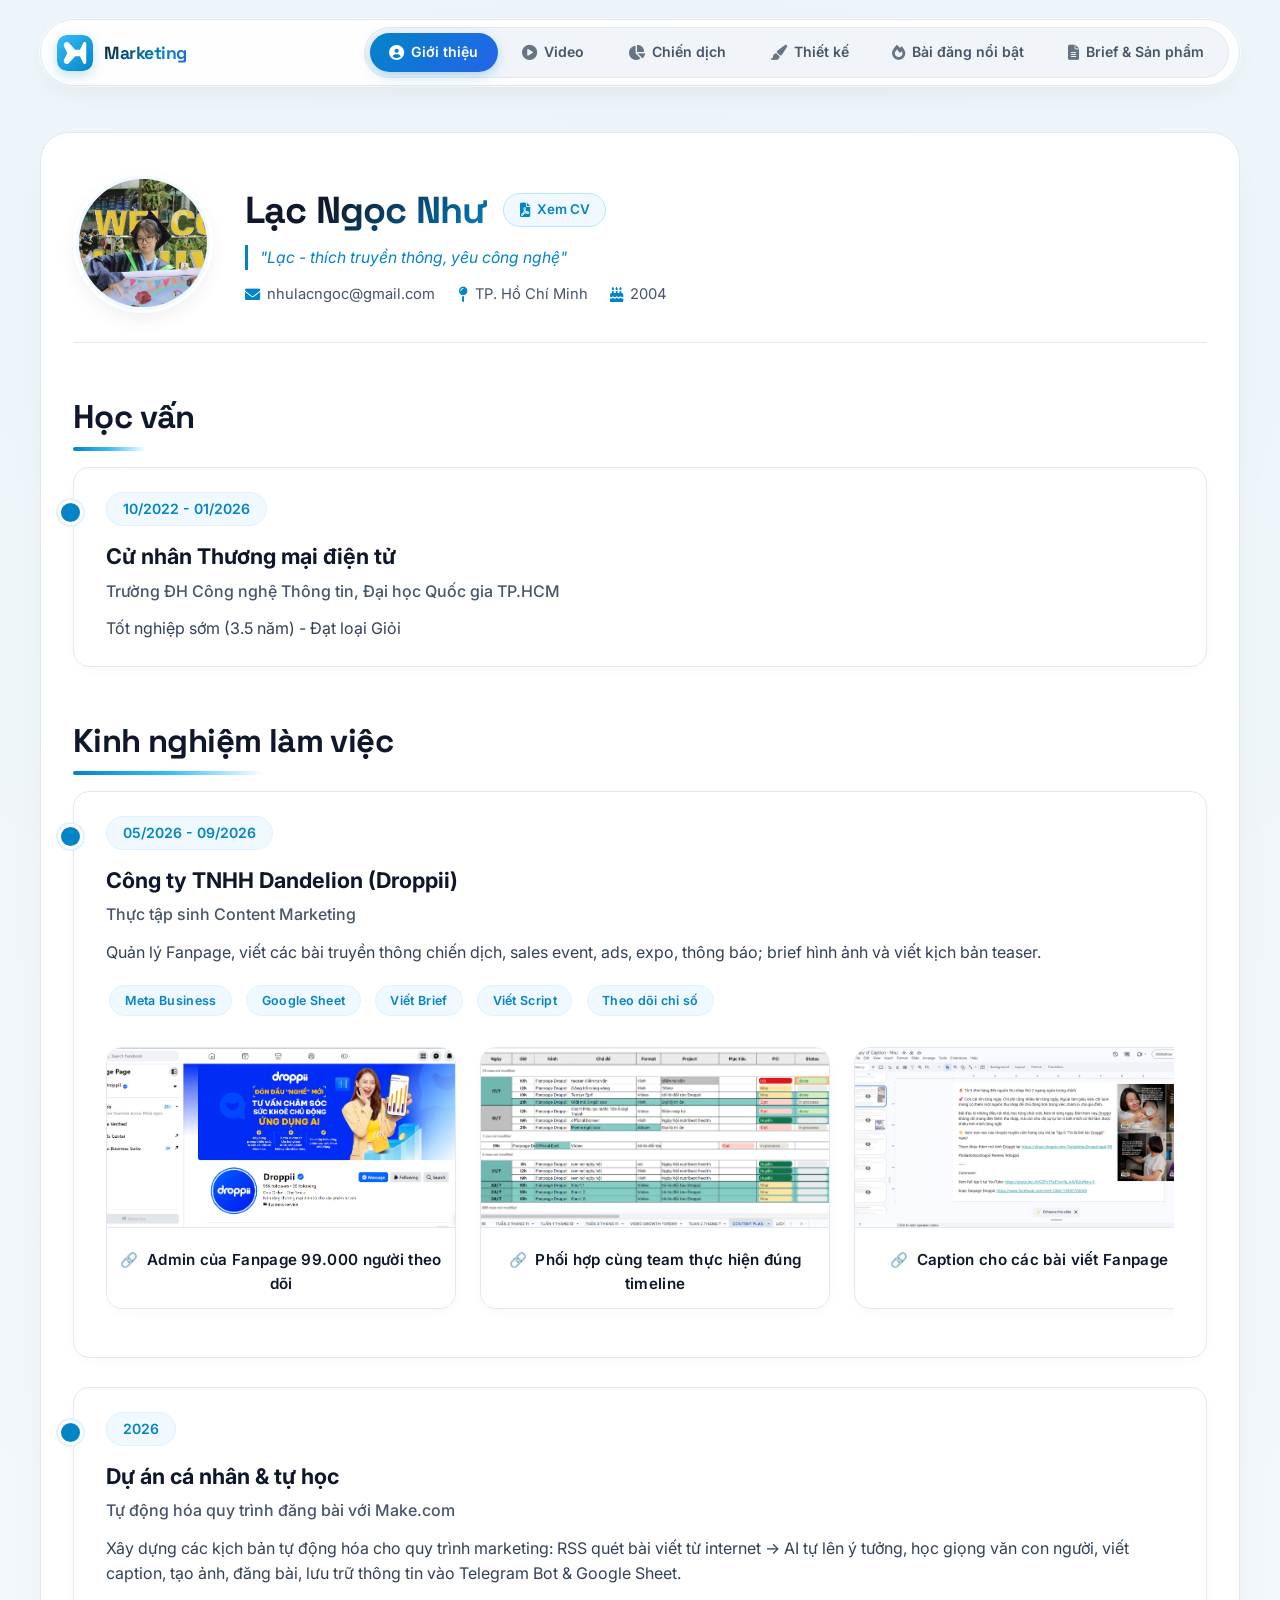
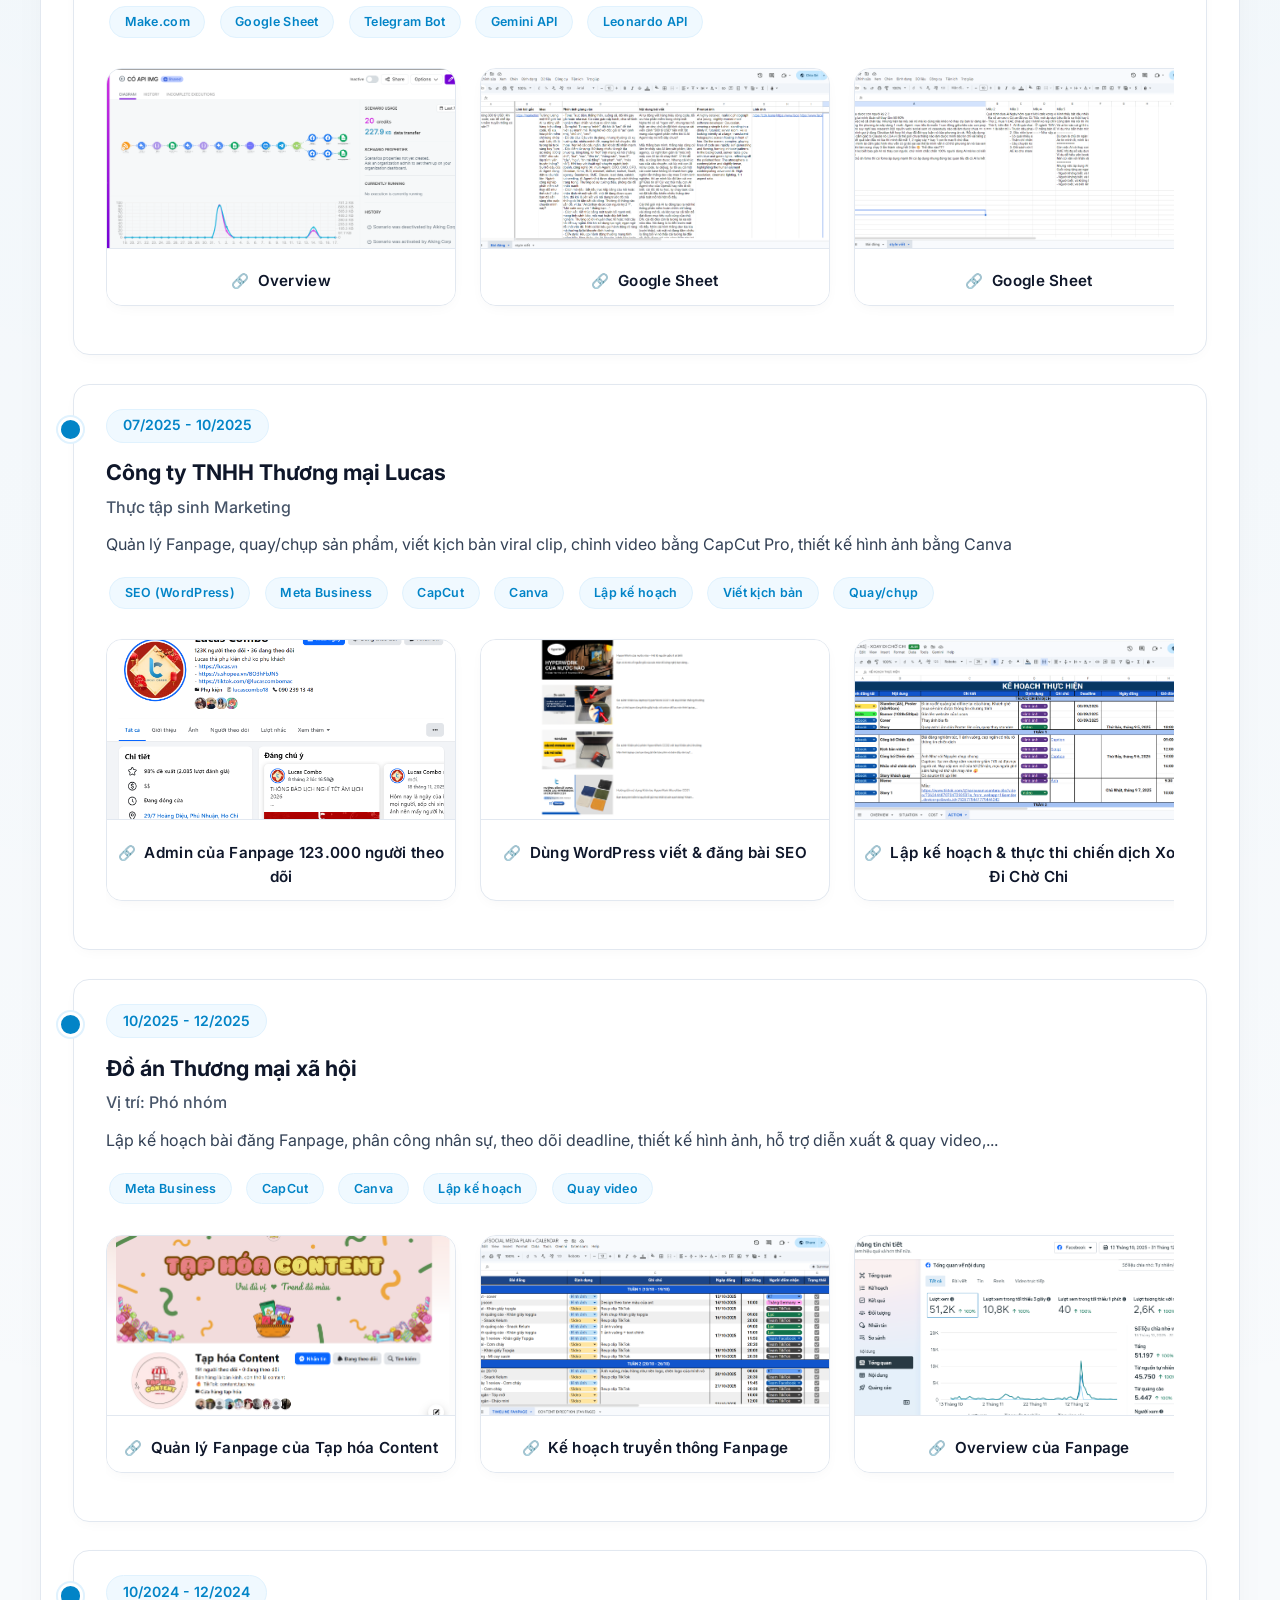
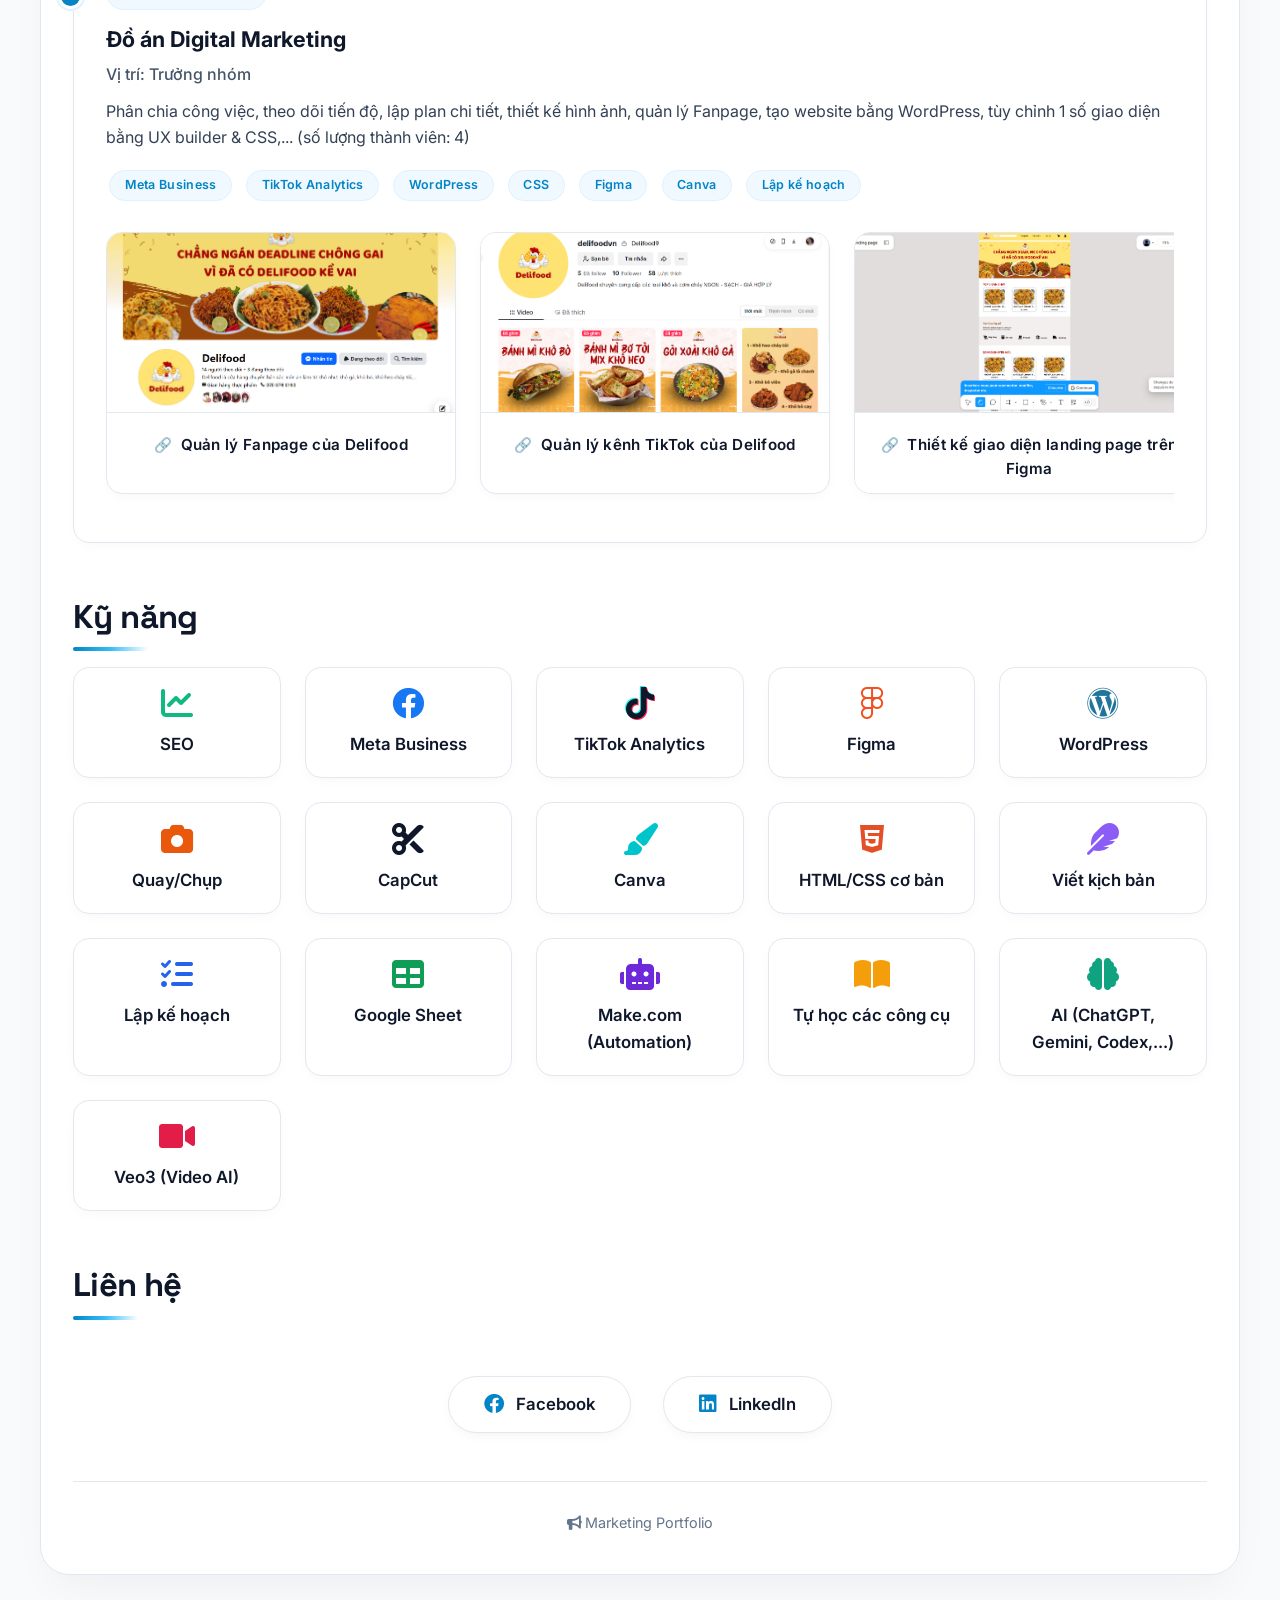
==== commit 331ea622: "Update index.html" ====
--- a/index.html
+++ b/index.html
@@ -28,7 +28,11 @@
           </div>
           <span class="nav-name">Marketing</span>
         </a>
-        <button class="nav-toggle" id="navToggle" aria-label="Toggle navigation">
+        <button
+          class="nav-toggle"
+          id="navToggle"
+          aria-label="Toggle navigation"
+        >
           <i class="fas fa-bars"></i>
         </button>
         <nav class="nav-bar" id="navBar">
@@ -61,7 +65,7 @@
           <div class="info-header">
             <h1>Lạc Ngọc Như</h1>
             <a
-              href="https://drive.google.com/drive/u/0/folders/1slATlTUaekN7EZphZlQSg3ba3UISwx9S"
+              href="https://drive.google.com/file/d/1CRm0hvvJd5fkQZBLlEl1SQJHV02AQYpo/view?usp=sharing"
               target="_blank"
               rel="noopener noreferrer"
               class="cv-btn"
@@ -101,7 +105,7 @@
         <div class="timeline">
           <!-- Kinh nghiệm 1: Droppii -->
           <div class="timeline-item">
-            <span class="timeline-date">05/2026 - 08/2026</span>
+            <span class="timeline-date">05/2026 - 09/2026</span>
             <div class="timeline-title">Công ty TNHH Dandelion (Droppii)</div>
             <div class="timeline-sub">Thực tập sinh Content Marketing</div>
             <div class="timeline-desc">
@@ -392,7 +396,9 @@
         <h2 class="section-title">Kỹ năng</h2>
         <div class="skills-grid">
           <div class="skill-item">
-            <div class="skill-name"><i class="fas fa-chart-line icon-seo"></i> SEO</div>
+            <div class="skill-name">
+              <i class="fas fa-chart-line icon-seo"></i> SEO
+            </div>
           </div>
           <div class="skill-item">
             <div class="skill-name">
@@ -405,7 +411,9 @@
             </div>
           </div>
           <div class="skill-item">
-            <div class="skill-name"><i class="fab fa-figma icon-figma"></i> Figma</div>
+            <div class="skill-name">
+              <i class="fab fa-figma icon-figma"></i> Figma
+            </div>
           </div>
           <div class="skill-item">
             <div class="skill-name">
@@ -418,7 +426,9 @@
             </div>
           </div>
           <div class="skill-item">
-            <div class="skill-name"><i class="fas fa-scissors icon-capcut"></i> CapCut</div>
+            <div class="skill-name">
+              <i class="fas fa-scissors icon-capcut"></i> CapCut
+            </div>
           </div>
           <div class="skill-item">
             <div class="skill-name">
@@ -458,7 +468,8 @@
           <!-- Kỹ năng mới: AI -->
           <div class="skill-item">
             <div class="skill-name">
-              <i class="fas fa-brain icon-ai"></i> AI (ChatGPT, Gemini, Codex,...)
+              <i class="fas fa-brain icon-ai"></i> AI (ChatGPT, Gemini,
+              Codex,...)
             </div>
           </div>
           <!-- Kỹ năng mới: Veo3 -->
